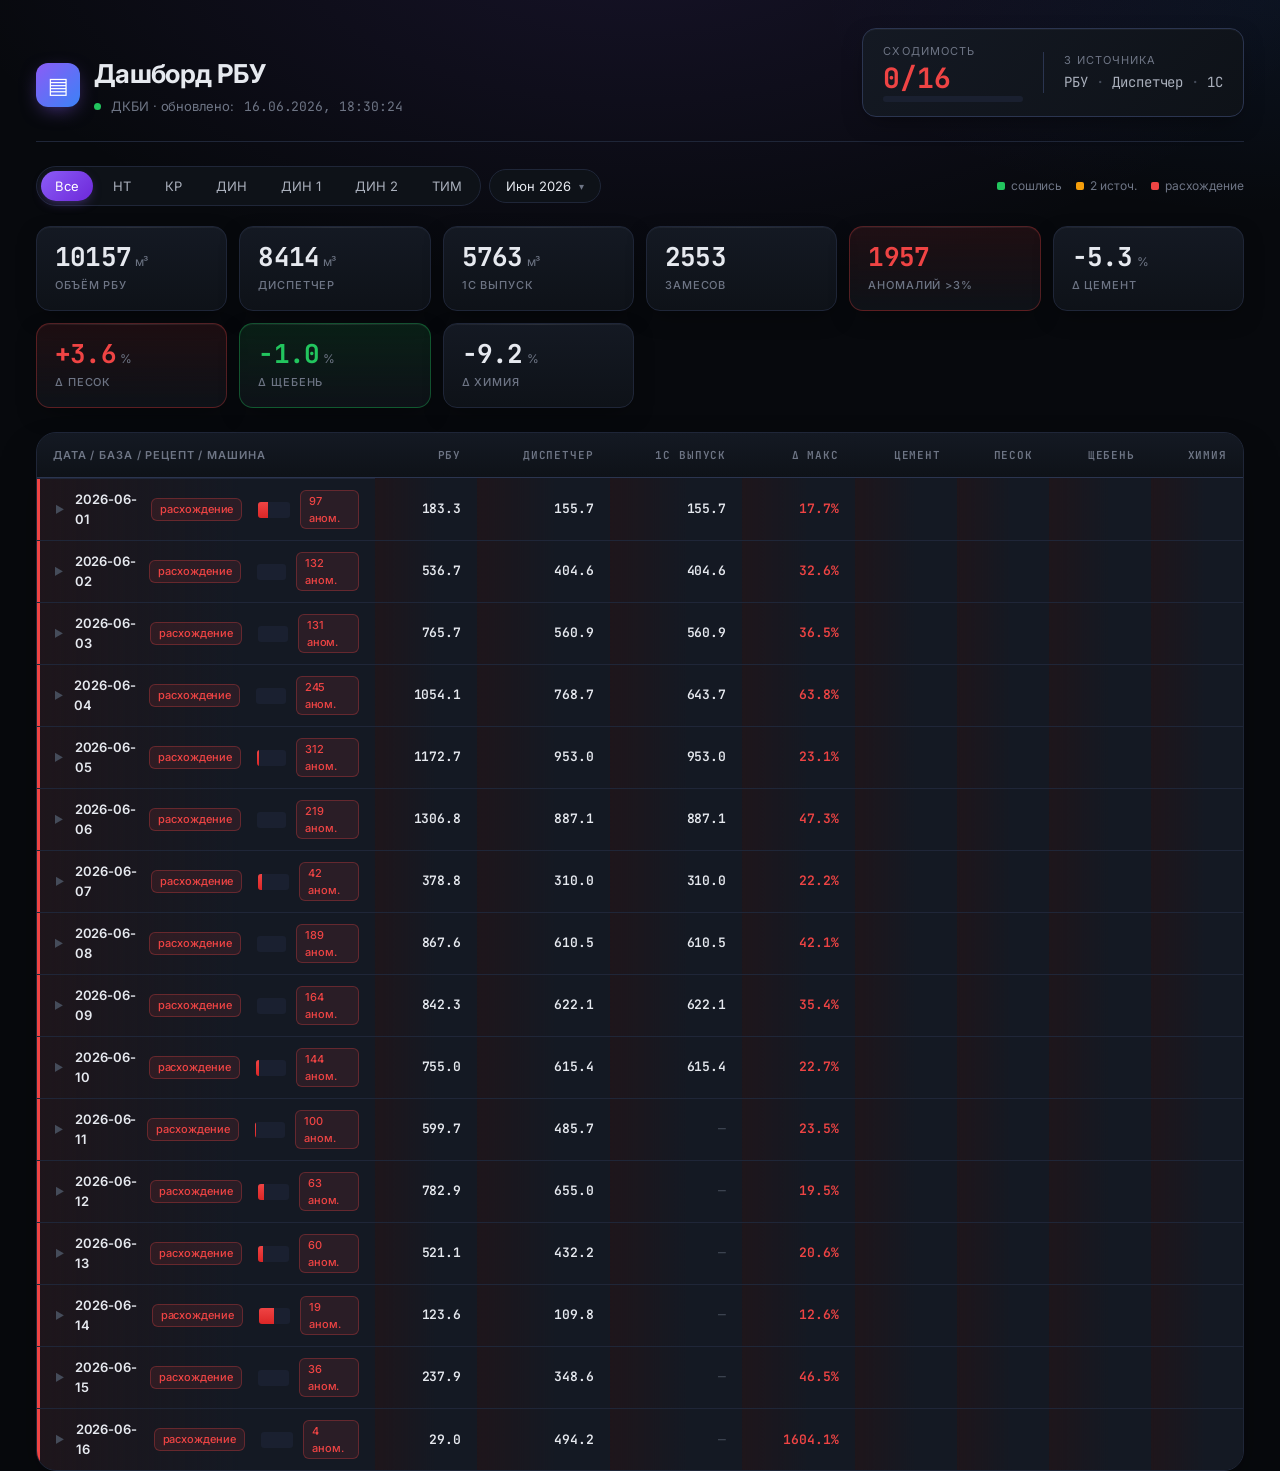
==== index.html @ bde87385 "Dashboard v3: hero KPI, mini conv bars, premium typography" ====
<!DOCTYPE html>
<html lang="ru">
<head>
<meta charset="utf-8">
<meta name="viewport" content="width=device-width, initial-scale=1">
<title>Дашборд РБУ — ДКБИ</title>
<link rel="preconnect" href="https://fonts.googleapis.com">
<link rel="preconnect" href="https://fonts.gstatic.com" crossorigin>
<link href="https://fonts.googleapis.com/css2?family=Inter:wght@400;500;600;700;800&family=JetBrains+Mono:wght@400;500;600&display=swap" rel="stylesheet">
<style>
:root {
  --bg-0: #07090d;
  --bg-1: #0e1218;
  --bg-2: #141923;
  --bg-3: #1a2030;
  --bg-4: #232a3d;
  --line: #1f2638;
  --line-strong: #2b3550;
  --txt: #e6e9ef;
  --txt-2: #aab0bc;
  --txt-3: #6e7585;
  --txt-4: #454c5a;
  --accent: #8b5cf6;
  --accent-2: #3b82f6;
  --green: #22c55e;
  --green-glow: rgba(34, 197, 94, 0.12);
  --green-edge: rgba(34, 197, 94, 0.35);
  --pink: #ef4444;
  --pink-glow: rgba(239, 68, 68, 0.10);
  --pink-edge: rgba(239, 68, 68, 0.30);
  --amber: #f59e0b;
  --amber-glow: rgba(245, 158, 11, 0.10);
  --amber-edge: rgba(245, 158, 11, 0.30);
  --r-sm: 6px;
  --r-md: 10px;
  --r-lg: 14px;
  --r-xl: 20px;
  --shadow-1: 0 1px 0 rgba(255,255,255,0.04) inset, 0 8px 24px -8px rgba(0,0,0,0.5);
  --shadow-2: 0 2px 0 rgba(255,255,255,0.05) inset, 0 24px 48px -16px rgba(0,0,0,0.6);
}

* { box-sizing: border-box; margin: 0; padding: 0; }
html, body { height: 100%; }
body {
  font-family: 'Inter', -apple-system, BlinkMacSystemFont, system-ui, sans-serif;
  background:
    radial-gradient(ellipse 80% 60% at 50% -10%, rgba(139, 92, 246, 0.12) 0%, transparent 70%),
    radial-gradient(ellipse 60% 40% at 100% 0%, rgba(59, 130, 246, 0.08) 0%, transparent 60%),
    var(--bg-0);
  background-attachment: fixed;
  color: var(--txt);
  font-size: 13.5px;
  line-height: 1.5;
  -webkit-font-smoothing: antialiased;
  letter-spacing: -0.005em;
  padding: 28px 36px 80px;
}
@media (max-width: 900px) { body { padding: 16px 14px 60px; } }

.num, .mono { font-family: 'JetBrains Mono', ui-monospace, SFMono-Regular, Menlo, monospace; font-variant-numeric: tabular-nums; }

/* ─── HERO ─────────────────────────────────────── */
.hero {
  display: grid; grid-template-columns: 1fr auto; gap: 24px; align-items: end;
  padding-bottom: 24px; margin-bottom: 24px;
  border-bottom: 1px solid var(--line);
}
.hero-title { display: flex; align-items: center; gap: 14px; }
.hero-logo {
  width: 44px; height: 44px; border-radius: 12px;
  background: linear-gradient(135deg, #8b5cf6, #3b82f6);
  display: flex; align-items: center; justify-content: center;
  font-size: 22px; font-weight: 700; color: #fff;
  box-shadow: 0 6px 20px -6px rgba(139, 92, 246, 0.6);
}
h1 {
  font-family: 'Inter', sans-serif;
  font-size: 26px; font-weight: 700; letter-spacing: -0.025em;
  color: var(--txt);
}
.hero-sub { color: var(--txt-3); font-size: 13px; margin-top: 4px; display: flex; gap: 10px; align-items: center; }
.live-dot { display: inline-block; width: 7px; height: 7px; border-radius: 50%; background: var(--green); box-shadow: 0 0 0 0 rgba(34,197,94,0.6); animation: pulse 2.5s infinite; }
@keyframes pulse { 0%,100%{box-shadow: 0 0 0 0 rgba(34,197,94,0.5);} 50%{box-shadow: 0 0 0 8px rgba(34,197,94,0);} }

/* Hero convergence card (big number) */
.hero-conv {
  display: flex; gap: 20px; align-items: center;
  padding: 14px 20px; border-radius: var(--r-lg);
  background: linear-gradient(135deg, var(--bg-2) 0%, var(--bg-1) 100%);
  border: 1px solid var(--line-strong);
  box-shadow: var(--shadow-1);
}
.hero-conv-num { font-family: 'JetBrains Mono', monospace; font-size: 28px; font-weight: 700; color: var(--green); line-height: 1; }
.hero-conv-num.warn { color: var(--amber); }
.hero-conv-num.bad { color: var(--pink); }
.hero-conv-label { color: var(--txt-3); font-size: 11px; text-transform: uppercase; letter-spacing: 0.1em; margin-bottom: 4px; }
.hero-conv-bar { width: 140px; height: 6px; background: var(--bg-3); border-radius: 999px; overflow: hidden; margin-top: 4px; }
.hero-conv-bar-fill { height: 100%; border-radius: 999px; background: linear-gradient(90deg, var(--green) 0%, #16a34a 100%); transition: width 0.6s cubic-bezier(.4,0,.2,1); }

/* ─── FILTERS ─────────────────────────────────────── */
.filters {
  display: flex; gap: 8px; flex-wrap: wrap; align-items: center; margin-bottom: 20px;
}
.chip-group { display: flex; gap: 6px; padding: 4px; border: 1px solid var(--line); border-radius: 999px; background: var(--bg-1); }
.chip {
  padding: 7px 14px; border-radius: 999px; cursor: pointer; font-size: 13px; color: var(--txt-2);
  transition: all 0.15s; user-select: none; border: none; background: transparent; font-family: inherit;
}
.chip:hover { color: var(--txt); background: var(--bg-3); }
.chip.active { background: linear-gradient(135deg, #8b5cf6, #6d28d9); color: #fff; box-shadow: 0 4px 12px -4px rgba(139, 92, 246, 0.5); }

.month-picker { position: relative; }
.month-btn {
  padding: 8px 16px; border: 1px solid var(--line); background: var(--bg-1); color: var(--txt);
  border-radius: 999px; cursor: pointer; font-size: 13px; font-family: inherit;
  display: inline-flex; align-items: center; gap: 8px; transition: all 0.15s;
}
.month-btn:hover { border-color: var(--line-strong); background: var(--bg-2); }
.month-btn::after { content: '▾'; font-size: 10px; color: var(--txt-3); }
.month-dropdown {
  display: none; position: absolute; top: calc(100% + 8px); left: 0; z-index: 20;
  background: var(--bg-2); border: 1px solid var(--line-strong); border-radius: var(--r-md);
  padding: 6px; min-width: 220px; max-height: 320px; overflow-y: auto;
  box-shadow: 0 20px 40px -10px rgba(0,0,0,0.6); backdrop-filter: blur(20px);
}
.month-dropdown.open { display: block; animation: dropdownIn 0.15s ease-out; }
@keyframes dropdownIn { from { opacity: 0; transform: translateY(-4px); } to { opacity: 1; transform: translateY(0); } }
.month-item { display: flex; align-items: center; padding: 8px 12px; cursor: pointer; gap: 10px; font-size: 13.5px; border-radius: 6px; }
.month-item:hover { background: var(--bg-3); }
.month-item input { accent-color: var(--accent); cursor: pointer; width: 14px; height: 14px; }
.month-item.all { border-bottom: 1px solid var(--line); font-weight: 600; margin-bottom: 4px; padding-bottom: 10px; }

.legend { display: flex; gap: 14px; margin-left: auto; align-items: center; font-size: 12px; color: var(--txt-3); }
.legend-item { display: flex; gap: 6px; align-items: center; }
.legend-dot { width: 8px; height: 8px; border-radius: 2px; }

/* ─── STATS GRID ─────────────────────────────────────── */
.stats { display: grid; grid-template-columns: repeat(auto-fit, minmax(170px, 1fr)); gap: 12px; margin-bottom: 24px; }
.stat {
  position: relative; overflow: hidden;
  background: linear-gradient(180deg, var(--bg-2) 0%, var(--bg-1) 100%);
  border: 1px solid var(--line);
  border-radius: var(--r-lg);
  padding: 16px 18px;
  transition: all 0.2s ease;
  box-shadow: var(--shadow-1);
}
.stat:hover { transform: translateY(-2px); border-color: var(--line-strong); box-shadow: 0 8px 24px -8px rgba(0,0,0,0.5); }
.stat::before {
  content: ''; position: absolute; top: 0; left: 0; right: 0; height: 1px;
  background: linear-gradient(90deg, transparent, rgba(255,255,255,0.06), transparent);
}
.stat .n { font-family: 'JetBrains Mono', monospace; font-size: 26px; font-weight: 700; letter-spacing: -0.03em; color: var(--txt); line-height: 1.1; }
.stat .l { color: var(--txt-3); font-size: 11px; margin-top: 6px; text-transform: uppercase; letter-spacing: 0.08em; font-weight: 500; }
.stat .u { font-size: 12px; color: var(--txt-3); font-family: 'Inter', sans-serif; font-weight: 400; margin-left: 4px; }
.stat.green { border-color: var(--green-edge); background: linear-gradient(180deg, var(--green-glow) 0%, var(--bg-1) 100%); }
.stat.green .n { color: var(--green); }
.stat.red { border-color: var(--pink-edge); background: linear-gradient(180deg, var(--pink-glow) 0%, var(--bg-1) 100%); }
.stat.red .n { color: var(--pink); }
.stat.amber { border-color: var(--amber-edge); background: linear-gradient(180deg, var(--amber-glow) 0%, var(--bg-1) 100%); }
.stat.amber .n { color: var(--amber); }

.stat-trend { display: flex; align-items: baseline; gap: 8px; margin-top: 4px; }
.stat-trend .delta { font-size: 11px; font-family: 'JetBrains Mono', monospace; color: var(--txt-3); }

/* ─── TABLE ─────────────────────────────────────── */
.table-wrap {
  background: var(--bg-1); border: 1px solid var(--line); border-radius: var(--r-xl);
  overflow: hidden; box-shadow: var(--shadow-2);
}
table { width: 100%; border-collapse: collapse; font-size: 13px; }
thead th {
  background: linear-gradient(180deg, var(--bg-2) 0%, var(--bg-1) 100%);
  color: var(--txt-3); text-align: left; padding: 14px 16px;
  position: sticky; top: 0; z-index: 3; font-weight: 600; font-size: 11px;
  text-transform: uppercase; letter-spacing: 0.08em;
  border-bottom: 1px solid var(--line-strong);
}
thead th.num { text-align: right; }
td { padding: 11px 16px; border-top: 1px solid var(--line); }
td.num { text-align: right; font-family: 'JetBrains Mono', monospace; font-variant-numeric: tabular-nums; }

/* Row hierarchy */
.day-row { cursor: pointer; font-weight: 600; transition: background 0.12s; position: relative; }
.day-row td { background: var(--bg-2); }
.day-row:hover td { background: var(--bg-3); }
.day-row td:first-child { display: flex; align-items: center; gap: 10px; }

/* Convergence states */
.day-row.conv-ok td { background: linear-gradient(90deg, rgba(34,197,94,0.07) 0%, var(--bg-2) 60%); }
.day-row.conv-ok td:first-child { box-shadow: inset 3px 0 0 var(--green); }
.day-row.conv-ok:hover td { background: linear-gradient(90deg, rgba(34,197,94,0.10) 0%, var(--bg-3) 60%); }
.day-row.conv-partial td { background: linear-gradient(90deg, rgba(245,158,11,0.06) 0%, var(--bg-2) 60%); }
.day-row.conv-partial td:first-child { box-shadow: inset 3px 0 0 var(--amber); }
.day-row.conv-partial:hover td { background: linear-gradient(90deg, rgba(245,158,11,0.10) 0%, var(--bg-3) 60%); }
.day-row.conv-bad td { background: linear-gradient(90deg, rgba(239,68,68,0.07) 0%, var(--bg-2) 60%); }
.day-row.conv-bad td:first-child { box-shadow: inset 3px 0 0 var(--pink); }
.day-row.conv-bad:hover td { background: linear-gradient(90deg, rgba(239,68,68,0.10) 0%, var(--bg-3) 60%); }
.day-row.conv-empty td { opacity: 0.4; }
.day-row.conv-empty td:first-child { box-shadow: inset 3px 0 0 var(--txt-4); }

.base-row td { background: var(--bg-1); font-weight: 500; }
.base-row:hover td { background: var(--bg-2); }
.base-row.conv-ok td:first-child { box-shadow: inset 3px 0 0 rgba(34,197,94,0.7); }
.base-row.conv-partial td:first-child { box-shadow: inset 3px 0 0 rgba(245,158,11,0.7); }
.base-row.conv-bad td:first-child { box-shadow: inset 3px 0 0 rgba(239,68,68,0.7); }

.recipe-row td { background: var(--bg-0); color: var(--txt-2); }
.recipe-row:hover td { background: var(--bg-1); }
.batch-row td { background: var(--bg-0); color: var(--txt-3); font-size: 12px; }

/* Toggle, badges, helpers */
.toggle { display: inline-block; width: 14px; color: var(--txt-4); font-size: 10px; text-align: center; transition: transform 0.15s; }
.toggle.open { transform: rotate(90deg); color: var(--txt-2); }
.badge {
  display: inline-flex; align-items: center; gap: 4px;
  border-radius: 6px; padding: 2px 8px; font-size: 11px;
  font-weight: 500; font-family: 'Inter', sans-serif;
  border: 1px solid;
}
.badge.ok { background: var(--green-glow); color: var(--green); border-color: var(--green-edge); }
.badge.info { background: rgba(59,130,246,0.10); color: var(--accent-2); border-color: rgba(59,130,246,0.3); }
.badge.warn { background: var(--pink-glow); color: var(--pink); border-color: var(--pink-edge); }
.badge.amber { background: var(--amber-glow); color: var(--amber); border-color: var(--amber-edge); }
.badge.empty { background: var(--bg-3); color: var(--txt-3); border-color: var(--line); }

.red { color: var(--pink); font-weight: 600; }
.blue { color: var(--accent-2); }
.green { color: var(--green); font-weight: 500; }
.dim { color: var(--txt-4); font-weight: 400; }
.hidden { display: none; }
.indent1 { padding-left: 36px !important; }
.indent2 { padding-left: 62px !important; }
.indent3 { padding-left: 90px !important; }

/* Convergence mini-bar */
.conv-bar {
  display: inline-block; width: 36px; height: 16px; vertical-align: middle;
  margin-left: 6px; border-radius: 3px; overflow: hidden;
  background: var(--bg-3); position: relative;
}
.conv-bar-fill {
  position: absolute; bottom: 0; left: 0; right: 0; height: 100%;
  background: linear-gradient(180deg, var(--green) 0%, #16a34a 100%);
  transition: width 0.3s;
}
.conv-bar.partial .conv-bar-fill { background: linear-gradient(180deg, var(--amber) 0%, #d97706 100%); }
.conv-bar.bad .conv-bar-fill { background: linear-gradient(180deg, var(--pink) 0%, #dc2626 100%); }

/* Sparkline */
.spark { display: inline-block; vertical-align: middle; margin-right: 8px; }

/* Smooth row entry */
tbody tr { animation: fadeIn 0.2s ease-out backwards; }
@keyframes fadeIn { from { opacity: 0; transform: translateY(-2px); } to { opacity: 1; transform: translateY(0); } }

/* Scrollbar */
::-webkit-scrollbar { width: 10px; height: 10px; }
::-webkit-scrollbar-track { background: var(--bg-1); }
::-webkit-scrollbar-thumb { background: var(--bg-4); border-radius: 5px; border: 2px solid var(--bg-1); }
::-webkit-scrollbar-thumb:hover { background: var(--line-strong); }
</style>
</head>
<body>

<div class="hero">
  <div>
    <div class="hero-title">
      <div class="hero-logo">▤</div>
      <div>
        <h1>Дашборд РБУ</h1>
        <div class="hero-sub"><span class="live-dot"></span>ДКБИ · обновлено: <span id="updated" class="mono">—</span></div>
      </div>
    </div>
  </div>
  <div class="hero-conv">
    <div>
      <div class="hero-conv-label">Сходимость</div>
      <div class="hero-conv-num" id="hero-conv-num">—</div>
      <div class="hero-conv-bar"><div class="hero-conv-bar-fill" id="hero-conv-bar" style="width:0"></div></div>
    </div>
    <div style="border-left:1px solid var(--line-strong); padding-left:20px;">
      <div class="hero-conv-label">3 источника</div>
      <div class="mono" style="font-size:14px; color:var(--txt-2)">РБУ <span style="color:var(--txt-4)">·</span> Диспетчер <span style="color:var(--txt-4)">·</span> 1С</div>
    </div>
  </div>
</div>

<div class="filters">
  <div class="chip-group" id="baseChips"></div>
  <div class="month-picker">
    <button class="month-btn" id="monthBtn" onclick="toggleMonthDropdown()">Месяц</button>
    <div class="month-dropdown" id="monthDropdown"></div>
  </div>
  <div class="legend">
    <span class="legend-item"><span class="legend-dot" style="background:var(--green)"></span>сошлись</span>
    <span class="legend-item"><span class="legend-dot" style="background:var(--amber)"></span>2 источ.</span>
    <span class="legend-item"><span class="legend-dot" style="background:var(--pink)"></span>расхождение</span>
  </div>
</div>

<div class="stats" id="stats"></div>

<div class="table-wrap">
<table>
  <thead>
    <tr>
      <th style="width:28%">Дата / База / Рецепт / Машина</th>
      <th class="num">РБУ</th>
      <th class="num">Диспетчер</th>
      <th class="num">1С Выпуск</th>
      <th class="num">Δ макс</th>
      <th class="num">Цемент</th>
      <th class="num">Песок</th>
      <th class="num">Щебень</th>
      <th class="num">Химия</th>
    </tr>
  </thead>
  <tbody id="tbody"></tbody>
</table>
</div>

<script>
let DATA = null;
let SELECTED_BASE = 'all';
const CONV_PCT = 5, CONV_ABS = 3;

async function init() {
  const res = await fetch('data.json?v=' + Date.now());
  DATA = await res.json();
  document.getElementById('updated').textContent = new Date(DATA.updated).toLocaleString('ru-RU');

  // Base chips
  const chips = document.getElementById('baseChips');
  ['all', ...DATA.bases].forEach(b => {
    const btn = document.createElement('button');
    btn.className = 'chip' + (b === 'all' ? ' active' : '');
    btn.textContent = b === 'all' ? 'Все' : b;
    btn.onclick = () => {
      SELECTED_BASE = b;
      document.querySelectorAll('.chip').forEach(c => c.classList.remove('active'));
      btn.classList.add('active');
      render();
    };
    chips.appendChild(btn);
  });

  // Months
  const md = document.getElementById('monthDropdown');
  const names = ['','Январь','Февраль','Март','Апрель','Май','Июнь','Июль','Август','Сентябрь','Октябрь','Ноябрь','Декабрь'];
  const allItem = document.createElement('label');
  allItem.className = 'month-item all';
  allItem.innerHTML = '<input type="checkbox" id="monthAll" onchange="toggleAllMonths(this)"> Все месяцы';
  md.appendChild(allItem);
  DATA.months.slice().reverse().forEach(m => {
    const [y, mo] = m.split('-');
    const item = document.createElement('label');
    item.className = 'month-item';
    item.innerHTML = '<input type="checkbox" class="monthCb" value="' + m + '" onchange="onMonthChange()"> ' + names[parseInt(mo)] + ' ' + y;
    md.appendChild(item);
  });
  const cbs = document.querySelectorAll('.monthCb');
  if (cbs.length > 0) cbs[0].checked = true;
  updateMonthBtnText();
  document.addEventListener('click', e => {
    if (!e.target.closest('.month-picker')) document.getElementById('monthDropdown').classList.remove('open');
  });
  render();
}

function convergence(rbu, disp, onec) {
  const present = [rbu, disp, onec].filter(v => v != null && v > 0);
  if (present.length === 0) return 'empty';
  if (present.length === 1) return 'bad';
  const mn = Math.min(...present), mx = Math.max(...present);
  const tol = Math.max(CONV_ABS, mn * CONV_PCT / 100);
  if (mx - mn <= tol) return present.length === 3 ? 'ok' : 'partial';
  return 'bad';
}
function maxSpreadPct(rbu, disp, onec) {
  const v = [rbu, disp, onec].filter(x => x != null && x > 0);
  if (v.length < 2) return null;
  const mn = Math.min(...v), mx = Math.max(...v);
  return ((mx - mn) / mn * 100);
}
function devClass(pct) { if (Math.abs(pct) > 3) return pct > 0 ? 'red' : 'blue'; return 'green'; }
function devStr(pct) {
  if (pct === null || pct === undefined || isNaN(pct)) return '<span class="dim">—</span>';
  const s = pct > 0 ? '+' + pct.toFixed(1) + '%' : pct.toFixed(1) + '%';
  return '<span class="' + devClass(pct) + '">' + s + '</span>';
}
function fmt(v) { return v > 0 ? '<span>' + v.toFixed(1) + '</span>' : '<span class="dim">—</span>'; }

function getSelectedMonths() {
  const allCb = document.getElementById('monthAll');
  if (allCb && allCb.checked) return DATA.months;
  const checked = [...document.querySelectorAll('.monthCb:checked')].map(c => c.value);
  return checked.length > 0 ? checked : DATA.months;
}
function toggleMonthDropdown() { document.getElementById('monthDropdown').classList.toggle('open'); }
function toggleAllMonths(cb) { document.querySelectorAll('.monthCb').forEach(c => c.checked = cb.checked); updateMonthBtnText(); render(); }
function onMonthChange() {
  const allCb = document.getElementById('monthAll');
  const cbs = document.querySelectorAll('.monthCb');
  allCb.checked = [...cbs].every(c => c.checked);
  updateMonthBtnText(); render();
}
function updateMonthBtnText() {
  const names = ['','Янв','Фев','Мар','Апр','Май','Июн','Июл','Авг','Сен','Окт','Ноя','Дек'];
  const selected = getSelectedMonths();
  const btn = document.getElementById('monthBtn');
  let label = '';
  if (selected.length === DATA.months.length) label = 'Все месяцы';
  else if (selected.length <= 2) label = selected.map(m => { const [y,mo] = m.split('-'); return names[parseInt(mo)] + ' ' + y; }).join(', ');
  else label = selected.length + ' мес.';
  btn.firstChild.textContent = label;
}

// Sparkline for daily convergence trend
function sparkline(values, w=44, h=14) {
  if (!values.length) return '';
  const max = Math.max(...values, 1);
  const step = w / Math.max(values.length - 1, 1);
  const pts = values.map((v, i) => `${(i*step).toFixed(1)},${(h - (v/max)*h).toFixed(1)}`).join(' ');
  return `<svg class="spark" width="${w}" height="${h}" viewBox="0 0 ${w} ${h}">
    <polyline points="${pts}" fill="none" stroke="rgba(139,92,246,0.7)" stroke-width="1.3"/>
  </svg>`;
}

// Mini convergence bar (visualize spread%)
function convBar(spreadPct, conv) {
  if (spreadPct === null) return '';
  const cls = conv;  // 'ok' | 'partial' | 'bad'
  const fillPct = Math.max(0, Math.min(100, 100 - spreadPct * 4));  // 0% spread = full bar
  return `<span class="conv-bar ${cls}"><span class="conv-bar-fill" style="width:${fillPct}%"></span></span>`;
}

function render() {
  const selectedMonths = getSelectedMonths();
  const tbody = document.getElementById('tbody');
  tbody.innerHTML = '';

  let totalVol = 0, totalDispVol = 0, totalOnecVol = 0, totalBatches = 0, totalAnomalies = 0;
  let totalFactCem = 0, totalNormCem = 0, totalFactSand = 0, totalNormSand = 0;
  let totalFactGrav = 0, totalNormGrav = 0, totalFactChem = 0, totalNormChem = 0;
  let daysOk = 0, daysPartial = 0, daysBad = 0, daysEmpty = 0;

  const days = Object.entries(DATA.days)
    .filter(([d]) => selectedMonths.some(m => d.startsWith(m)))
    .sort((a, b) => a[0].localeCompare(b[0]));

  days.forEach(([date, bases]) => {
    const basesToShow = SELECTED_BASE === 'all' ? DATA.bases : [SELECTED_BASE];
    let dayVol = 0, dayDispVol = 0, dayOnecVol = 0, dayBatches = 0, dayAnomalies = 0;
    const dayId = 'day-' + date;
    const dayBases = [];

    basesToShow.forEach(b => {
      const bd = bases[b];
      if (!bd) return;
      const bVol = bd.totalVolume || 0;
      const bDispVol = bd.dispatcherVolume || 0;
      const bOnecVol = bd.shipmentVolume || 0;
      let bBatches = 0, bAnomalies = 0;
      const recs = [];
      Object.entries(bd.recipes || {}).forEach(([rName, rd]) => {
        const batches = rd.batches || [];
        bBatches += batches.length;
        batches.forEach(bt => {
          if (Math.abs(bt.devCement||0) > 3 || Math.abs(bt.devSand||0) > 3 ||
              Math.abs(bt.devGravel||0) > 3 || Math.abs(bt.devChem||0) > 3) bAnomalies++;
        });
        recs.push({ name: rName, data: rd, batches });
      });
      dayVol += bVol; dayDispVol += bDispVol; dayOnecVol += bOnecVol;
      dayBatches += bBatches; dayAnomalies += bAnomalies;
      if (recs.length > 0 || bVol > 0 || bDispVol > 0 || bOnecVol > 0) {
        dayBases.push({ base: b, vol: bVol, dispVol: bDispVol, onecVol: bOnecVol,
                        batches: bBatches, anomalies: bAnomalies, recipes: recs });
      }
    });

    totalVol += dayVol; totalDispVol += dayDispVol; totalOnecVol += dayOnecVol;
    totalBatches += dayBatches; totalAnomalies += dayAnomalies;

    const conv = convergence(dayVol, dayDispVol, dayOnecVol);
    if (conv === 'ok') daysOk++;
    else if (conv === 'partial') daysPartial++;
    else if (conv === 'bad') daysBad++;
    else daysEmpty++;

    if (dayBases.length === 0 && conv === 'empty') return;

    const spread = maxSpreadPct(dayVol, dayDispVol, dayOnecVol);
    const badge = conv === 'ok' ? '<span class="badge ok">✓ сошлось</span>' :
                  conv === 'partial' ? '<span class="badge amber">~ 2 источ.</span>' :
                  conv === 'bad' ? '<span class="badge warn">расхождение</span>' :
                  '<span class="badge empty">нет данных</span>';
    const cBar = convBar(spread, conv);

    const dayRow = document.createElement('tr');
    dayRow.className = 'day-row conv-' + conv;
    dayRow.innerHTML =
      '<td><span class="toggle" id="t-'+dayId+'">▶</span>' +
        '<span>' + date + '</span>' +
        badge + cBar +
        (dayAnomalies > 0 ? '<span class="badge warn">' + dayAnomalies + ' аном.</span>' : '') +
      '</td>' +
      '<td class="num">' + fmt(dayVol) + '</td>' +
      '<td class="num">' + fmt(dayDispVol) + '</td>' +
      '<td class="num">' + fmt(dayOnecVol) + '</td>' +
      '<td class="num ' + (spread != null && spread > CONV_PCT ? 'red' : 'green') + '">' +
        (spread != null ? spread.toFixed(1) + '%' : '<span class="dim">—</span>') + '</td>' +
      '<td></td><td></td><td></td><td></td>';
    dayRow.onclick = () => toggle(dayId);
    tbody.appendChild(dayRow);

    dayBases.forEach((db, bi) => {
      const bid = dayId + '-b' + bi;
      const bConv = convergence(db.vol, db.dispVol, db.onecVol);
      const bSpread = maxSpreadPct(db.vol, db.dispVol, db.onecVol);

      const baseRow = document.createElement('tr');
      baseRow.className = 'base-row conv-' + bConv + ' hidden';
      baseRow.dataset.parent = dayId;
      baseRow.innerHTML =
        '<td class="indent1"><span class="toggle" id="t-'+bid+'">▶</span><b>' + db.base + '</b>' +
        ' <span class="dim">· ' + db.batches + ' зам.</span>' +
        (db.anomalies > 0 ? '<span class="badge warn">' + db.anomalies + '</span>' : '') +
        '</td>' +
        '<td class="num">' + fmt(db.vol) + '</td>' +
        '<td class="num">' + fmt(db.dispVol) + '</td>' +
        '<td class="num">' + fmt(db.onecVol) + '</td>' +
        '<td class="num ' + (bSpread != null && bSpread > CONV_PCT ? 'red' : 'green') + '">' +
          (bSpread != null ? bSpread.toFixed(1) + '%' : '<span class="dim">—</span>') + '</td>' +
        '<td></td><td></td><td></td><td></td>';
      baseRow.onclick = e => { e.stopPropagation(); toggle(bid); };
      tbody.appendChild(baseRow);

      db.recipes.forEach((rec, ri) => {
        const rid = bid + '-r' + ri;
        const rd = rec.data;
        const rVol = rd.totalVolume || 0;
        const rDispVol = rd.dispatcherVolume || 0;
        const rOnecVol = rd.shipmentVolume || 0;
        const norm = DATA.recipes[rec.name];

        let rDevCem = '', rDevSand = '', rDevGrav = '', rDevChem = '';
        if (norm && rVol > 0) {
          const nc = norm.cement * rVol, ns = norm.sand * rVol, ng = norm.gravel * rVol, nch = norm.chem * rVol;
          if (nc > 0) { rDevCem = devStr((rd.factCement - nc) / nc * 100); totalFactCem += rd.factCement; totalNormCem += nc; }
          if (ns > 0) { rDevSand = devStr((rd.factSand - ns) / ns * 100); totalFactSand += rd.factSand; totalNormSand += ns; }
          if (ng > 0) { rDevGrav = devStr((rd.factGravel - ng) / ng * 100); totalFactGrav += rd.factGravel; totalNormGrav += ng; }
          if (nch > 0) { rDevChem = devStr((rd.factChem - nch) / nch * 100); totalFactChem += rd.factChem; totalNormChem += nch; }
        }
        const rSpread = maxSpreadPct(rVol, rDispVol, rOnecVol);

        const recRow = document.createElement('tr');
        recRow.className = 'recipe-row hidden';
        recRow.dataset.parent = bid;
        recRow.innerHTML =
          '<td class="indent2"><span class="toggle" id="t-'+rid+'">▶</span>' + rec.name +
          ' <span class="dim">· ' + rec.batches.length + '</span></td>' +
          '<td class="num">' + fmt(rVol) + '</td>' +
          '<td class="num">' + fmt(rDispVol) + '</td>' +
          '<td class="num">' + fmt(rOnecVol) + '</td>' +
          '<td class="num ' + (rSpread != null && rSpread > CONV_PCT ? 'red' : '') + '">' +
            (rSpread != null ? rSpread.toFixed(1) + '%' : '') + '</td>' +
          '<td class="num">' + (rDevCem || '<span class="dim">—</span>') + '</td>' +
          '<td class="num">' + (rDevSand || '<span class="dim">—</span>') + '</td>' +
          '<td class="num">' + (rDevGrav || '<span class="dim">—</span>') + '</td>' +
          '<td class="num">' + (rDevChem || '<span class="dim">—</span>') + '</td>';
        recRow.onclick = e => { e.stopPropagation(); toggle(rid); };
        tbody.appendChild(recRow);

        rec.batches.forEach(bt => {
          const bRow = document.createElement('tr');
          bRow.className = 'batch-row hidden';
          bRow.dataset.parent = rid;
          bRow.innerHTML =
            '<td class="indent3"><span style="opacity:0.6">🚛</span> ' + bt.truck + '</td>' +
            '<td class="num">' + bt.volume + '</td>' +
            '<td class="num"><span class="dim">—</span></td>' +
            '<td class="num"><span class="dim">—</span></td>' +
            '<td></td>' +
            '<td class="num">' + devStr(bt.devCement) + '</td>' +
            '<td class="num">' + devStr(bt.devSand) + '</td>' +
            '<td class="num">' + devStr(bt.devGravel) + '</td>' +
            '<td class="num">' + devStr(bt.devChem) + '</td>';
          tbody.appendChild(bRow);
        });
      });
    });
  });

  // Hero convergence
  const totalActive = daysOk + daysPartial + daysBad;
  const convPctValue = totalActive > 0 ? (daysOk / totalActive * 100) : 0;
  const hcn = document.getElementById('hero-conv-num');
  const hcb = document.getElementById('hero-conv-bar');
  hcn.textContent = daysOk + '/' + totalActive;
  hcn.className = 'hero-conv-num ' + (convPctValue >= 80 ? '' : convPctValue >= 50 ? 'warn' : 'bad');
  hcb.style.width = convPctValue + '%';
  if (convPctValue < 80) hcb.style.background = convPctValue >= 50
    ? 'linear-gradient(90deg, var(--amber), #d97706)'
    : 'linear-gradient(90deg, var(--pink), #dc2626)';
  else hcb.style.background = 'linear-gradient(90deg, var(--green), #16a34a)';

  // Stats
  const devCemTotal  = totalNormCem  > 0 ? ((totalFactCem  - totalNormCem)  / totalNormCem  * 100) : null;
  const devSandTotal = totalNormSand > 0 ? ((totalFactSand - totalNormSand) / totalNormSand * 100) : null;
  const devGravTotal = totalNormGrav > 0 ? ((totalFactGrav - totalNormGrav) / totalNormGrav * 100) : null;
  const devChemTotal = totalNormChem > 0 ? ((totalFactChem - totalNormChem) / totalNormChem * 100) : null;

  function statClass(val) { if (val === null) return ''; return Math.abs(val) > 3 ? (val > 0 ? 'red' : '') : 'green'; }
  function statBlock(val, label) {
    if (val === null) return '<div class="stat"><div class="n">—</div><div class="l">' + label + '</div></div>';
    const sign = val > 0 ? '+' : '';
    return '<div class="stat ' + statClass(val) + '"><div class="n">' + sign + val.toFixed(1) + '<span class="u">%</span></div><div class="l">' + label + '</div></div>';
  }

  document.getElementById('stats').innerHTML =
    '<div class="stat"><div class="n">' + totalVol.toFixed(0) + '<span class="u">м³</span></div><div class="l">Объём РБУ</div></div>' +
    '<div class="stat"><div class="n">' + totalDispVol.toFixed(0) + '<span class="u">м³</span></div><div class="l">Диспетчер</div></div>' +
    '<div class="stat"><div class="n">' + totalOnecVol.toFixed(0) + '<span class="u">м³</span></div><div class="l">1С Выпуск</div></div>' +
    '<div class="stat"><div class="n">' + totalBatches + '</div><div class="l">Замесов</div></div>' +
    '<div class="stat ' + (totalAnomalies > 0 ? 'red' : 'green') + '"><div class="n">' + totalAnomalies + '</div><div class="l">Аномалий >3%</div></div>' +
    statBlock(devCemTotal,  'Δ Цемент') +
    statBlock(devSandTotal, 'Δ Песок') +
    statBlock(devGravTotal, 'Δ Щебень') +
    statBlock(devChemTotal, 'Δ Химия');
}

function toggle(id) {
  const rows = document.querySelectorAll('[data-parent="' + id + '"]');
  const tog = document.getElementById('t-' + id);
  if (!tog) return;
  const show = !tog.classList.contains('open');
  tog.classList.toggle('open', show);
  tog.textContent = show ? '▶' : '▶';
  rows.forEach(r => {
    r.classList.toggle('hidden', !show);
    if (!show) collapseChildren(r);
  });
}
function collapseChildren(row) {
  const childToggle = row.querySelector('.toggle');
  if (!childToggle) return;
  const childId = childToggle.id?.replace('t-', '');
  if (!childId) return;
  childToggle.classList.remove('open');
  document.querySelectorAll('[data-parent="' + childId + '"]').forEach(cr => {
    cr.classList.add('hidden');
    collapseChildren(cr);
  });
}

init();
</script>
</body>
</html>
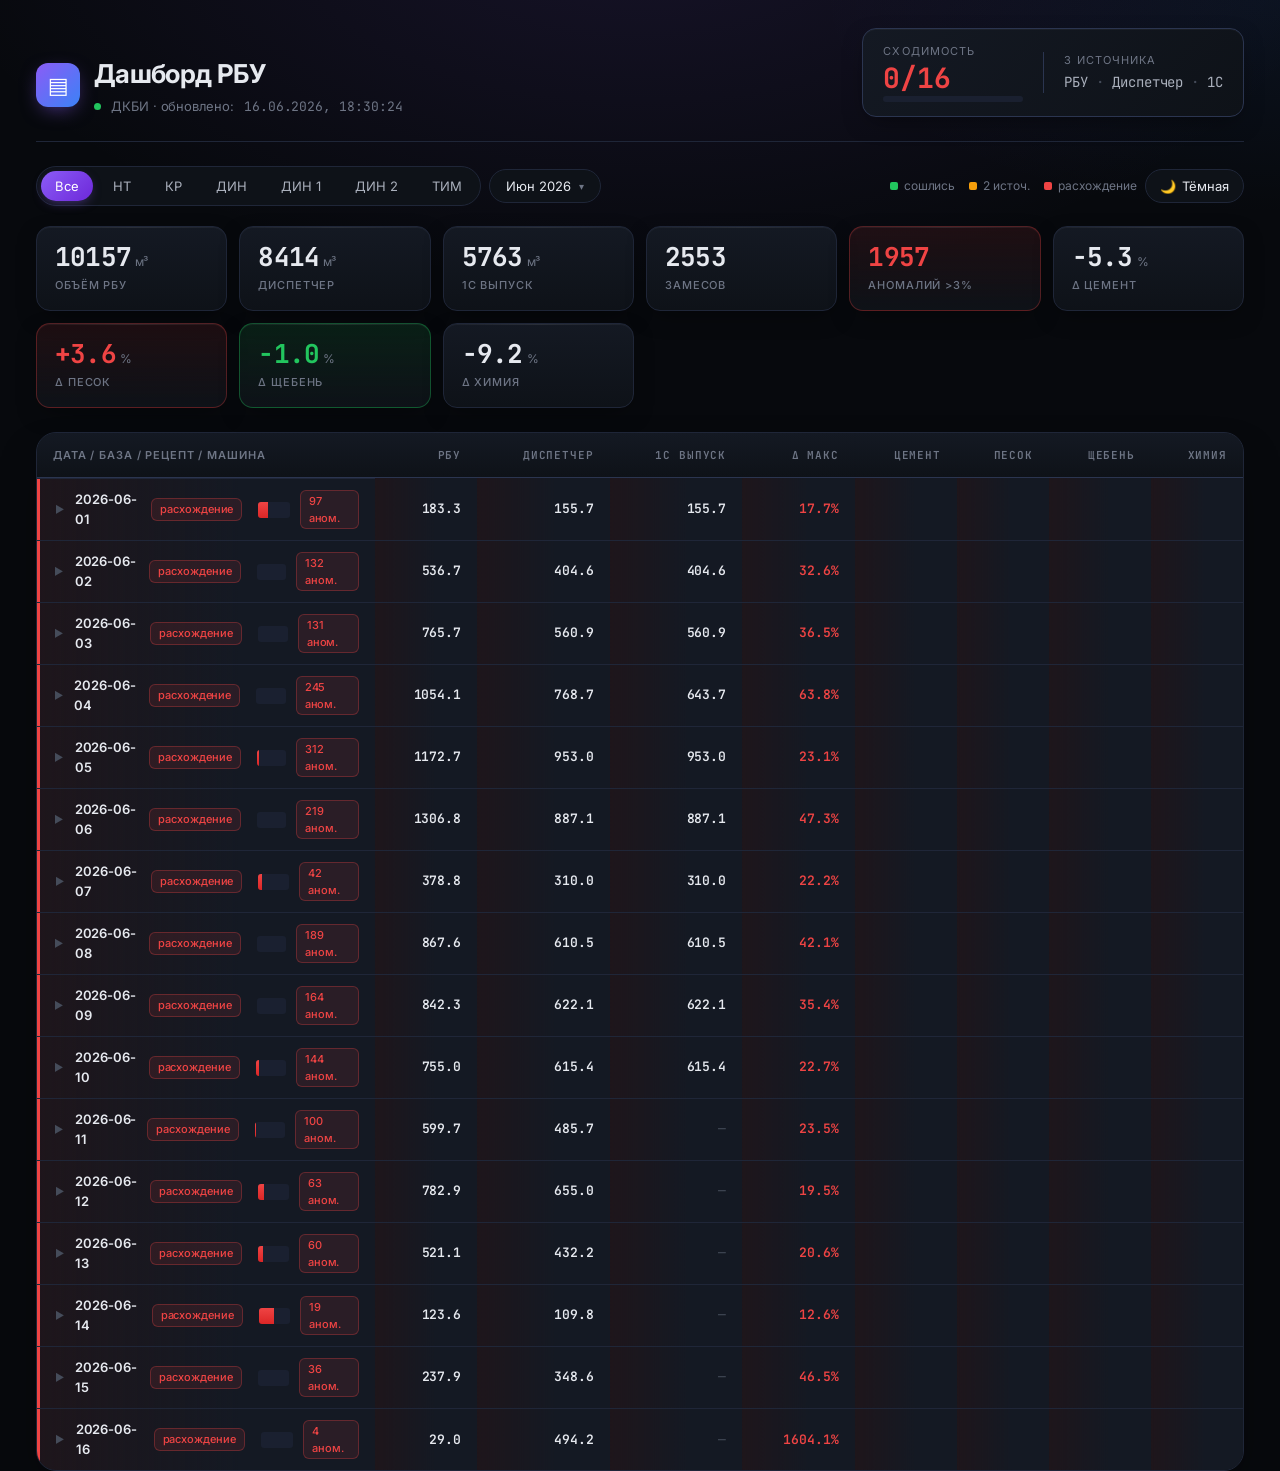
==== commit 08bb172c: "Dashboard: light theme toggle" ====
--- a/index.html
+++ b/index.html
@@ -8,7 +8,8 @@
 <link rel="preconnect" href="https://fonts.gstatic.com" crossorigin>
 <link href="https://fonts.googleapis.com/css2?family=Inter:wght@400;500;600;700;800&family=JetBrains+Mono:wght@400;500;600&display=swap" rel="stylesheet">
 <style>
-:root {
+/* DARK (default) */
+:root, [data-theme="dark"] {
   --bg-0: #07090d;
   --bg-1: #0e1218;
   --bg-2: #141923;
@@ -31,22 +32,46 @@
   --amber: #f59e0b;
   --amber-glow: rgba(245, 158, 11, 0.10);
   --amber-edge: rgba(245, 158, 11, 0.30);
-  --r-sm: 6px;
-  --r-md: 10px;
-  --r-lg: 14px;
-  --r-xl: 20px;
+  --hero-bg: radial-gradient(ellipse 80% 60% at 50% -10%, rgba(139, 92, 246, 0.12) 0%, transparent 70%), radial-gradient(ellipse 60% 40% at 100% 0%, rgba(59, 130, 246, 0.08) 0%, transparent 60%), var(--bg-0);
   --shadow-1: 0 1px 0 rgba(255,255,255,0.04) inset, 0 8px 24px -8px rgba(0,0,0,0.5);
   --shadow-2: 0 2px 0 rgba(255,255,255,0.05) inset, 0 24px 48px -16px rgba(0,0,0,0.6);
+  --r-sm: 6px; --r-md: 10px; --r-lg: 14px; --r-xl: 20px;
+}
+
+/* LIGHT */
+[data-theme="light"] {
+  --bg-0: #f5f7fa;
+  --bg-1: #ffffff;
+  --bg-2: #fafbfd;
+  --bg-3: #f0f2f6;
+  --bg-4: #e4e7ee;
+  --line: #e6e8ed;
+  --line-strong: #d3d8e1;
+  --txt: #15192a;
+  --txt-2: #4a5168;
+  --txt-3: #7d8597;
+  --txt-4: #b5bbc7;
+  --accent: #7c3aed;
+  --accent-2: #2563eb;
+  --green: #16a34a;
+  --green-glow: rgba(22, 163, 74, 0.10);
+  --green-edge: rgba(22, 163, 74, 0.35);
+  --pink: #dc2626;
+  --pink-glow: rgba(220, 38, 38, 0.08);
+  --pink-edge: rgba(220, 38, 38, 0.30);
+  --amber: #d97706;
+  --amber-glow: rgba(217, 119, 6, 0.10);
+  --amber-edge: rgba(217, 119, 6, 0.30);
+  --hero-bg: radial-gradient(ellipse 80% 60% at 50% -10%, rgba(124, 58, 237, 0.06) 0%, transparent 70%), radial-gradient(ellipse 60% 40% at 100% 0%, rgba(37, 99, 235, 0.05) 0%, transparent 60%), var(--bg-0);
+  --shadow-1: 0 1px 0 rgba(0,0,0,0.02) inset, 0 4px 16px -8px rgba(20,25,40,0.10);
+  --shadow-2: 0 2px 0 rgba(0,0,0,0.02) inset, 0 16px 40px -16px rgba(20,25,40,0.15);
 }
 
 * { box-sizing: border-box; margin: 0; padding: 0; }
 html, body { height: 100%; }
 body {
   font-family: 'Inter', -apple-system, BlinkMacSystemFont, system-ui, sans-serif;
-  background:
-    radial-gradient(ellipse 80% 60% at 50% -10%, rgba(139, 92, 246, 0.12) 0%, transparent 70%),
-    radial-gradient(ellipse 60% 40% at 100% 0%, rgba(59, 130, 246, 0.08) 0%, transparent 60%),
-    var(--bg-0);
+  background: var(--hero-bg);
   background-attachment: fixed;
   color: var(--txt);
   font-size: 13.5px;
@@ -54,7 +79,19 @@
   -webkit-font-smoothing: antialiased;
   letter-spacing: -0.005em;
   padding: 28px 36px 80px;
-}
+  transition: background-color 0.3s, color 0.3s;
+}
+
+/* Theme toggle button */
+.theme-toggle {
+  display: inline-flex; align-items: center; gap: 6px;
+  padding: 8px 14px; border-radius: 999px;
+  border: 1px solid var(--line); background: var(--bg-1); color: var(--txt);
+  cursor: pointer; font-size: 13px; font-family: inherit;
+  transition: all 0.15s;
+}
+.theme-toggle:hover { background: var(--bg-2); border-color: var(--line-strong); }
+.theme-toggle svg { width: 14px; height: 14px; }
 @media (max-width: 900px) { body { padding: 16px 14px 60px; } }
 
 .num, .mono { font-family: 'JetBrains Mono', ui-monospace, SFMono-Regular, Menlo, monospace; font-variant-numeric: tabular-nums; }
@@ -297,6 +334,9 @@
     <span class="legend-item"><span class="legend-dot" style="background:var(--amber)"></span>2 источ.</span>
     <span class="legend-item"><span class="legend-dot" style="background:var(--pink)"></span>расхождение</span>
   </div>
+  <button class="theme-toggle" id="themeToggle" onclick="toggleTheme()" title="Переключить тему">
+    <span id="themeIcon">🌙</span><span id="themeLabel">Тёмная</span>
+  </button>
 </div>
 
 <div class="stats" id="stats"></div>
@@ -321,11 +361,30 @@
 </div>
 
 <script>
+// Theme: load from localStorage before anything renders
+(function initTheme() {
+  const saved = localStorage.getItem('rbu-theme') || 'dark';
+  document.documentElement.setAttribute('data-theme', saved);
+})();
+function toggleTheme() {
+  const cur = document.documentElement.getAttribute('data-theme') || 'dark';
+  const next = cur === 'dark' ? 'light' : 'dark';
+  document.documentElement.setAttribute('data-theme', next);
+  localStorage.setItem('rbu-theme', next);
+  updateThemeUI();
+}
+function updateThemeUI() {
+  const cur = document.documentElement.getAttribute('data-theme') || 'dark';
+  document.getElementById('themeIcon').textContent  = cur === 'dark' ? '🌙' : '☀️';
+  document.getElementById('themeLabel').textContent = cur === 'dark' ? 'Тёмная' : 'Светлая';
+}
+
 let DATA = null;
 let SELECTED_BASE = 'all';
 const CONV_PCT = 5, CONV_ABS = 3;
 
 async function init() {
+  updateThemeUI();
   const res = await fetch('data.json?v=' + Date.now());
   DATA = await res.json();
   document.getElementById('updated').textContent = new Date(DATA.updated).toLocaleString('ru-RU');
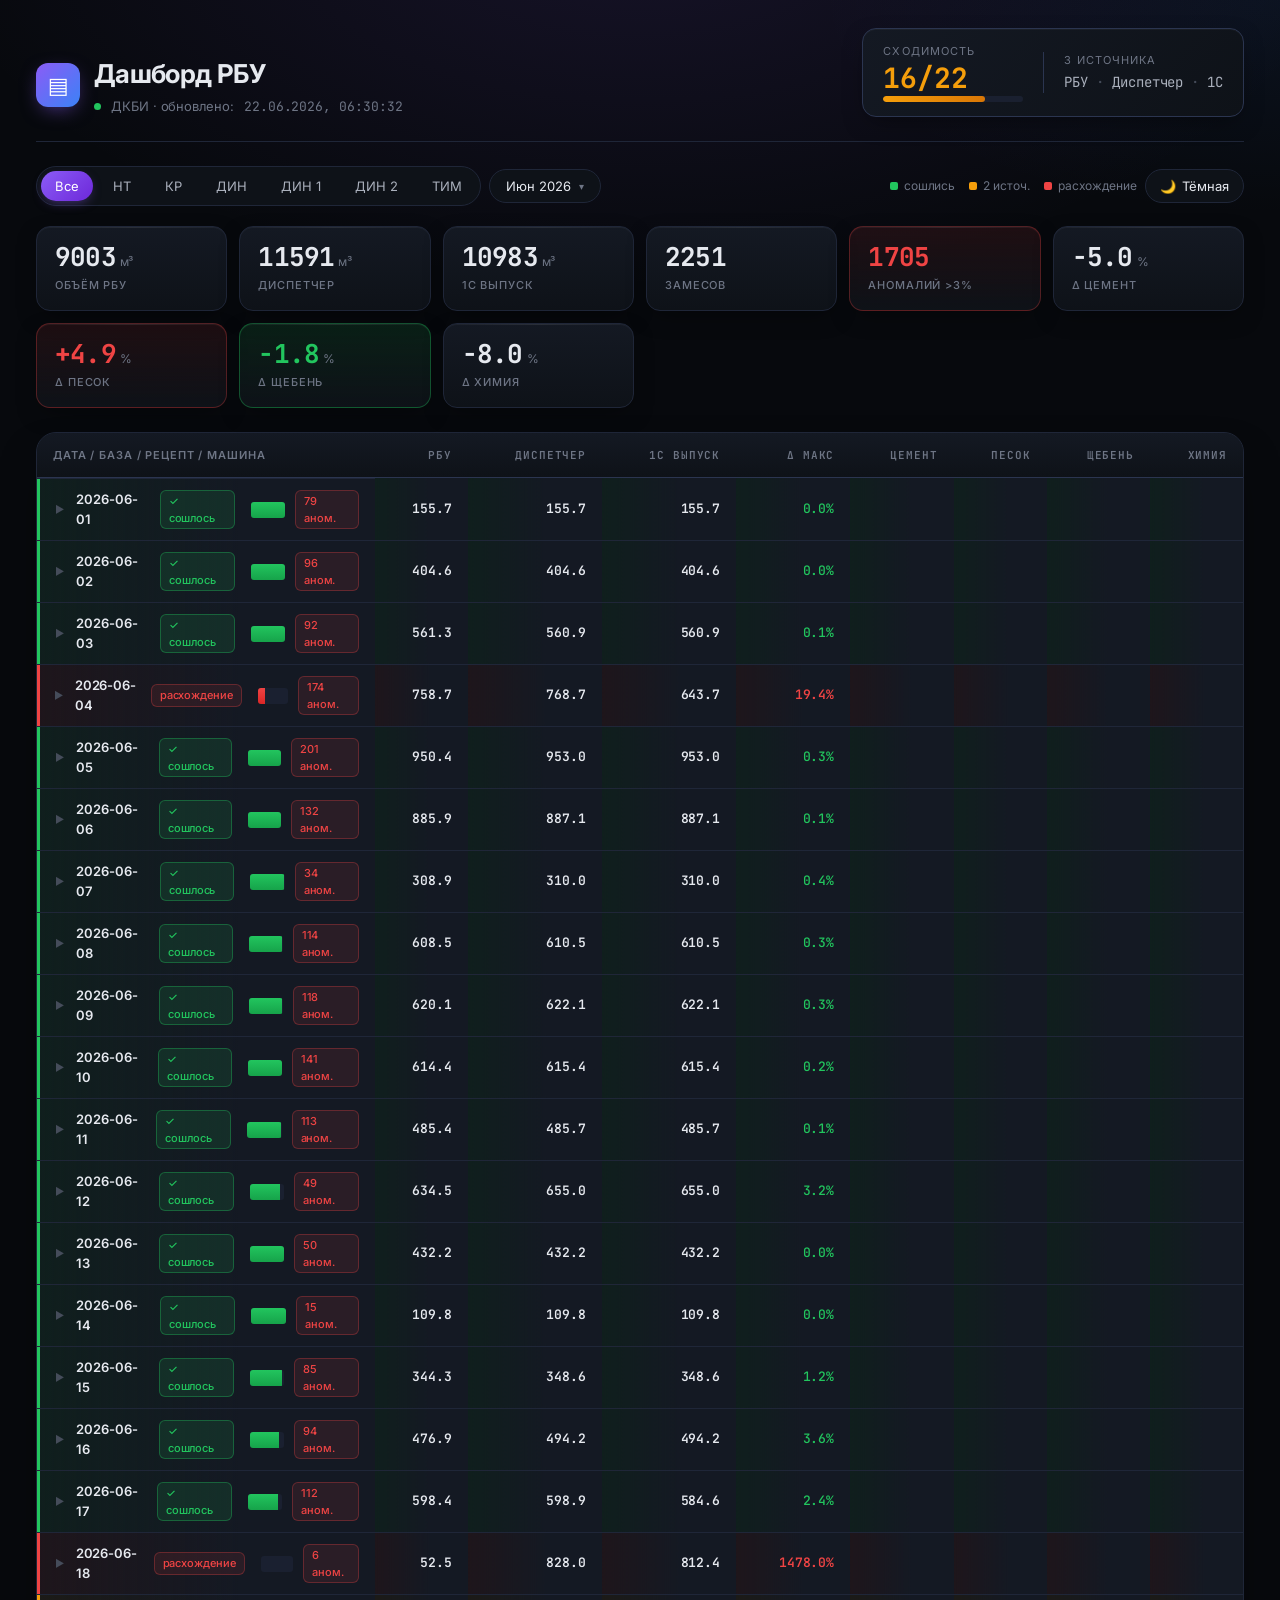
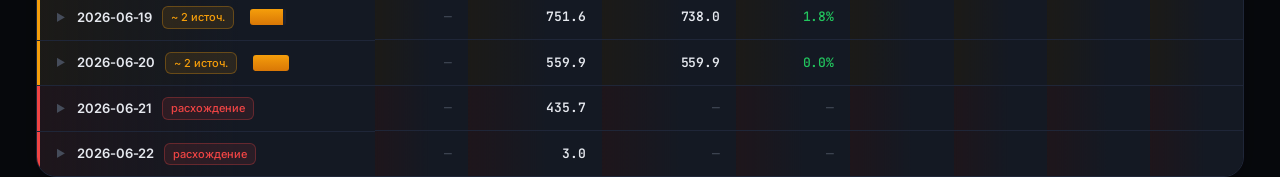
==== commit 410356dd: "Dashboard: no double-count ДИН 1/2 — only aggregate in totals" ====
--- a/index.html
+++ b/index.html
@@ -382,6 +382,8 @@
 let DATA = null;
 let SELECTED_BASE = 'all';
 const CONV_PCT = 5, CONV_ABS = 3;
+// ДИН — агрегат (ДИН 1 + ДИН 2). В режиме "Все" суммируем только агрегаты, не дублируя отдельные ДИН 1 / ДИН 2.
+const AGGREGATE_ONLY = new Set(['НТ', 'КР', 'ДИН', 'ТИМ']);
 
 async function init() {
   updateThemeUI();
@@ -509,7 +511,10 @@
     .sort((a, b) => a[0].localeCompare(b[0]));
 
   days.forEach(([date, bases]) => {
-    const basesToShow = SELECTED_BASE === 'all' ? DATA.bases : [SELECTED_BASE];
+    // В "Все" — берём только агрегаты (ДИН вместо ДИН 1/ДИН 2). При явном выборе показываем ровно эту базу.
+    const basesToShow = SELECTED_BASE === 'all'
+      ? DATA.bases.filter(b => AGGREGATE_ONLY.has(b))
+      : [SELECTED_BASE];
     let dayVol = 0, dayDispVol = 0, dayOnecVol = 0, dayBatches = 0, dayAnomalies = 0;
     const dayId = 'day-' + date;
     const dayBases = [];
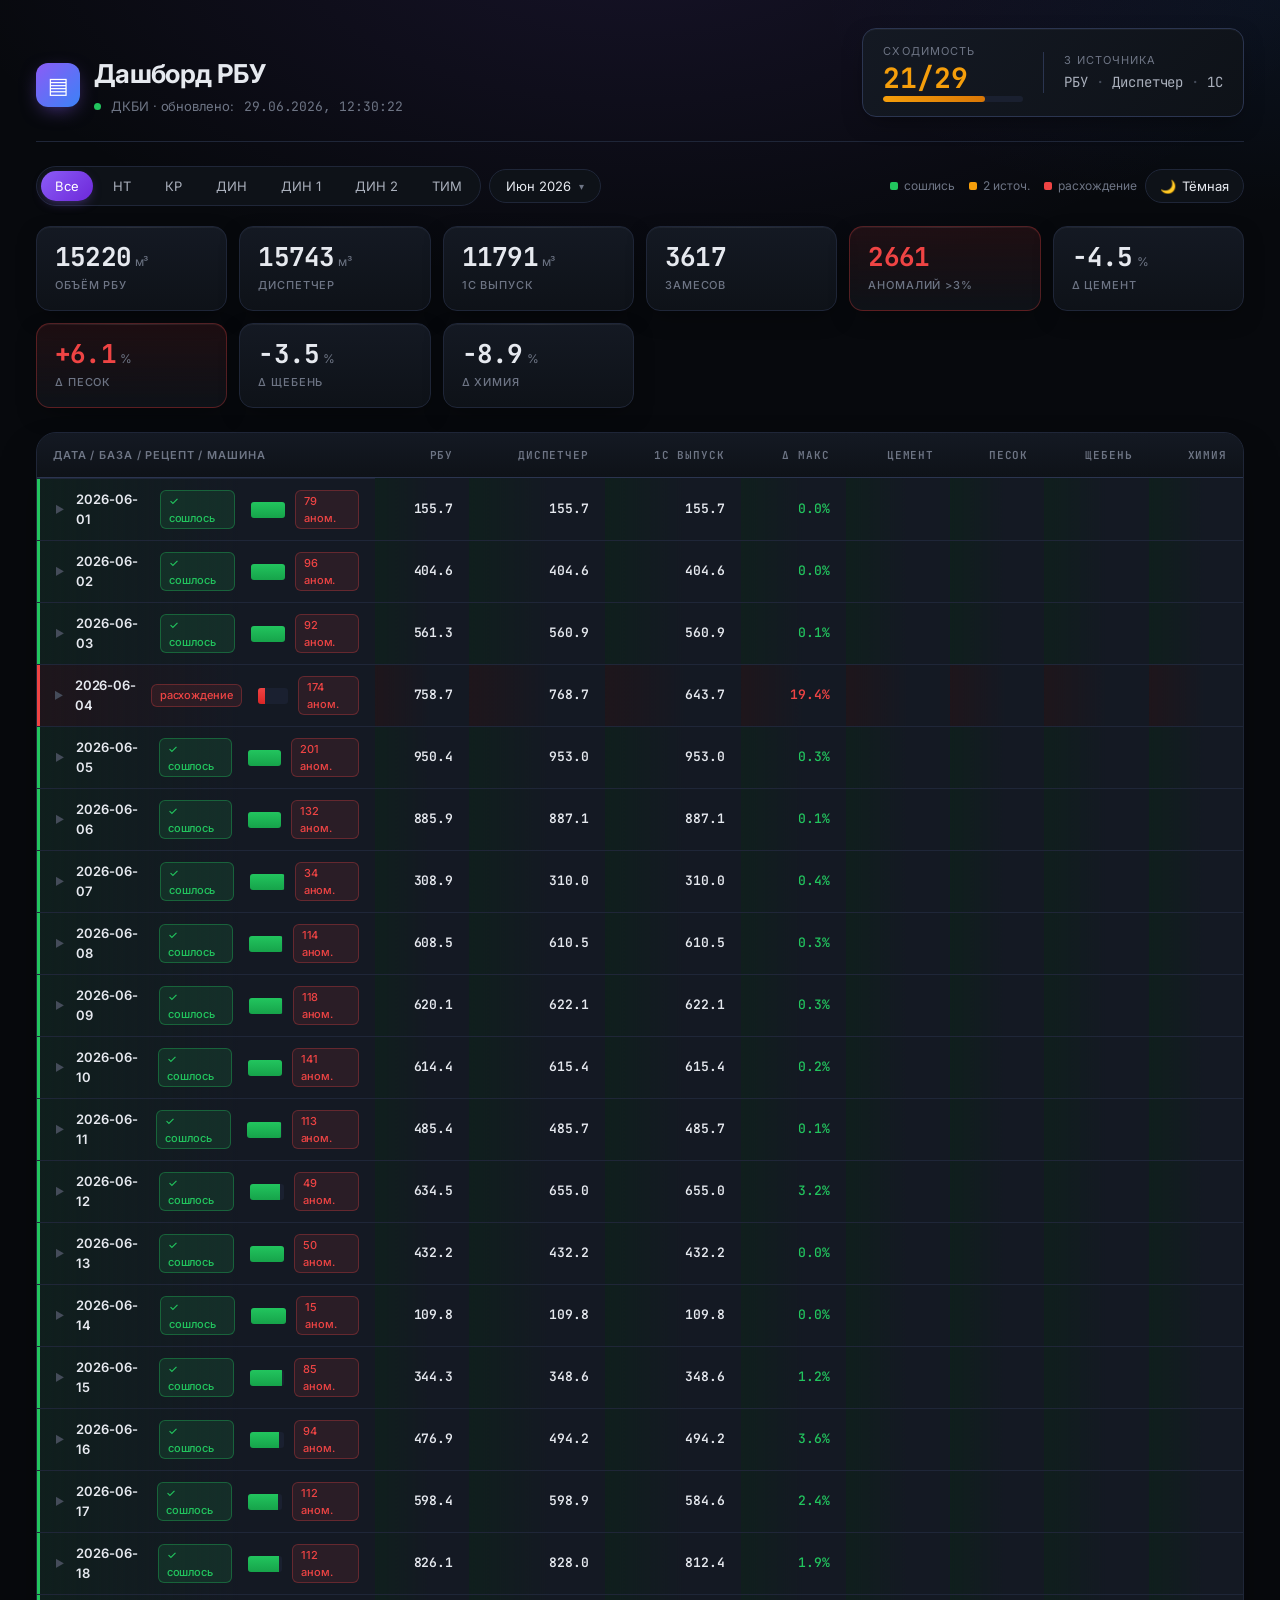
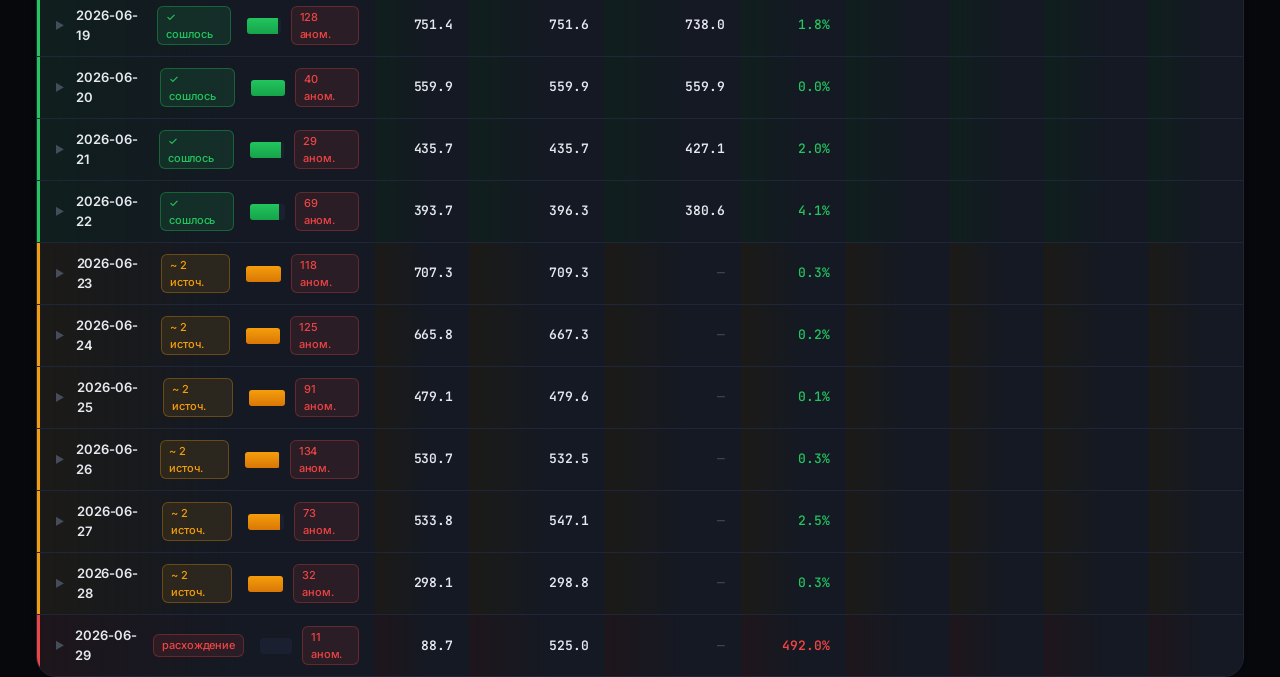
==== commit 3e2d45b0: "Dashboard: show recipe date + freshness badge" ====
--- a/index.html
+++ b/index.html
@@ -622,8 +622,22 @@
         const recRow = document.createElement('tr');
         recRow.className = 'recipe-row hidden';
         recRow.dataset.parent = bid;
+        // Recipe freshness badge: green "новый" if ≤7 days, dim date otherwise
+        let recipeMeta = '';
+        if (norm && norm.updated) {
+          const d = new Date(norm.updated + 'T00:00:00Z');
+          const now = new Date();
+          const ageDays = Math.floor((now - d) / 86400000);
+          const dateStr = norm.updated.slice(8,10) + '.' + norm.updated.slice(5,7) + '.' + norm.updated.slice(0,4);
+          if (ageDays <= 7) recipeMeta = ' <span class="badge ok" title="Рецепт обновлён '+dateStr+'">🔄 нов. ' + dateStr + '</span>';
+          else if (ageDays <= 30) recipeMeta = ' <span class="badge amber" title="Рецепт обновлён '+dateStr+'">' + dateStr + '</span>';
+          else recipeMeta = ' <span class="dim" title="Рецепт от '+dateStr+'">· от ' + dateStr + '</span>';
+        } else if (norm) {
+          recipeMeta = ' <span class="badge warn" title="Нет даты в справочнике">без даты</span>';
+        }
+
         recRow.innerHTML =
-          '<td class="indent2"><span class="toggle" id="t-'+rid+'">▶</span>' + rec.name +
+          '<td class="indent2"><span class="toggle" id="t-'+rid+'">▶</span>' + rec.name + recipeMeta +
           ' <span class="dim">· ' + rec.batches.length + '</span></td>' +
           '<td class="num">' + fmt(rVol) + '</td>' +
           '<td class="num">' + fmt(rDispVol) + '</td>' +
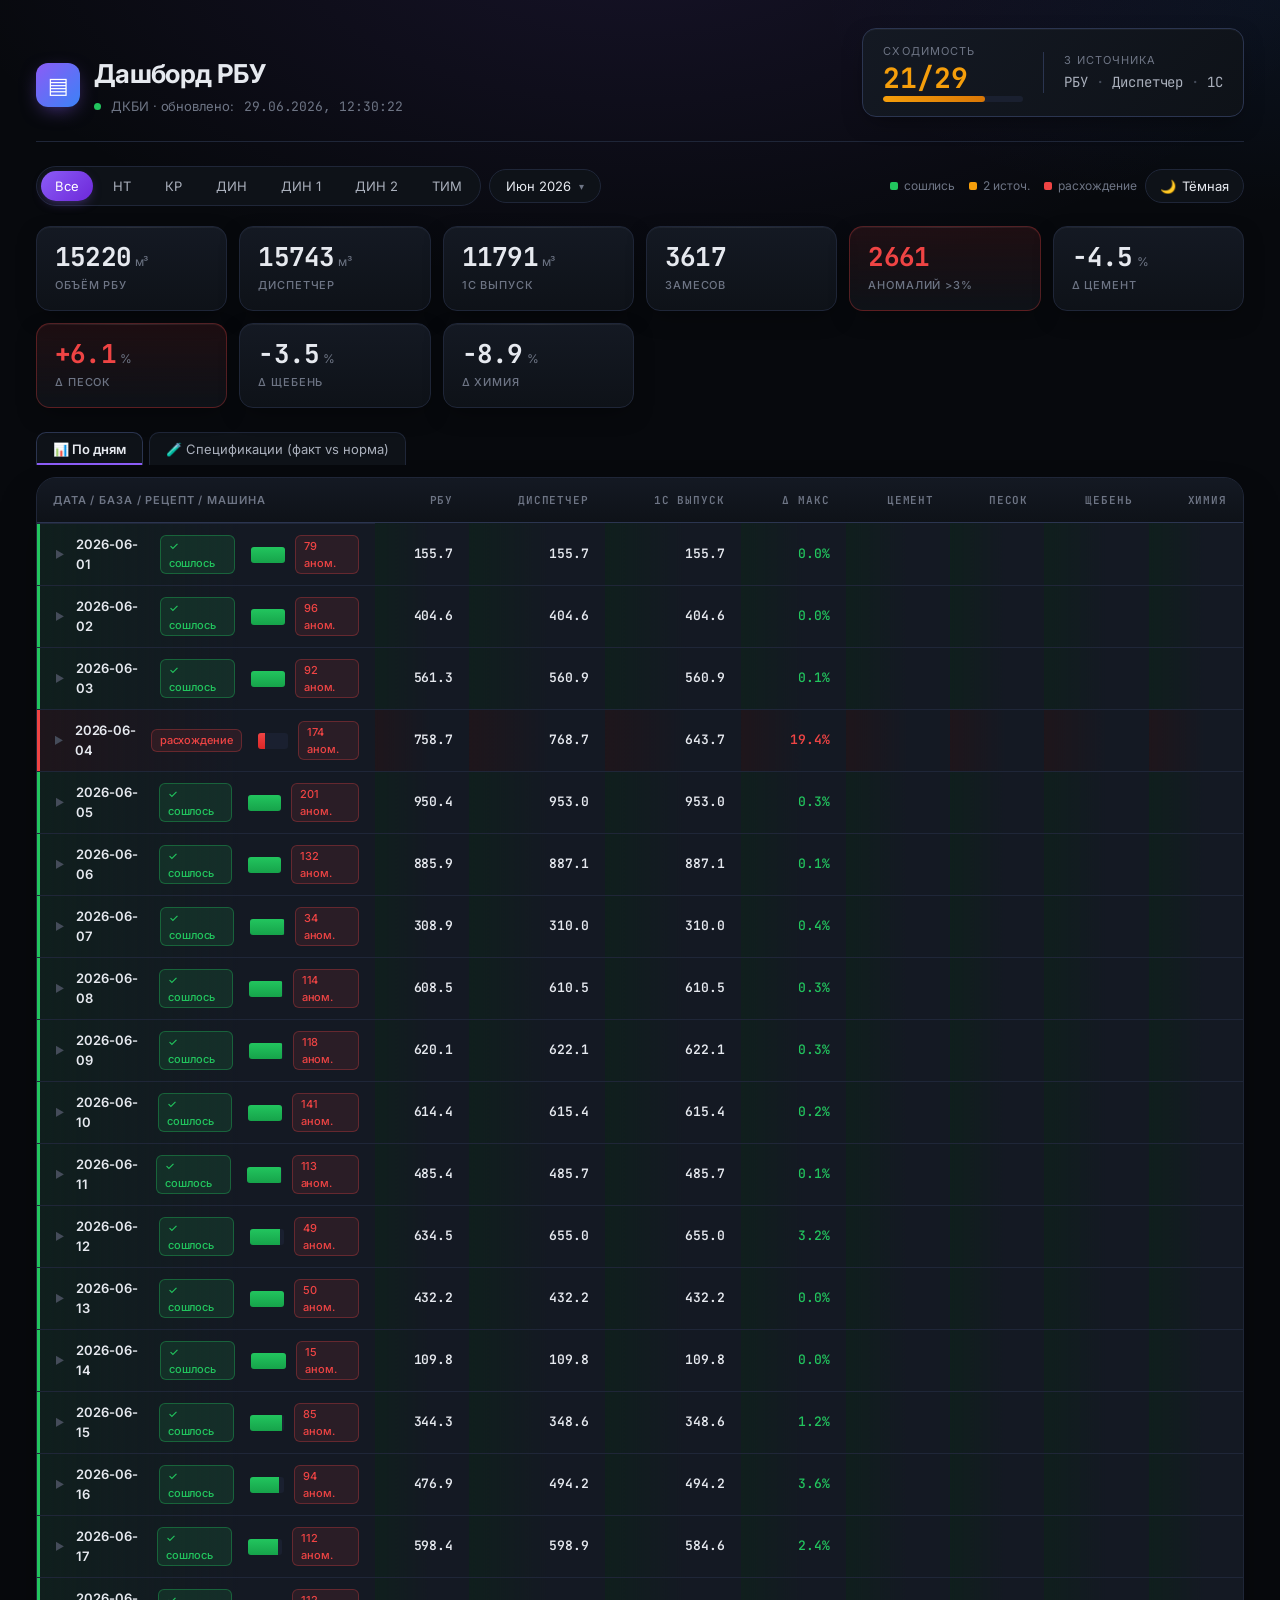
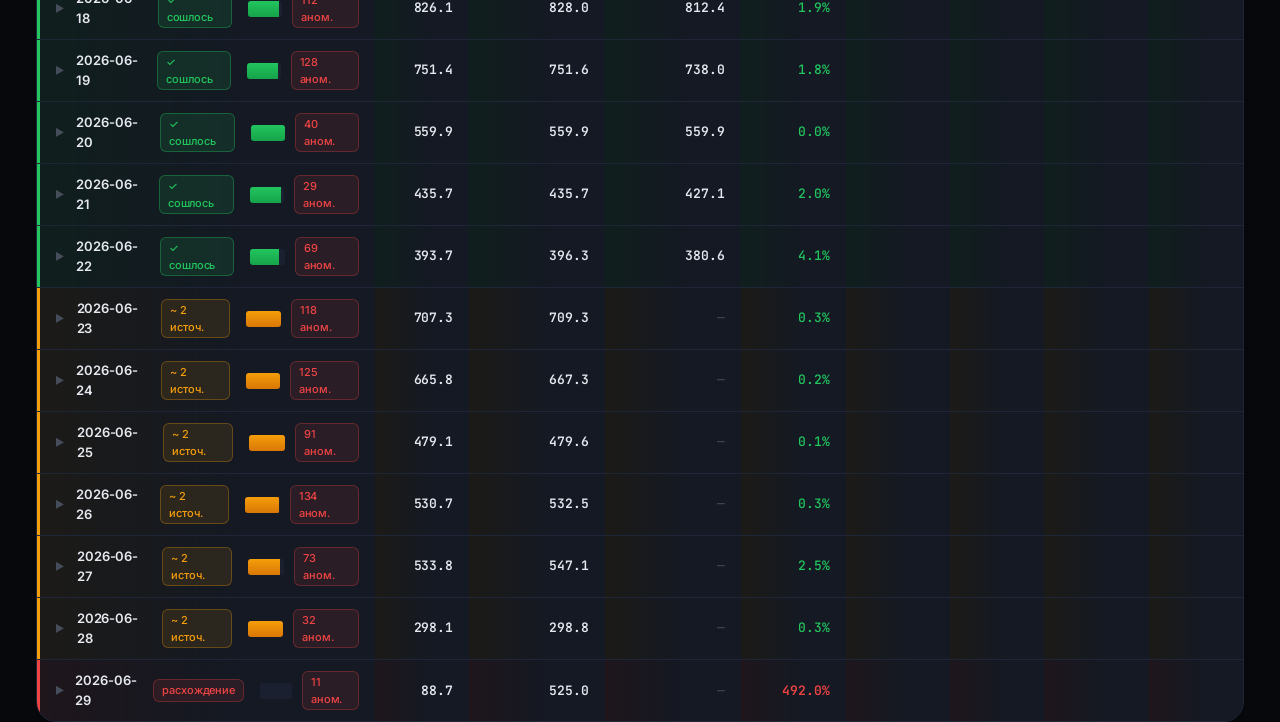
==== commit dbacf644: "Dashboard: specs view (fact vs norm per m3) + CSV export" ====
--- a/index.html
+++ b/index.html
@@ -270,6 +270,38 @@
 .indent2 { padding-left: 62px !important; }
 .indent3 { padding-left: 90px !important; }
 
+/* View tabs */
+.view-tabs { display: flex; gap: 6px; margin-bottom: 12px; align-items: center; }
+.view-tab {
+  padding: 8px 16px; border-radius: 10px 10px 0 0;
+  border: 1px solid var(--line); border-bottom: none;
+  background: var(--bg-1); color: var(--txt-2);
+  cursor: pointer; font-size: 13px; font-family: inherit;
+  transition: all 0.15s;
+}
+.view-tab:hover { background: var(--bg-2); color: var(--txt); }
+.view-tab.active {
+  background: var(--bg-1); color: var(--txt); font-weight: 600;
+  border-color: var(--line-strong);
+  box-shadow: 0 -2px 0 0 var(--accent) inset;
+}
+.view-tab-export {
+  margin-left: auto; padding: 8px 14px; border-radius: 8px;
+  border: 1px solid var(--line-strong); background: var(--bg-2); color: var(--txt);
+  cursor: pointer; font-size: 12px; font-family: inherit;
+}
+.view-tab-export:hover { background: var(--bg-3); border-color: var(--accent); }
+
+.spec-subhead th { font-size: 10.5px; font-weight: 500; padding: 6px 14px; opacity: 0.7; text-transform: none; letter-spacing: 0; }
+tr.spec-row td { background: var(--bg-1); }
+tr.spec-row:hover td { background: var(--bg-2); }
+tr.spec-row td.grade { font-weight: 600; color: var(--txt); }
+td.norm { color: var(--txt-3); }
+td.fact { color: var(--txt); font-weight: 500; }
+td.delta-good { color: var(--green); }
+td.delta-bad { color: var(--pink); font-weight: 600; }
+td.delta-warn { color: var(--amber); }
+
 /* Convergence mini-bar */
 .conv-bar {
   display: inline-block; width: 36px; height: 16px; vertical-align: middle;
@@ -341,7 +373,14 @@
 
 <div class="stats" id="stats"></div>
 
-<div class="table-wrap">
+<!-- View switcher -->
+<div class="view-tabs">
+  <button class="view-tab active" data-view="daily" onclick="switchView('daily')">📊 По дням</button>
+  <button class="view-tab" data-view="specs" onclick="switchView('specs')">🧪 Спецификации (факт vs норма)</button>
+  <button class="view-tab-export" id="exportCsv" onclick="exportSpecsCsv()" style="display:none">⬇ CSV</button>
+</div>
+
+<div class="table-wrap" id="view-daily">
 <table>
   <thead>
     <tr>
@@ -357,6 +396,30 @@
     </tr>
   </thead>
   <tbody id="tbody"></tbody>
+</table>
+</div>
+
+<div class="table-wrap hidden" id="view-specs">
+<table>
+  <thead>
+    <tr>
+      <th style="width:14%">Марка</th>
+      <th class="num">Замесов</th>
+      <th class="num">Объём, м³</th>
+      <th class="num" colspan="3">Цемент (кг/м³)</th>
+      <th class="num" colspan="3">Песок (кг/м³)</th>
+      <th class="num" colspan="3">Щебень (кг/м³)</th>
+      <th class="num" colspan="3">Химия (кг/м³)</th>
+    </tr>
+    <tr class="spec-subhead">
+      <th></th><th></th><th></th>
+      <th class="num">норма</th><th class="num">факт</th><th class="num">Δ</th>
+      <th class="num">норма</th><th class="num">факт</th><th class="num">Δ</th>
+      <th class="num">норма</th><th class="num">факт</th><th class="num">Δ</th>
+      <th class="num">норма</th><th class="num">факт</th><th class="num">Δ</th>
+    </tr>
+  </thead>
+  <tbody id="tbody-specs"></tbody>
 </table>
 </div>
 
@@ -733,6 +796,169 @@
   });
 }
 
+// ─────── СПЕЦИФИКАЦИИ ───────
+// Считает среднее фактическое потребление материалов на м³ по всем замесам
+// в выбранном периоде (месяцы фильтра). Сравнивает с нормой из справочника.
+
+let CURRENT_VIEW = 'daily';
+let LAST_SPEC_ROWS = [];   // для CSV-экспорта
+
+function switchView(v) {
+  CURRENT_VIEW = v;
+  document.querySelectorAll('.view-tab').forEach(t => t.classList.toggle('active', t.dataset.view === v));
+  document.getElementById('view-daily').classList.toggle('hidden', v !== 'daily');
+  document.getElementById('view-specs').classList.toggle('hidden', v !== 'specs');
+  document.getElementById('exportCsv').style.display = v === 'specs' ? 'inline-flex' : 'none';
+  if (v === 'specs') renderSpecs();
+}
+
+function computeSpecs(selectedMonths, selectedBase) {
+  // Обходим все batches в выбранный период. За каждую марку:
+  //   sumVol = Σ batch.volume    (м³)
+  //   sumCem = Σ batch.cement    (кг всего)
+  //   → факт кг/м³ = sumCem / sumVol
+  const agg = {};   // marka → { batches, vol, cem, sand, grav, chem }
+  const bases = selectedBase === 'all'
+    ? DATA.bases.filter(b => AGGREGATE_ONLY.has(b))
+    : [selectedBase];
+
+  for (const [date, dayBases] of Object.entries(DATA.days)) {
+    if (!selectedMonths.some(m => date.startsWith(m))) continue;
+    for (const bn of bases) {
+      const bd = dayBases[bn];
+      if (!bd || !bd.recipes) continue;
+      for (const [marka, rd] of Object.entries(bd.recipes)) {
+        for (const bt of (rd.batches || [])) {
+          if (!(bt.volume > 0)) continue;
+          const a = agg[marka] = agg[marka] || { batches: 0, vol: 0, cem: 0, sand: 0, grav: 0, chem: 0 };
+          a.batches++;
+          a.vol  += bt.volume;
+          a.cem  += (bt.cement || 0);
+          a.sand += (bt.sand   || 0);
+          a.grav += (bt.gravel || 0);
+          a.chem += (bt.chem   || 0);
+        }
+      }
+    }
+  }
+
+  const rows = [];
+  for (const [marka, a] of Object.entries(agg)) {
+    if (a.vol <= 0) continue;
+    const norm = DATA.recipes[marka] || {};
+    const fact = {
+      cem:  a.cem  / a.vol,
+      sand: a.sand / a.vol,
+      grav: a.grav / a.vol,
+      chem: a.chem / a.vol,
+    };
+    rows.push({
+      marka,
+      batches: a.batches,
+      vol: a.vol,
+      norm: { cem: norm.cement || 0, sand: norm.sand || 0, grav: norm.gravel || 0, chem: norm.chem || 0 },
+      fact,
+      updated: norm.updated || null,
+    });
+  }
+  // Сортируем по убыванию объёма
+  rows.sort((a, b) => b.vol - a.vol);
+  return rows;
+}
+
+function deltaCls(fact, norm) {
+  if (!(norm > 0)) return '';
+  const pct = (fact - norm) / norm * 100;
+  const abs = Math.abs(pct);
+  if (abs <= 3) return 'delta-good';
+  if (abs <= 7) return 'delta-warn';
+  return 'delta-bad';
+}
+function deltaTxt(fact, norm) {
+  if (!(norm > 0)) return '<span class="dim">—</span>';
+  const pct = (fact - norm) / norm * 100;
+  const sign = pct > 0 ? '+' : '';
+  return sign + pct.toFixed(1) + '%';
+}
+function n3(v) { return v > 0 ? v.toFixed(3) : '<span class="dim">—</span>'; }
+
+function renderSpecs() {
+  const selectedMonths = getSelectedMonths();
+  const rows = computeSpecs(selectedMonths, SELECTED_BASE);
+  LAST_SPEC_ROWS = rows;
+  const tb = document.getElementById('tbody-specs');
+  tb.innerHTML = '';
+
+  if (rows.length === 0) {
+    tb.innerHTML = '<tr><td colspan="15" style="text-align:center;padding:24px;color:var(--txt-3)">Нет данных за выбранный период</td></tr>';
+    return;
+  }
+
+  for (const r of rows) {
+    const dateStr = r.updated ? r.updated.slice(8,10)+'.'+r.updated.slice(5,7)+'.'+r.updated.slice(0,4) : '—';
+    const tr = document.createElement('tr');
+    tr.className = 'spec-row';
+    tr.innerHTML =
+      '<td class="grade">' + r.marka + '<div class="dim" style="font-size:11px">рецепт: ' + dateStr + '</div></td>' +
+      '<td class="num">' + r.batches + '</td>' +
+      '<td class="num">' + r.vol.toFixed(1) + '</td>' +
+      // Cement
+      '<td class="num norm">' + n3(r.norm.cem) + '</td>' +
+      '<td class="num fact">' + n3(r.fact.cem) + '</td>' +
+      '<td class="num ' + deltaCls(r.fact.cem, r.norm.cem) + '">' + deltaTxt(r.fact.cem, r.norm.cem) + '</td>' +
+      // Sand
+      '<td class="num norm">' + n3(r.norm.sand) + '</td>' +
+      '<td class="num fact">' + n3(r.fact.sand) + '</td>' +
+      '<td class="num ' + deltaCls(r.fact.sand, r.norm.sand) + '">' + deltaTxt(r.fact.sand, r.norm.sand) + '</td>' +
+      // Gravel
+      '<td class="num norm">' + n3(r.norm.grav) + '</td>' +
+      '<td class="num fact">' + n3(r.fact.grav) + '</td>' +
+      '<td class="num ' + deltaCls(r.fact.grav, r.norm.grav) + '">' + deltaTxt(r.fact.grav, r.norm.grav) + '</td>' +
+      // Chem
+      '<td class="num norm">' + n3(r.norm.chem) + '</td>' +
+      '<td class="num fact">' + n3(r.fact.chem) + '</td>' +
+      '<td class="num ' + deltaCls(r.fact.chem, r.norm.chem) + '">' + deltaTxt(r.fact.chem, r.norm.chem) + '</td>';
+    tb.appendChild(tr);
+  }
+}
+
+function exportSpecsCsv() {
+  if (!LAST_SPEC_ROWS.length) { alert('Сначала переключись на вкладку Спецификации'); return; }
+  const header = [
+    'Марка','Замесов','Объём м³','Дата рецепта',
+    'Норма Цемент','Факт Цемент','Δ Цемент %',
+    'Норма Песок','Факт Песок','Δ Песок %',
+    'Норма Щебень','Факт Щебень','Δ Щебень %',
+    'Норма Химия','Факт Химия','Δ Химия %'
+  ];
+  const pct = (f,n) => n > 0 ? ((f-n)/n*100).toFixed(1) : '';
+  const lines = [header.join(';')];
+  for (const r of LAST_SPEC_ROWS) {
+    lines.push([
+      r.marka, r.batches, r.vol.toFixed(1), r.updated || '',
+      r.norm.cem.toFixed(3),  r.fact.cem.toFixed(3),  pct(r.fact.cem, r.norm.cem),
+      r.norm.sand.toFixed(3), r.fact.sand.toFixed(3), pct(r.fact.sand, r.norm.sand),
+      r.norm.grav.toFixed(3), r.fact.grav.toFixed(3), pct(r.fact.grav, r.norm.grav),
+      r.norm.chem.toFixed(4), r.fact.chem.toFixed(4), pct(r.fact.chem, r.norm.chem),
+    ].map(v => String(v).replace(/;/g, ',')).join(';'));
+  }
+  const bom = '﻿';   // чтобы Excel понял UTF-8
+  const csv = bom + lines.join('\n');
+  const blob = new Blob([csv], { type: 'text/csv;charset=utf-8' });
+  const url = URL.createObjectURL(blob);
+  const a = document.createElement('a');
+  a.href = url; a.download = 'rbu-specs-' + new Date().toISOString().slice(0,10) + '.csv';
+  a.click();
+  URL.revokeObjectURL(url);
+}
+
+// При смене фильтров — перерисовать активную вкладку
+const _origRender = render;
+render = function() {
+  _origRender();
+  if (CURRENT_VIEW === 'specs') renderSpecs();
+};
+
 init();
 </script>
 </body>
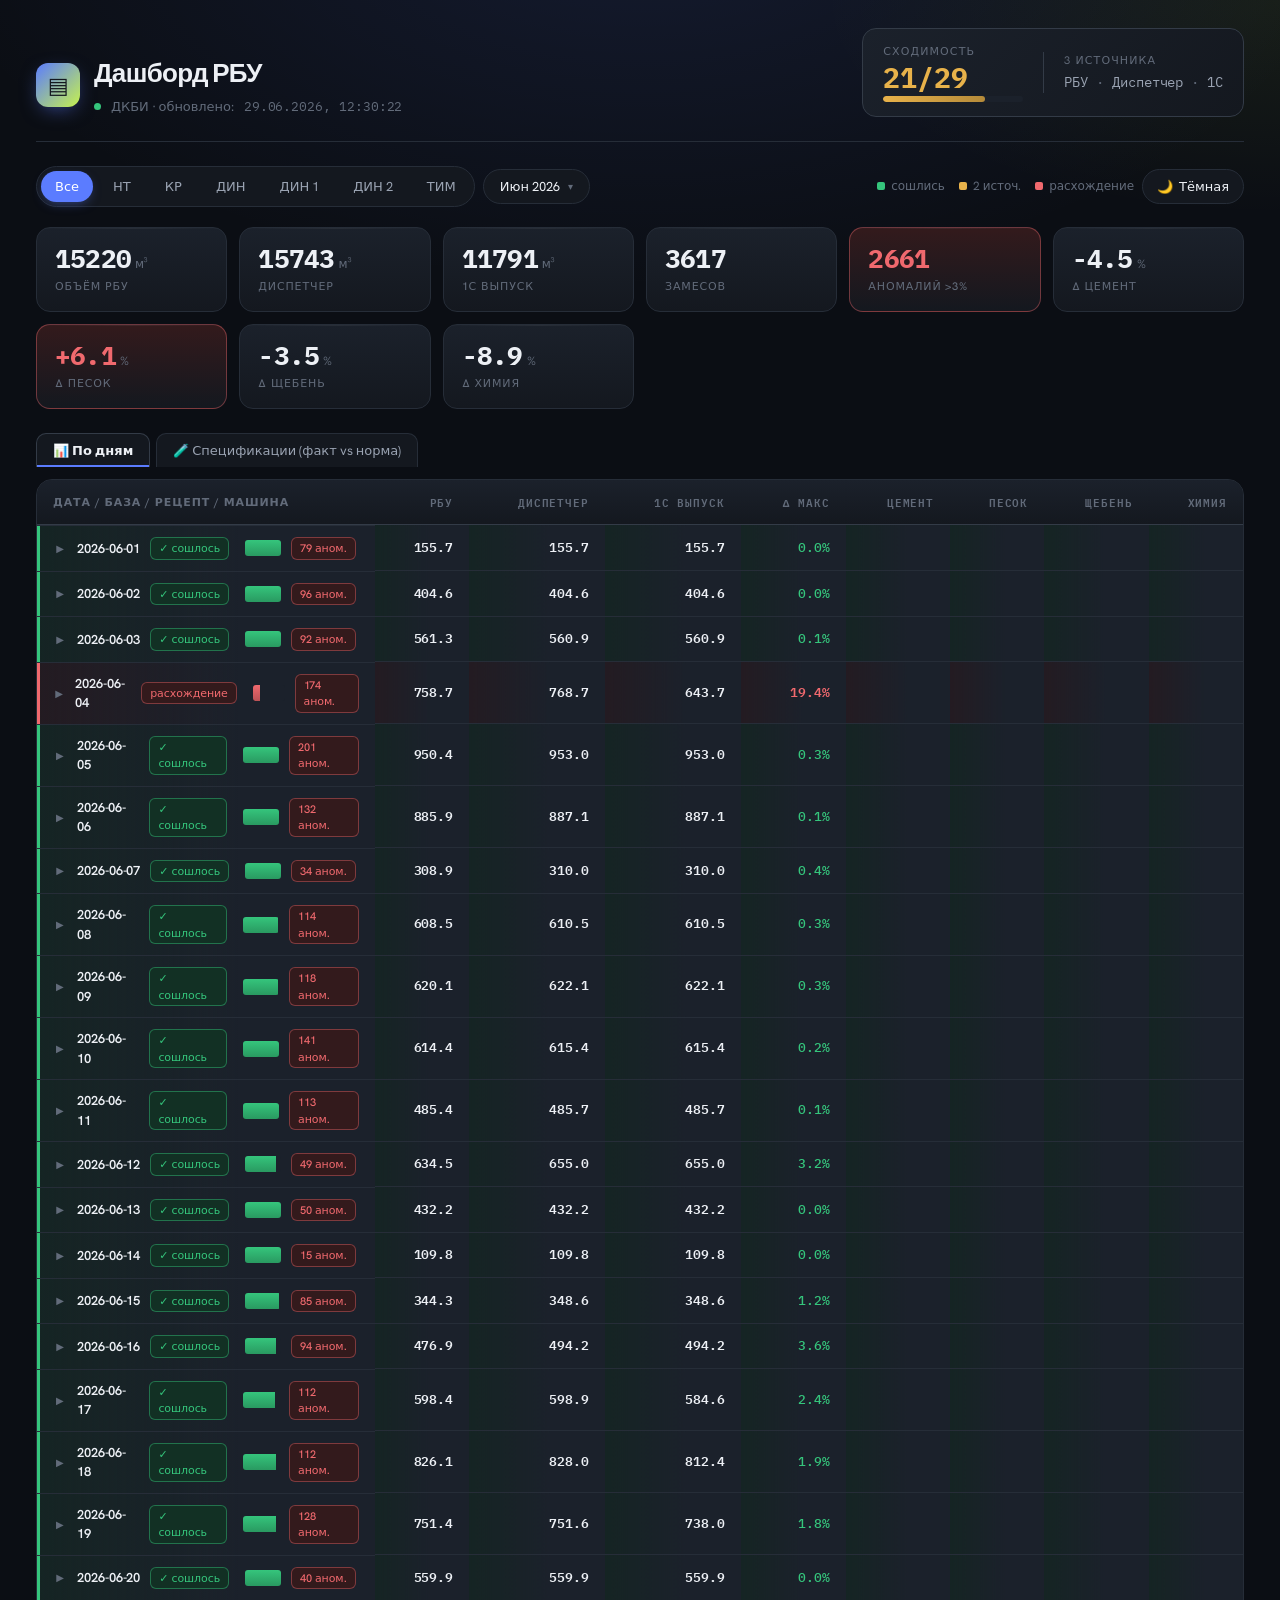
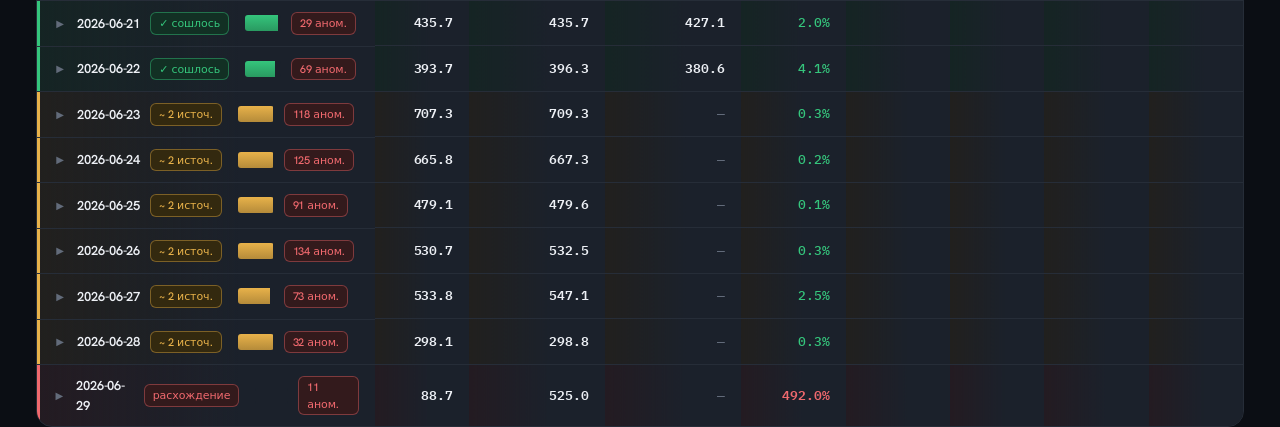
==== commit 1a74334d: "RBU dashboard: пересадка на dkbi-design.css (Engineered v2)" ====
--- a/index.html
+++ b/index.html
@@ -1,965 +1,938 @@
-<!DOCTYPE html>
-<html lang="ru">
-<head>
-<meta charset="utf-8">
-<meta name="viewport" content="width=device-width, initial-scale=1">
-<title>Дашборд РБУ — ДКБИ</title>
-<link rel="preconnect" href="https://fonts.googleapis.com">
-<link rel="preconnect" href="https://fonts.gstatic.com" crossorigin>
-<link href="https://fonts.googleapis.com/css2?family=Inter:wght@400;500;600;700;800&family=JetBrains+Mono:wght@400;500;600&display=swap" rel="stylesheet">
-<style>
-/* DARK (default) */
-:root, [data-theme="dark"] {
-  --bg-0: #07090d;
-  --bg-1: #0e1218;
-  --bg-2: #141923;
-  --bg-3: #1a2030;
-  --bg-4: #232a3d;
-  --line: #1f2638;
-  --line-strong: #2b3550;
-  --txt: #e6e9ef;
-  --txt-2: #aab0bc;
-  --txt-3: #6e7585;
-  --txt-4: #454c5a;
-  --accent: #8b5cf6;
-  --accent-2: #3b82f6;
-  --green: #22c55e;
-  --green-glow: rgba(34, 197, 94, 0.12);
-  --green-edge: rgba(34, 197, 94, 0.35);
-  --pink: #ef4444;
-  --pink-glow: rgba(239, 68, 68, 0.10);
-  --pink-edge: rgba(239, 68, 68, 0.30);
-  --amber: #f59e0b;
-  --amber-glow: rgba(245, 158, 11, 0.10);
-  --amber-edge: rgba(245, 158, 11, 0.30);
-  --hero-bg: radial-gradient(ellipse 80% 60% at 50% -10%, rgba(139, 92, 246, 0.12) 0%, transparent 70%), radial-gradient(ellipse 60% 40% at 100% 0%, rgba(59, 130, 246, 0.08) 0%, transparent 60%), var(--bg-0);
-  --shadow-1: 0 1px 0 rgba(255,255,255,0.04) inset, 0 8px 24px -8px rgba(0,0,0,0.5);
-  --shadow-2: 0 2px 0 rgba(255,255,255,0.05) inset, 0 24px 48px -16px rgba(0,0,0,0.6);
-  --r-sm: 6px; --r-md: 10px; --r-lg: 14px; --r-xl: 20px;
-}
-
-/* LIGHT */
-[data-theme="light"] {
-  --bg-0: #f5f7fa;
-  --bg-1: #ffffff;
-  --bg-2: #fafbfd;
-  --bg-3: #f0f2f6;
-  --bg-4: #e4e7ee;
-  --line: #e6e8ed;
-  --line-strong: #d3d8e1;
-  --txt: #15192a;
-  --txt-2: #4a5168;
-  --txt-3: #7d8597;
-  --txt-4: #b5bbc7;
-  --accent: #7c3aed;
-  --accent-2: #2563eb;
-  --green: #16a34a;
-  --green-glow: rgba(22, 163, 74, 0.10);
-  --green-edge: rgba(22, 163, 74, 0.35);
-  --pink: #dc2626;
-  --pink-glow: rgba(220, 38, 38, 0.08);
-  --pink-edge: rgba(220, 38, 38, 0.30);
-  --amber: #d97706;
-  --amber-glow: rgba(217, 119, 6, 0.10);
-  --amber-edge: rgba(217, 119, 6, 0.30);
-  --hero-bg: radial-gradient(ellipse 80% 60% at 50% -10%, rgba(124, 58, 237, 0.06) 0%, transparent 70%), radial-gradient(ellipse 60% 40% at 100% 0%, rgba(37, 99, 235, 0.05) 0%, transparent 60%), var(--bg-0);
-  --shadow-1: 0 1px 0 rgba(0,0,0,0.02) inset, 0 4px 16px -8px rgba(20,25,40,0.10);
-  --shadow-2: 0 2px 0 rgba(0,0,0,0.02) inset, 0 16px 40px -16px rgba(20,25,40,0.15);
-}
-
-* { box-sizing: border-box; margin: 0; padding: 0; }
-html, body { height: 100%; }
-body {
-  font-family: 'Inter', -apple-system, BlinkMacSystemFont, system-ui, sans-serif;
-  background: var(--hero-bg);
-  background-attachment: fixed;
-  color: var(--txt);
-  font-size: 13.5px;
-  line-height: 1.5;
-  -webkit-font-smoothing: antialiased;
-  letter-spacing: -0.005em;
-  padding: 28px 36px 80px;
-  transition: background-color 0.3s, color 0.3s;
-}
-
-/* Theme toggle button */
-.theme-toggle {
-  display: inline-flex; align-items: center; gap: 6px;
-  padding: 8px 14px; border-radius: 999px;
-  border: 1px solid var(--line); background: var(--bg-1); color: var(--txt);
-  cursor: pointer; font-size: 13px; font-family: inherit;
-  transition: all 0.15s;
-}
-.theme-toggle:hover { background: var(--bg-2); border-color: var(--line-strong); }
-.theme-toggle svg { width: 14px; height: 14px; }
-@media (max-width: 900px) { body { padding: 16px 14px 60px; } }
-
-.num, .mono { font-family: 'JetBrains Mono', ui-monospace, SFMono-Regular, Menlo, monospace; font-variant-numeric: tabular-nums; }
-
-/* ─── HERO ─────────────────────────────────────── */
-.hero {
-  display: grid; grid-template-columns: 1fr auto; gap: 24px; align-items: end;
-  padding-bottom: 24px; margin-bottom: 24px;
-  border-bottom: 1px solid var(--line);
-}
-.hero-title { display: flex; align-items: center; gap: 14px; }
-.hero-logo {
-  width: 44px; height: 44px; border-radius: 12px;
-  background: linear-gradient(135deg, #8b5cf6, #3b82f6);
-  display: flex; align-items: center; justify-content: center;
-  font-size: 22px; font-weight: 700; color: #fff;
-  box-shadow: 0 6px 20px -6px rgba(139, 92, 246, 0.6);
-}
-h1 {
-  font-family: 'Inter', sans-serif;
-  font-size: 26px; font-weight: 700; letter-spacing: -0.025em;
-  color: var(--txt);
-}
-.hero-sub { color: var(--txt-3); font-size: 13px; margin-top: 4px; display: flex; gap: 10px; align-items: center; }
-.live-dot { display: inline-block; width: 7px; height: 7px; border-radius: 50%; background: var(--green); box-shadow: 0 0 0 0 rgba(34,197,94,0.6); animation: pulse 2.5s infinite; }
-@keyframes pulse { 0%,100%{box-shadow: 0 0 0 0 rgba(34,197,94,0.5);} 50%{box-shadow: 0 0 0 8px rgba(34,197,94,0);} }
-
-/* Hero convergence card (big number) */
-.hero-conv {
-  display: flex; gap: 20px; align-items: center;
-  padding: 14px 20px; border-radius: var(--r-lg);
-  background: linear-gradient(135deg, var(--bg-2) 0%, var(--bg-1) 100%);
-  border: 1px solid var(--line-strong);
-  box-shadow: var(--shadow-1);
-}
-.hero-conv-num { font-family: 'JetBrains Mono', monospace; font-size: 28px; font-weight: 700; color: var(--green); line-height: 1; }
-.hero-conv-num.warn { color: var(--amber); }
-.hero-conv-num.bad { color: var(--pink); }
-.hero-conv-label { color: var(--txt-3); font-size: 11px; text-transform: uppercase; letter-spacing: 0.1em; margin-bottom: 4px; }
-.hero-conv-bar { width: 140px; height: 6px; background: var(--bg-3); border-radius: 999px; overflow: hidden; margin-top: 4px; }
-.hero-conv-bar-fill { height: 100%; border-radius: 999px; background: linear-gradient(90deg, var(--green) 0%, #16a34a 100%); transition: width 0.6s cubic-bezier(.4,0,.2,1); }
-
-/* ─── FILTERS ─────────────────────────────────────── */
-.filters {
-  display: flex; gap: 8px; flex-wrap: wrap; align-items: center; margin-bottom: 20px;
-}
-.chip-group { display: flex; gap: 6px; padding: 4px; border: 1px solid var(--line); border-radius: 999px; background: var(--bg-1); }
-.chip {
-  padding: 7px 14px; border-radius: 999px; cursor: pointer; font-size: 13px; color: var(--txt-2);
-  transition: all 0.15s; user-select: none; border: none; background: transparent; font-family: inherit;
-}
-.chip:hover { color: var(--txt); background: var(--bg-3); }
-.chip.active { background: linear-gradient(135deg, #8b5cf6, #6d28d9); color: #fff; box-shadow: 0 4px 12px -4px rgba(139, 92, 246, 0.5); }
-
-.month-picker { position: relative; }
-.month-btn {
-  padding: 8px 16px; border: 1px solid var(--line); background: var(--bg-1); color: var(--txt);
-  border-radius: 999px; cursor: pointer; font-size: 13px; font-family: inherit;
-  display: inline-flex; align-items: center; gap: 8px; transition: all 0.15s;
-}
-.month-btn:hover { border-color: var(--line-strong); background: var(--bg-2); }
-.month-btn::after { content: '▾'; font-size: 10px; color: var(--txt-3); }
-.month-dropdown {
-  display: none; position: absolute; top: calc(100% + 8px); left: 0; z-index: 20;
-  background: var(--bg-2); border: 1px solid var(--line-strong); border-radius: var(--r-md);
-  padding: 6px; min-width: 220px; max-height: 320px; overflow-y: auto;
-  box-shadow: 0 20px 40px -10px rgba(0,0,0,0.6); backdrop-filter: blur(20px);
-}
-.month-dropdown.open { display: block; animation: dropdownIn 0.15s ease-out; }
-@keyframes dropdownIn { from { opacity: 0; transform: translateY(-4px); } to { opacity: 1; transform: translateY(0); } }
-.month-item { display: flex; align-items: center; padding: 8px 12px; cursor: pointer; gap: 10px; font-size: 13.5px; border-radius: 6px; }
-.month-item:hover { background: var(--bg-3); }
-.month-item input { accent-color: var(--accent); cursor: pointer; width: 14px; height: 14px; }
-.month-item.all { border-bottom: 1px solid var(--line); font-weight: 600; margin-bottom: 4px; padding-bottom: 10px; }
-
-.legend { display: flex; gap: 14px; margin-left: auto; align-items: center; font-size: 12px; color: var(--txt-3); }
-.legend-item { display: flex; gap: 6px; align-items: center; }
-.legend-dot { width: 8px; height: 8px; border-radius: 2px; }
-
-/* ─── STATS GRID ─────────────────────────────────────── */
-.stats { display: grid; grid-template-columns: repeat(auto-fit, minmax(170px, 1fr)); gap: 12px; margin-bottom: 24px; }
-.stat {
-  position: relative; overflow: hidden;
-  background: linear-gradient(180deg, var(--bg-2) 0%, var(--bg-1) 100%);
-  border: 1px solid var(--line);
-  border-radius: var(--r-lg);
-  padding: 16px 18px;
-  transition: all 0.2s ease;
-  box-shadow: var(--shadow-1);
-}
-.stat:hover { transform: translateY(-2px); border-color: var(--line-strong); box-shadow: 0 8px 24px -8px rgba(0,0,0,0.5); }
-.stat::before {
-  content: ''; position: absolute; top: 0; left: 0; right: 0; height: 1px;
-  background: linear-gradient(90deg, transparent, rgba(255,255,255,0.06), transparent);
-}
-.stat .n { font-family: 'JetBrains Mono', monospace; font-size: 26px; font-weight: 700; letter-spacing: -0.03em; color: var(--txt); line-height: 1.1; }
-.stat .l { color: var(--txt-3); font-size: 11px; margin-top: 6px; text-transform: uppercase; letter-spacing: 0.08em; font-weight: 500; }
-.stat .u { font-size: 12px; color: var(--txt-3); font-family: 'Inter', sans-serif; font-weight: 400; margin-left: 4px; }
-.stat.green { border-color: var(--green-edge); background: linear-gradient(180deg, var(--green-glow) 0%, var(--bg-1) 100%); }
-.stat.green .n { color: var(--green); }
-.stat.red { border-color: var(--pink-edge); background: linear-gradient(180deg, var(--pink-glow) 0%, var(--bg-1) 100%); }
-.stat.red .n { color: var(--pink); }
-.stat.amber { border-color: var(--amber-edge); background: linear-gradient(180deg, var(--amber-glow) 0%, var(--bg-1) 100%); }
-.stat.amber .n { color: var(--amber); }
-
-.stat-trend { display: flex; align-items: baseline; gap: 8px; margin-top: 4px; }
-.stat-trend .delta { font-size: 11px; font-family: 'JetBrains Mono', monospace; color: var(--txt-3); }
-
-/* ─── TABLE ─────────────────────────────────────── */
-.table-wrap {
-  background: var(--bg-1); border: 1px solid var(--line); border-radius: var(--r-xl);
-  overflow: hidden; box-shadow: var(--shadow-2);
-}
-table { width: 100%; border-collapse: collapse; font-size: 13px; }
-thead th {
-  background: linear-gradient(180deg, var(--bg-2) 0%, var(--bg-1) 100%);
-  color: var(--txt-3); text-align: left; padding: 14px 16px;
-  position: sticky; top: 0; z-index: 3; font-weight: 600; font-size: 11px;
-  text-transform: uppercase; letter-spacing: 0.08em;
-  border-bottom: 1px solid var(--line-strong);
-}
-thead th.num { text-align: right; }
-td { padding: 11px 16px; border-top: 1px solid var(--line); }
-td.num { text-align: right; font-family: 'JetBrains Mono', monospace; font-variant-numeric: tabular-nums; }
-
-/* Row hierarchy */
-.day-row { cursor: pointer; font-weight: 600; transition: background 0.12s; position: relative; }
-.day-row td { background: var(--bg-2); }
-.day-row:hover td { background: var(--bg-3); }
-.day-row td:first-child { display: flex; align-items: center; gap: 10px; }
-
-/* Convergence states */
-.day-row.conv-ok td { background: linear-gradient(90deg, rgba(34,197,94,0.07) 0%, var(--bg-2) 60%); }
-.day-row.conv-ok td:first-child { box-shadow: inset 3px 0 0 var(--green); }
-.day-row.conv-ok:hover td { background: linear-gradient(90deg, rgba(34,197,94,0.10) 0%, var(--bg-3) 60%); }
-.day-row.conv-partial td { background: linear-gradient(90deg, rgba(245,158,11,0.06) 0%, var(--bg-2) 60%); }
-.day-row.conv-partial td:first-child { box-shadow: inset 3px 0 0 var(--amber); }
-.day-row.conv-partial:hover td { background: linear-gradient(90deg, rgba(245,158,11,0.10) 0%, var(--bg-3) 60%); }
-.day-row.conv-bad td { background: linear-gradient(90deg, rgba(239,68,68,0.07) 0%, var(--bg-2) 60%); }
-.day-row.conv-bad td:first-child { box-shadow: inset 3px 0 0 var(--pink); }
-.day-row.conv-bad:hover td { background: linear-gradient(90deg, rgba(239,68,68,0.10) 0%, var(--bg-3) 60%); }
-.day-row.conv-empty td { opacity: 0.4; }
-.day-row.conv-empty td:first-child { box-shadow: inset 3px 0 0 var(--txt-4); }
-
-.base-row td { background: var(--bg-1); font-weight: 500; }
-.base-row:hover td { background: var(--bg-2); }
-.base-row.conv-ok td:first-child { box-shadow: inset 3px 0 0 rgba(34,197,94,0.7); }
-.base-row.conv-partial td:first-child { box-shadow: inset 3px 0 0 rgba(245,158,11,0.7); }
-.base-row.conv-bad td:first-child { box-shadow: inset 3px 0 0 rgba(239,68,68,0.7); }
-
-.recipe-row td { background: var(--bg-0); color: var(--txt-2); }
-.recipe-row:hover td { background: var(--bg-1); }
-.batch-row td { background: var(--bg-0); color: var(--txt-3); font-size: 12px; }
-
-/* Toggle, badges, helpers */
-.toggle { display: inline-block; width: 14px; color: var(--txt-4); font-size: 10px; text-align: center; transition: transform 0.15s; }
-.toggle.open { transform: rotate(90deg); color: var(--txt-2); }
-.badge {
-  display: inline-flex; align-items: center; gap: 4px;
-  border-radius: 6px; padding: 2px 8px; font-size: 11px;
-  font-weight: 500; font-family: 'Inter', sans-serif;
-  border: 1px solid;
-}
-.badge.ok { background: var(--green-glow); color: var(--green); border-color: var(--green-edge); }
-.badge.info { background: rgba(59,130,246,0.10); color: var(--accent-2); border-color: rgba(59,130,246,0.3); }
-.badge.warn { background: var(--pink-glow); color: var(--pink); border-color: var(--pink-edge); }
-.badge.amber { background: var(--amber-glow); color: var(--amber); border-color: var(--amber-edge); }
-.badge.empty { background: var(--bg-3); color: var(--txt-3); border-color: var(--line); }
-
-.red { color: var(--pink); font-weight: 600; }
-.blue { color: var(--accent-2); }
-.green { color: var(--green); font-weight: 500; }
-.dim { color: var(--txt-4); font-weight: 400; }
-.hidden { display: none; }
-.indent1 { padding-left: 36px !important; }
-.indent2 { padding-left: 62px !important; }
-.indent3 { padding-left: 90px !important; }
-
-/* View tabs */
-.view-tabs { display: flex; gap: 6px; margin-bottom: 12px; align-items: center; }
-.view-tab {
-  padding: 8px 16px; border-radius: 10px 10px 0 0;
-  border: 1px solid var(--line); border-bottom: none;
-  background: var(--bg-1); color: var(--txt-2);
-  cursor: pointer; font-size: 13px; font-family: inherit;
-  transition: all 0.15s;
-}
-.view-tab:hover { background: var(--bg-2); color: var(--txt); }
-.view-tab.active {
-  background: var(--bg-1); color: var(--txt); font-weight: 600;
-  border-color: var(--line-strong);
-  box-shadow: 0 -2px 0 0 var(--accent) inset;
-}
-.view-tab-export {
-  margin-left: auto; padding: 8px 14px; border-radius: 8px;
-  border: 1px solid var(--line-strong); background: var(--bg-2); color: var(--txt);
-  cursor: pointer; font-size: 12px; font-family: inherit;
-}
-.view-tab-export:hover { background: var(--bg-3); border-color: var(--accent); }
-
-.spec-subhead th { font-size: 10.5px; font-weight: 500; padding: 6px 14px; opacity: 0.7; text-transform: none; letter-spacing: 0; }
-tr.spec-row td { background: var(--bg-1); }
-tr.spec-row:hover td { background: var(--bg-2); }
-tr.spec-row td.grade { font-weight: 600; color: var(--txt); }
-td.norm { color: var(--txt-3); }
-td.fact { color: var(--txt); font-weight: 500; }
-td.delta-good { color: var(--green); }
-td.delta-bad { color: var(--pink); font-weight: 600; }
-td.delta-warn { color: var(--amber); }
-
-/* Convergence mini-bar */
-.conv-bar {
-  display: inline-block; width: 36px; height: 16px; vertical-align: middle;
-  margin-left: 6px; border-radius: 3px; overflow: hidden;
-  background: var(--bg-3); position: relative;
-}
-.conv-bar-fill {
-  position: absolute; bottom: 0; left: 0; right: 0; height: 100%;
-  background: linear-gradient(180deg, var(--green) 0%, #16a34a 100%);
-  transition: width 0.3s;
-}
-.conv-bar.partial .conv-bar-fill { background: linear-gradient(180deg, var(--amber) 0%, #d97706 100%); }
-.conv-bar.bad .conv-bar-fill { background: linear-gradient(180deg, var(--pink) 0%, #dc2626 100%); }
-
-/* Sparkline */
-.spark { display: inline-block; vertical-align: middle; margin-right: 8px; }
-
-/* Smooth row entry */
-tbody tr { animation: fadeIn 0.2s ease-out backwards; }
-@keyframes fadeIn { from { opacity: 0; transform: translateY(-2px); } to { opacity: 1; transform: translateY(0); } }
-
-/* Scrollbar */
-::-webkit-scrollbar { width: 10px; height: 10px; }
-::-webkit-scrollbar-track { background: var(--bg-1); }
-::-webkit-scrollbar-thumb { background: var(--bg-4); border-radius: 5px; border: 2px solid var(--bg-1); }
-::-webkit-scrollbar-thumb:hover { background: var(--line-strong); }
-</style>
-</head>
-<body>
-
-<div class="hero">
-  <div>
-    <div class="hero-title">
-      <div class="hero-logo">▤</div>
-      <div>
-        <h1>Дашборд РБУ</h1>
-        <div class="hero-sub"><span class="live-dot"></span>ДКБИ · обновлено: <span id="updated" class="mono">—</span></div>
-      </div>
-    </div>
-  </div>
-  <div class="hero-conv">
-    <div>
-      <div class="hero-conv-label">Сходимость</div>
-      <div class="hero-conv-num" id="hero-conv-num">—</div>
-      <div class="hero-conv-bar"><div class="hero-conv-bar-fill" id="hero-conv-bar" style="width:0"></div></div>
-    </div>
-    <div style="border-left:1px solid var(--line-strong); padding-left:20px;">
-      <div class="hero-conv-label">3 источника</div>
-      <div class="mono" style="font-size:14px; color:var(--txt-2)">РБУ <span style="color:var(--txt-4)">·</span> Диспетчер <span style="color:var(--txt-4)">·</span> 1С</div>
-    </div>
-  </div>
-</div>
-
-<div class="filters">
-  <div class="chip-group" id="baseChips"></div>
-  <div class="month-picker">
-    <button class="month-btn" id="monthBtn" onclick="toggleMonthDropdown()">Месяц</button>
-    <div class="month-dropdown" id="monthDropdown"></div>
-  </div>
-  <div class="legend">
-    <span class="legend-item"><span class="legend-dot" style="background:var(--green)"></span>сошлись</span>
-    <span class="legend-item"><span class="legend-dot" style="background:var(--amber)"></span>2 источ.</span>
-    <span class="legend-item"><span class="legend-dot" style="background:var(--pink)"></span>расхождение</span>
-  </div>
-  <button class="theme-toggle" id="themeToggle" onclick="toggleTheme()" title="Переключить тему">
-    <span id="themeIcon">🌙</span><span id="themeLabel">Тёмная</span>
-  </button>
-</div>
-
-<div class="stats" id="stats"></div>
-
-<!-- View switcher -->
-<div class="view-tabs">
-  <button class="view-tab active" data-view="daily" onclick="switchView('daily')">📊 По дням</button>
-  <button class="view-tab" data-view="specs" onclick="switchView('specs')">🧪 Спецификации (факт vs норма)</button>
-  <button class="view-tab-export" id="exportCsv" onclick="exportSpecsCsv()" style="display:none">⬇ CSV</button>
-</div>
-
-<div class="table-wrap" id="view-daily">
-<table>
-  <thead>
-    <tr>
-      <th style="width:28%">Дата / База / Рецепт / Машина</th>
-      <th class="num">РБУ</th>
-      <th class="num">Диспетчер</th>
-      <th class="num">1С Выпуск</th>
-      <th class="num">Δ макс</th>
-      <th class="num">Цемент</th>
-      <th class="num">Песок</th>
-      <th class="num">Щебень</th>
-      <th class="num">Химия</th>
-    </tr>
-  </thead>
-  <tbody id="tbody"></tbody>
-</table>
-</div>
-
-<div class="table-wrap hidden" id="view-specs">
-<table>
-  <thead>
-    <tr>
-      <th style="width:14%">Марка</th>
-      <th class="num">Замесов</th>
-      <th class="num">Объём, м³</th>
-      <th class="num" colspan="3">Цемент (кг/м³)</th>
-      <th class="num" colspan="3">Песок (кг/м³)</th>
-      <th class="num" colspan="3">Щебень (кг/м³)</th>
-      <th class="num" colspan="3">Химия (кг/м³)</th>
-    </tr>
-    <tr class="spec-subhead">
-      <th></th><th></th><th></th>
-      <th class="num">норма</th><th class="num">факт</th><th class="num">Δ</th>
-      <th class="num">норма</th><th class="num">факт</th><th class="num">Δ</th>
-      <th class="num">норма</th><th class="num">факт</th><th class="num">Δ</th>
-      <th class="num">норма</th><th class="num">факт</th><th class="num">Δ</th>
-    </tr>
-  </thead>
-  <tbody id="tbody-specs"></tbody>
-</table>
-</div>
-
-<script>
-// Theme: load from localStorage before anything renders
-(function initTheme() {
-  const saved = localStorage.getItem('rbu-theme') || 'dark';
-  document.documentElement.setAttribute('data-theme', saved);
-})();
-function toggleTheme() {
-  const cur = document.documentElement.getAttribute('data-theme') || 'dark';
-  const next = cur === 'dark' ? 'light' : 'dark';
-  document.documentElement.setAttribute('data-theme', next);
-  localStorage.setItem('rbu-theme', next);
-  updateThemeUI();
-}
-function updateThemeUI() {
-  const cur = document.documentElement.getAttribute('data-theme') || 'dark';
-  document.getElementById('themeIcon').textContent  = cur === 'dark' ? '🌙' : '☀️';
-  document.getElementById('themeLabel').textContent = cur === 'dark' ? 'Тёмная' : 'Светлая';
-}
-
-let DATA = null;
-let SELECTED_BASE = 'all';
-const CONV_PCT = 5, CONV_ABS = 3;
-// ДИН — агрегат (ДИН 1 + ДИН 2). В режиме "Все" суммируем только агрегаты, не дублируя отдельные ДИН 1 / ДИН 2.
-const AGGREGATE_ONLY = new Set(['НТ', 'КР', 'ДИН', 'ТИМ']);
-
-async function init() {
-  updateThemeUI();
-  const res = await fetch('data.json?v=' + Date.now());
-  DATA = await res.json();
-  document.getElementById('updated').textContent = new Date(DATA.updated).toLocaleString('ru-RU');
-
-  // Base chips
-  const chips = document.getElementById('baseChips');
-  ['all', ...DATA.bases].forEach(b => {
-    const btn = document.createElement('button');
-    btn.className = 'chip' + (b === 'all' ? ' active' : '');
-    btn.textContent = b === 'all' ? 'Все' : b;
-    btn.onclick = () => {
-      SELECTED_BASE = b;
-      document.querySelectorAll('.chip').forEach(c => c.classList.remove('active'));
-      btn.classList.add('active');
-      render();
-    };
-    chips.appendChild(btn);
-  });
-
-  // Months
-  const md = document.getElementById('monthDropdown');
-  const names = ['','Январь','Февраль','Март','Апрель','Май','Июнь','Июль','Август','Сентябрь','Октябрь','Ноябрь','Декабрь'];
-  const allItem = document.createElement('label');
-  allItem.className = 'month-item all';
-  allItem.innerHTML = '<input type="checkbox" id="monthAll" onchange="toggleAllMonths(this)"> Все месяцы';
-  md.appendChild(allItem);
-  DATA.months.slice().reverse().forEach(m => {
-    const [y, mo] = m.split('-');
-    const item = document.createElement('label');
-    item.className = 'month-item';
-    item.innerHTML = '<input type="checkbox" class="monthCb" value="' + m + '" onchange="onMonthChange()"> ' + names[parseInt(mo)] + ' ' + y;
-    md.appendChild(item);
-  });
-  const cbs = document.querySelectorAll('.monthCb');
-  if (cbs.length > 0) cbs[0].checked = true;
-  updateMonthBtnText();
-  document.addEventListener('click', e => {
-    if (!e.target.closest('.month-picker')) document.getElementById('monthDropdown').classList.remove('open');
-  });
-  render();
-}
-
-function convergence(rbu, disp, onec) {
-  const present = [rbu, disp, onec].filter(v => v != null && v > 0);
-  if (present.length === 0) return 'empty';
-  if (present.length === 1) return 'bad';
-  const mn = Math.min(...present), mx = Math.max(...present);
-  const tol = Math.max(CONV_ABS, mn * CONV_PCT / 100);
-  if (mx - mn <= tol) return present.length === 3 ? 'ok' : 'partial';
-  return 'bad';
-}
-function maxSpreadPct(rbu, disp, onec) {
-  const v = [rbu, disp, onec].filter(x => x != null && x > 0);
-  if (v.length < 2) return null;
-  const mn = Math.min(...v), mx = Math.max(...v);
-  return ((mx - mn) / mn * 100);
-}
-function devClass(pct) { if (Math.abs(pct) > 3) return pct > 0 ? 'red' : 'blue'; return 'green'; }
-function devStr(pct) {
-  if (pct === null || pct === undefined || isNaN(pct)) return '<span class="dim">—</span>';
-  const s = pct > 0 ? '+' + pct.toFixed(1) + '%' : pct.toFixed(1) + '%';
-  return '<span class="' + devClass(pct) + '">' + s + '</span>';
-}
-function fmt(v) { return v > 0 ? '<span>' + v.toFixed(1) + '</span>' : '<span class="dim">—</span>'; }
-
-function getSelectedMonths() {
-  const allCb = document.getElementById('monthAll');
-  if (allCb && allCb.checked) return DATA.months;
-  const checked = [...document.querySelectorAll('.monthCb:checked')].map(c => c.value);
-  return checked.length > 0 ? checked : DATA.months;
-}
-function toggleMonthDropdown() { document.getElementById('monthDropdown').classList.toggle('open'); }
-function toggleAllMonths(cb) { document.querySelectorAll('.monthCb').forEach(c => c.checked = cb.checked); updateMonthBtnText(); render(); }
-function onMonthChange() {
-  const allCb = document.getElementById('monthAll');
-  const cbs = document.querySelectorAll('.monthCb');
-  allCb.checked = [...cbs].every(c => c.checked);
-  updateMonthBtnText(); render();
-}
-function updateMonthBtnText() {
-  const names = ['','Янв','Фев','Мар','Апр','Май','Июн','Июл','Авг','Сен','Окт','Ноя','Дек'];
-  const selected = getSelectedMonths();
-  const btn = document.getElementById('monthBtn');
-  let label = '';
-  if (selected.length === DATA.months.length) label = 'Все месяцы';
-  else if (selected.length <= 2) label = selected.map(m => { const [y,mo] = m.split('-'); return names[parseInt(mo)] + ' ' + y; }).join(', ');
-  else label = selected.length + ' мес.';
-  btn.firstChild.textContent = label;
-}
-
-// Sparkline for daily convergence trend
-function sparkline(values, w=44, h=14) {
-  if (!values.length) return '';
-  const max = Math.max(...values, 1);
-  const step = w / Math.max(values.length - 1, 1);
-  const pts = values.map((v, i) => `${(i*step).toFixed(1)},${(h - (v/max)*h).toFixed(1)}`).join(' ');
-  return `<svg class="spark" width="${w}" height="${h}" viewBox="0 0 ${w} ${h}">
-    <polyline points="${pts}" fill="none" stroke="rgba(139,92,246,0.7)" stroke-width="1.3"/>
-  </svg>`;
-}
-
-// Mini convergence bar (visualize spread%)
-function convBar(spreadPct, conv) {
-  if (spreadPct === null) return '';
-  const cls = conv;  // 'ok' | 'partial' | 'bad'
-  const fillPct = Math.max(0, Math.min(100, 100 - spreadPct * 4));  // 0% spread = full bar
-  return `<span class="conv-bar ${cls}"><span class="conv-bar-fill" style="width:${fillPct}%"></span></span>`;
-}
-
-function render() {
-  const selectedMonths = getSelectedMonths();
-  const tbody = document.getElementById('tbody');
-  tbody.innerHTML = '';
-
-  let totalVol = 0, totalDispVol = 0, totalOnecVol = 0, totalBatches = 0, totalAnomalies = 0;
-  let totalFactCem = 0, totalNormCem = 0, totalFactSand = 0, totalNormSand = 0;
-  let totalFactGrav = 0, totalNormGrav = 0, totalFactChem = 0, totalNormChem = 0;
-  let daysOk = 0, daysPartial = 0, daysBad = 0, daysEmpty = 0;
-
-  const days = Object.entries(DATA.days)
-    .filter(([d]) => selectedMonths.some(m => d.startsWith(m)))
-    .sort((a, b) => a[0].localeCompare(b[0]));
-
-  days.forEach(([date, bases]) => {
-    // В "Все" — берём только агрегаты (ДИН вместо ДИН 1/ДИН 2). При явном выборе показываем ровно эту базу.
-    const basesToShow = SELECTED_BASE === 'all'
-      ? DATA.bases.filter(b => AGGREGATE_ONLY.has(b))
-      : [SELECTED_BASE];
-    let dayVol = 0, dayDispVol = 0, dayOnecVol = 0, dayBatches = 0, dayAnomalies = 0;
-    const dayId = 'day-' + date;
-    const dayBases = [];
-
-    basesToShow.forEach(b => {
-      const bd = bases[b];
-      if (!bd) return;
-      const bVol = bd.totalVolume || 0;
-      const bDispVol = bd.dispatcherVolume || 0;
-      const bOnecVol = bd.shipmentVolume || 0;
-      let bBatches = 0, bAnomalies = 0;
-      const recs = [];
-      Object.entries(bd.recipes || {}).forEach(([rName, rd]) => {
-        const batches = rd.batches || [];
-        bBatches += batches.length;
-        batches.forEach(bt => {
-          if (Math.abs(bt.devCement||0) > 3 || Math.abs(bt.devSand||0) > 3 ||
-              Math.abs(bt.devGravel||0) > 3 || Math.abs(bt.devChem||0) > 3) bAnomalies++;
-        });
-        recs.push({ name: rName, data: rd, batches });
-      });
-      dayVol += bVol; dayDispVol += bDispVol; dayOnecVol += bOnecVol;
-      dayBatches += bBatches; dayAnomalies += bAnomalies;
-      if (recs.length > 0 || bVol > 0 || bDispVol > 0 || bOnecVol > 0) {
-        dayBases.push({ base: b, vol: bVol, dispVol: bDispVol, onecVol: bOnecVol,
-                        batches: bBatches, anomalies: bAnomalies, recipes: recs });
-      }
-    });
-
-    totalVol += dayVol; totalDispVol += dayDispVol; totalOnecVol += dayOnecVol;
-    totalBatches += dayBatches; totalAnomalies += dayAnomalies;
-
-    const conv = convergence(dayVol, dayDispVol, dayOnecVol);
-    if (conv === 'ok') daysOk++;
-    else if (conv === 'partial') daysPartial++;
-    else if (conv === 'bad') daysBad++;
-    else daysEmpty++;
-
-    if (dayBases.length === 0 && conv === 'empty') return;
-
-    const spread = maxSpreadPct(dayVol, dayDispVol, dayOnecVol);
-    const badge = conv === 'ok' ? '<span class="badge ok">✓ сошлось</span>' :
-                  conv === 'partial' ? '<span class="badge amber">~ 2 источ.</span>' :
-                  conv === 'bad' ? '<span class="badge warn">расхождение</span>' :
-                  '<span class="badge empty">нет данных</span>';
-    const cBar = convBar(spread, conv);
-
-    const dayRow = document.createElement('tr');
-    dayRow.className = 'day-row conv-' + conv;
-    dayRow.innerHTML =
-      '<td><span class="toggle" id="t-'+dayId+'">▶</span>' +
-        '<span>' + date + '</span>' +
-        badge + cBar +
-        (dayAnomalies > 0 ? '<span class="badge warn">' + dayAnomalies + ' аном.</span>' : '') +
-      '</td>' +
-      '<td class="num">' + fmt(dayVol) + '</td>' +
-      '<td class="num">' + fmt(dayDispVol) + '</td>' +
-      '<td class="num">' + fmt(dayOnecVol) + '</td>' +
-      '<td class="num ' + (spread != null && spread > CONV_PCT ? 'red' : 'green') + '">' +
-        (spread != null ? spread.toFixed(1) + '%' : '<span class="dim">—</span>') + '</td>' +
-      '<td></td><td></td><td></td><td></td>';
-    dayRow.onclick = () => toggle(dayId);
-    tbody.appendChild(dayRow);
-
-    dayBases.forEach((db, bi) => {
-      const bid = dayId + '-b' + bi;
-      const bConv = convergence(db.vol, db.dispVol, db.onecVol);
-      const bSpread = maxSpreadPct(db.vol, db.dispVol, db.onecVol);
-
-      const baseRow = document.createElement('tr');
-      baseRow.className = 'base-row conv-' + bConv + ' hidden';
-      baseRow.dataset.parent = dayId;
-      baseRow.innerHTML =
-        '<td class="indent1"><span class="toggle" id="t-'+bid+'">▶</span><b>' + db.base + '</b>' +
-        ' <span class="dim">· ' + db.batches + ' зам.</span>' +
-        (db.anomalies > 0 ? '<span class="badge warn">' + db.anomalies + '</span>' : '') +
-        '</td>' +
-        '<td class="num">' + fmt(db.vol) + '</td>' +
-        '<td class="num">' + fmt(db.dispVol) + '</td>' +
-        '<td class="num">' + fmt(db.onecVol) + '</td>' +
-        '<td class="num ' + (bSpread != null && bSpread > CONV_PCT ? 'red' : 'green') + '">' +
-          (bSpread != null ? bSpread.toFixed(1) + '%' : '<span class="dim">—</span>') + '</td>' +
-        '<td></td><td></td><td></td><td></td>';
-      baseRow.onclick = e => { e.stopPropagation(); toggle(bid); };
-      tbody.appendChild(baseRow);
-
-      db.recipes.forEach((rec, ri) => {
-        const rid = bid + '-r' + ri;
-        const rd = rec.data;
-        const rVol = rd.totalVolume || 0;
-        const rDispVol = rd.dispatcherVolume || 0;
-        const rOnecVol = rd.shipmentVolume || 0;
-        const norm = DATA.recipes[rec.name];
-
-        let rDevCem = '', rDevSand = '', rDevGrav = '', rDevChem = '';
-        if (norm && rVol > 0) {
-          const nc = norm.cement * rVol, ns = norm.sand * rVol, ng = norm.gravel * rVol, nch = norm.chem * rVol;
-          if (nc > 0) { rDevCem = devStr((rd.factCement - nc) / nc * 100); totalFactCem += rd.factCement; totalNormCem += nc; }
-          if (ns > 0) { rDevSand = devStr((rd.factSand - ns) / ns * 100); totalFactSand += rd.factSand; totalNormSand += ns; }
-          if (ng > 0) { rDevGrav = devStr((rd.factGravel - ng) / ng * 100); totalFactGrav += rd.factGravel; totalNormGrav += ng; }
-          if (nch > 0) { rDevChem = devStr((rd.factChem - nch) / nch * 100); totalFactChem += rd.factChem; totalNormChem += nch; }
-        }
-        const rSpread = maxSpreadPct(rVol, rDispVol, rOnecVol);
-
-        const recRow = document.createElement('tr');
-        recRow.className = 'recipe-row hidden';
-        recRow.dataset.parent = bid;
-        // Recipe freshness badge: green "новый" if ≤7 days, dim date otherwise
-        let recipeMeta = '';
-        if (norm && norm.updated) {
-          const d = new Date(norm.updated + 'T00:00:00Z');
-          const now = new Date();
-          const ageDays = Math.floor((now - d) / 86400000);
-          const dateStr = norm.updated.slice(8,10) + '.' + norm.updated.slice(5,7) + '.' + norm.updated.slice(0,4);
-          if (ageDays <= 7) recipeMeta = ' <span class="badge ok" title="Рецепт обновлён '+dateStr+'">🔄 нов. ' + dateStr + '</span>';
-          else if (ageDays <= 30) recipeMeta = ' <span class="badge amber" title="Рецепт обновлён '+dateStr+'">' + dateStr + '</span>';
-          else recipeMeta = ' <span class="dim" title="Рецепт от '+dateStr+'">· от ' + dateStr + '</span>';
-        } else if (norm) {
-          recipeMeta = ' <span class="badge warn" title="Нет даты в справочнике">без даты</span>';
-        }
-
-        recRow.innerHTML =
-          '<td class="indent2"><span class="toggle" id="t-'+rid+'">▶</span>' + rec.name + recipeMeta +
-          ' <span class="dim">· ' + rec.batches.length + '</span></td>' +
-          '<td class="num">' + fmt(rVol) + '</td>' +
-          '<td class="num">' + fmt(rDispVol) + '</td>' +
-          '<td class="num">' + fmt(rOnecVol) + '</td>' +
-          '<td class="num ' + (rSpread != null && rSpread > CONV_PCT ? 'red' : '') + '">' +
-            (rSpread != null ? rSpread.toFixed(1) + '%' : '') + '</td>' +
-          '<td class="num">' + (rDevCem || '<span class="dim">—</span>') + '</td>' +
-          '<td class="num">' + (rDevSand || '<span class="dim">—</span>') + '</td>' +
-          '<td class="num">' + (rDevGrav || '<span class="dim">—</span>') + '</td>' +
-          '<td class="num">' + (rDevChem || '<span class="dim">—</span>') + '</td>';
-        recRow.onclick = e => { e.stopPropagation(); toggle(rid); };
-        tbody.appendChild(recRow);
-
-        rec.batches.forEach(bt => {
-          const bRow = document.createElement('tr');
-          bRow.className = 'batch-row hidden';
-          bRow.dataset.parent = rid;
-          bRow.innerHTML =
-            '<td class="indent3"><span style="opacity:0.6">🚛</span> ' + bt.truck + '</td>' +
-            '<td class="num">' + bt.volume + '</td>' +
-            '<td class="num"><span class="dim">—</span></td>' +
-            '<td class="num"><span class="dim">—</span></td>' +
-            '<td></td>' +
-            '<td class="num">' + devStr(bt.devCement) + '</td>' +
-            '<td class="num">' + devStr(bt.devSand) + '</td>' +
-            '<td class="num">' + devStr(bt.devGravel) + '</td>' +
-            '<td class="num">' + devStr(bt.devChem) + '</td>';
-          tbody.appendChild(bRow);
-        });
-      });
-    });
-  });
-
-  // Hero convergence
-  const totalActive = daysOk + daysPartial + daysBad;
-  const convPctValue = totalActive > 0 ? (daysOk / totalActive * 100) : 0;
-  const hcn = document.getElementById('hero-conv-num');
-  const hcb = document.getElementById('hero-conv-bar');
-  hcn.textContent = daysOk + '/' + totalActive;
-  hcn.className = 'hero-conv-num ' + (convPctValue >= 80 ? '' : convPctValue >= 50 ? 'warn' : 'bad');
-  hcb.style.width = convPctValue + '%';
-  if (convPctValue < 80) hcb.style.background = convPctValue >= 50
-    ? 'linear-gradient(90deg, var(--amber), #d97706)'
-    : 'linear-gradient(90deg, var(--pink), #dc2626)';
-  else hcb.style.background = 'linear-gradient(90deg, var(--green), #16a34a)';
-
-  // Stats
-  const devCemTotal  = totalNormCem  > 0 ? ((totalFactCem  - totalNormCem)  / totalNormCem  * 100) : null;
-  const devSandTotal = totalNormSand > 0 ? ((totalFactSand - totalNormSand) / totalNormSand * 100) : null;
-  const devGravTotal = totalNormGrav > 0 ? ((totalFactGrav - totalNormGrav) / totalNormGrav * 100) : null;
-  const devChemTotal = totalNormChem > 0 ? ((totalFactChem - totalNormChem) / totalNormChem * 100) : null;
-
-  function statClass(val) { if (val === null) return ''; return Math.abs(val) > 3 ? (val > 0 ? 'red' : '') : 'green'; }
-  function statBlock(val, label) {
-    if (val === null) return '<div class="stat"><div class="n">—</div><div class="l">' + label + '</div></div>';
-    const sign = val > 0 ? '+' : '';
-    return '<div class="stat ' + statClass(val) + '"><div class="n">' + sign + val.toFixed(1) + '<span class="u">%</span></div><div class="l">' + label + '</div></div>';
-  }
-
-  document.getElementById('stats').innerHTML =
-    '<div class="stat"><div class="n">' + totalVol.toFixed(0) + '<span class="u">м³</span></div><div class="l">Объём РБУ</div></div>' +
-    '<div class="stat"><div class="n">' + totalDispVol.toFixed(0) + '<span class="u">м³</span></div><div class="l">Диспетчер</div></div>' +
-    '<div class="stat"><div class="n">' + totalOnecVol.toFixed(0) + '<span class="u">м³</span></div><div class="l">1С Выпуск</div></div>' +
-    '<div class="stat"><div class="n">' + totalBatches + '</div><div class="l">Замесов</div></div>' +
-    '<div class="stat ' + (totalAnomalies > 0 ? 'red' : 'green') + '"><div class="n">' + totalAnomalies + '</div><div class="l">Аномалий >3%</div></div>' +
-    statBlock(devCemTotal,  'Δ Цемент') +
-    statBlock(devSandTotal, 'Δ Песок') +
-    statBlock(devGravTotal, 'Δ Щебень') +
-    statBlock(devChemTotal, 'Δ Химия');
-}
-
-function toggle(id) {
-  const rows = document.querySelectorAll('[data-parent="' + id + '"]');
-  const tog = document.getElementById('t-' + id);
-  if (!tog) return;
-  const show = !tog.classList.contains('open');
-  tog.classList.toggle('open', show);
-  tog.textContent = show ? '▶' : '▶';
-  rows.forEach(r => {
-    r.classList.toggle('hidden', !show);
-    if (!show) collapseChildren(r);
-  });
-}
-function collapseChildren(row) {
-  const childToggle = row.querySelector('.toggle');
-  if (!childToggle) return;
-  const childId = childToggle.id?.replace('t-', '');
-  if (!childId) return;
-  childToggle.classList.remove('open');
-  document.querySelectorAll('[data-parent="' + childId + '"]').forEach(cr => {
-    cr.classList.add('hidden');
-    collapseChildren(cr);
-  });
-}
-
-// ─────── СПЕЦИФИКАЦИИ ───────
-// Считает среднее фактическое потребление материалов на м³ по всем замесам
-// в выбранном периоде (месяцы фильтра). Сравнивает с нормой из справочника.
-
-let CURRENT_VIEW = 'daily';
-let LAST_SPEC_ROWS = [];   // для CSV-экспорта
-
-function switchView(v) {
-  CURRENT_VIEW = v;
-  document.querySelectorAll('.view-tab').forEach(t => t.classList.toggle('active', t.dataset.view === v));
-  document.getElementById('view-daily').classList.toggle('hidden', v !== 'daily');
-  document.getElementById('view-specs').classList.toggle('hidden', v !== 'specs');
-  document.getElementById('exportCsv').style.display = v === 'specs' ? 'inline-flex' : 'none';
-  if (v === 'specs') renderSpecs();
-}
-
-function computeSpecs(selectedMonths, selectedBase) {
-  // Обходим все batches в выбранный период. За каждую марку:
-  //   sumVol = Σ batch.volume    (м³)
-  //   sumCem = Σ batch.cement    (кг всего)
-  //   → факт кг/м³ = sumCem / sumVol
-  const agg = {};   // marka → { batches, vol, cem, sand, grav, chem }
-  const bases = selectedBase === 'all'
-    ? DATA.bases.filter(b => AGGREGATE_ONLY.has(b))
-    : [selectedBase];
-
-  for (const [date, dayBases] of Object.entries(DATA.days)) {
-    if (!selectedMonths.some(m => date.startsWith(m))) continue;
-    for (const bn of bases) {
-      const bd = dayBases[bn];
-      if (!bd || !bd.recipes) continue;
-      for (const [marka, rd] of Object.entries(bd.recipes)) {
-        for (const bt of (rd.batches || [])) {
-          if (!(bt.volume > 0)) continue;
-          const a = agg[marka] = agg[marka] || { batches: 0, vol: 0, cem: 0, sand: 0, grav: 0, chem: 0 };
-          a.batches++;
-          a.vol  += bt.volume;
-          a.cem  += (bt.cement || 0);
-          a.sand += (bt.sand   || 0);
-          a.grav += (bt.gravel || 0);
-          a.chem += (bt.chem   || 0);
-        }
-      }
-    }
-  }
-
-  const rows = [];
-  for (const [marka, a] of Object.entries(agg)) {
-    if (a.vol <= 0) continue;
-    const norm = DATA.recipes[marka] || {};
-    const fact = {
-      cem:  a.cem  / a.vol,
-      sand: a.sand / a.vol,
-      grav: a.grav / a.vol,
-      chem: a.chem / a.vol,
-    };
-    rows.push({
-      marka,
-      batches: a.batches,
-      vol: a.vol,
-      norm: { cem: norm.cement || 0, sand: norm.sand || 0, grav: norm.gravel || 0, chem: norm.chem || 0 },
-      fact,
-      updated: norm.updated || null,
-    });
-  }
-  // Сортируем по убыванию объёма
-  rows.sort((a, b) => b.vol - a.vol);
-  return rows;
-}
-
-function deltaCls(fact, norm) {
-  if (!(norm > 0)) return '';
-  const pct = (fact - norm) / norm * 100;
-  const abs = Math.abs(pct);
-  if (abs <= 3) return 'delta-good';
-  if (abs <= 7) return 'delta-warn';
-  return 'delta-bad';
-}
-function deltaTxt(fact, norm) {
-  if (!(norm > 0)) return '<span class="dim">—</span>';
-  const pct = (fact - norm) / norm * 100;
-  const sign = pct > 0 ? '+' : '';
-  return sign + pct.toFixed(1) + '%';
-}
-function n3(v) { return v > 0 ? v.toFixed(3) : '<span class="dim">—</span>'; }
-
-function renderSpecs() {
-  const selectedMonths = getSelectedMonths();
-  const rows = computeSpecs(selectedMonths, SELECTED_BASE);
-  LAST_SPEC_ROWS = rows;
-  const tb = document.getElementById('tbody-specs');
-  tb.innerHTML = '';
-
-  if (rows.length === 0) {
-    tb.innerHTML = '<tr><td colspan="15" style="text-align:center;padding:24px;color:var(--txt-3)">Нет данных за выбранный период</td></tr>';
-    return;
-  }
-
-  for (const r of rows) {
-    const dateStr = r.updated ? r.updated.slice(8,10)+'.'+r.updated.slice(5,7)+'.'+r.updated.slice(0,4) : '—';
-    const tr = document.createElement('tr');
-    tr.className = 'spec-row';
-    tr.innerHTML =
-      '<td class="grade">' + r.marka + '<div class="dim" style="font-size:11px">рецепт: ' + dateStr + '</div></td>' +
-      '<td class="num">' + r.batches + '</td>' +
-      '<td class="num">' + r.vol.toFixed(1) + '</td>' +
-      // Cement
-      '<td class="num norm">' + n3(r.norm.cem) + '</td>' +
-      '<td class="num fact">' + n3(r.fact.cem) + '</td>' +
-      '<td class="num ' + deltaCls(r.fact.cem, r.norm.cem) + '">' + deltaTxt(r.fact.cem, r.norm.cem) + '</td>' +
-      // Sand
-      '<td class="num norm">' + n3(r.norm.sand) + '</td>' +
-      '<td class="num fact">' + n3(r.fact.sand) + '</td>' +
-      '<td class="num ' + deltaCls(r.fact.sand, r.norm.sand) + '">' + deltaTxt(r.fact.sand, r.norm.sand) + '</td>' +
-      // Gravel
-      '<td class="num norm">' + n3(r.norm.grav) + '</td>' +
-      '<td class="num fact">' + n3(r.fact.grav) + '</td>' +
-      '<td class="num ' + deltaCls(r.fact.grav, r.norm.grav) + '">' + deltaTxt(r.fact.grav, r.norm.grav) + '</td>' +
-      // Chem
-      '<td class="num norm">' + n3(r.norm.chem) + '</td>' +
-      '<td class="num fact">' + n3(r.fact.chem) + '</td>' +
-      '<td class="num ' + deltaCls(r.fact.chem, r.norm.chem) + '">' + deltaTxt(r.fact.chem, r.norm.chem) + '</td>';
-    tb.appendChild(tr);
-  }
-}
-
-function exportSpecsCsv() {
-  if (!LAST_SPEC_ROWS.length) { alert('Сначала переключись на вкладку Спецификации'); return; }
-  const header = [
-    'Марка','Замесов','Объём м³','Дата рецепта',
-    'Норма Цемент','Факт Цемент','Δ Цемент %',
-    'Норма Песок','Факт Песок','Δ Песок %',
-    'Норма Щебень','Факт Щебень','Δ Щебень %',
-    'Норма Химия','Факт Химия','Δ Химия %'
-  ];
-  const pct = (f,n) => n > 0 ? ((f-n)/n*100).toFixed(1) : '';
-  const lines = [header.join(';')];
-  for (const r of LAST_SPEC_ROWS) {
-    lines.push([
-      r.marka, r.batches, r.vol.toFixed(1), r.updated || '',
-      r.norm.cem.toFixed(3),  r.fact.cem.toFixed(3),  pct(r.fact.cem, r.norm.cem),
-      r.norm.sand.toFixed(3), r.fact.sand.toFixed(3), pct(r.fact.sand, r.norm.sand),
-      r.norm.grav.toFixed(3), r.fact.grav.toFixed(3), pct(r.fact.grav, r.norm.grav),
-      r.norm.chem.toFixed(4), r.fact.chem.toFixed(4), pct(r.fact.chem, r.norm.chem),
-    ].map(v => String(v).replace(/;/g, ',')).join(';'));
-  }
-  const bom = '﻿';   // чтобы Excel понял UTF-8
-  const csv = bom + lines.join('\n');
-  const blob = new Blob([csv], { type: 'text/csv;charset=utf-8' });
-  const url = URL.createObjectURL(blob);
-  const a = document.createElement('a');
-  a.href = url; a.download = 'rbu-specs-' + new Date().toISOString().slice(0,10) + '.csv';
-  a.click();
-  URL.revokeObjectURL(url);
-}
-
-// При смене фильтров — перерисовать активную вкладку
-const _origRender = render;
-render = function() {
-  _origRender();
-  if (CURRENT_VIEW === 'specs') renderSpecs();
-};
-
-init();
-</script>
-</body>
-</html>
+<!DOCTYPE html>
+<html lang="ru" data-theme="dark">
+<head>
+<meta charset="utf-8">
+<meta name="viewport" content="width=device-width, initial-scale=1">
+<title>Дашборд РБУ — ДКБИ</title>
+<link rel="stylesheet" href="dkbi-design.css">
+<style>
+/* Локальные переменные → корп-токены dkbi-design.css.
+   Темы (dark/light) переключаются самой дизайн-системой через data-theme. */
+:root {
+  --bg-0: var(--dk-page);
+  --bg-1: var(--dk-surface);
+  --bg-2: var(--dk-surface-2);
+  --bg-3: var(--dk-surface-2);
+  --bg-4: var(--dk-line-2);
+  --line: var(--dk-line);
+  --line-strong: var(--dk-line-2);
+  --txt: var(--dk-ink);
+  --txt-2: var(--dk-ink-2);
+  --txt-3: var(--dk-ink-3);
+  --txt-4: var(--dk-ink-3);
+  --accent: var(--dk-primary);
+  --accent-2: var(--dk-primary);
+  --green: var(--dk-success);
+  --green-glow: var(--dk-success-tint);
+  --green-edge: color-mix(in srgb, var(--dk-success) 45%, transparent);
+  --pink: var(--dk-danger);
+  --pink-glow: var(--dk-danger-tint);
+  --pink-edge: color-mix(in srgb, var(--dk-danger) 40%, transparent);
+  --amber: var(--dk-warning);
+  --amber-glow: var(--dk-warning-tint);
+  --amber-edge: color-mix(in srgb, var(--dk-warning) 40%, transparent);
+  --hero-bg:
+    radial-gradient(ellipse 80% 60% at 50% -10%, color-mix(in srgb, var(--dk-primary) 12%, transparent) 0%, transparent 70%),
+    radial-gradient(ellipse 60% 40% at 100% 0%, color-mix(in srgb, var(--dk-accent) 7%, transparent) 0%, transparent 60%),
+    var(--dk-page);
+  --shadow-1: var(--dk-shadow);
+  --shadow-2: var(--dk-shadow);
+  --r-sm: 6px; --r-md: var(--dk-r); --r-lg: 14px; --r-xl: var(--dk-r-lg);
+}
+
+* { box-sizing: border-box; margin: 0; padding: 0; }
+html, body { height: 100%; }
+body {
+  font-family: var(--dk-font);
+  background: var(--hero-bg);
+  background-attachment: fixed;
+  color: var(--txt);
+  font-size: 13.5px;
+  line-height: 1.5;
+  -webkit-font-smoothing: antialiased;
+  letter-spacing: -0.005em;
+  padding: 28px 36px 80px;
+  transition: background-color 0.3s, color 0.3s;
+}
+
+/* Theme toggle button */
+.theme-toggle {
+  display: inline-flex; align-items: center; gap: 6px;
+  padding: 8px 14px; border-radius: 999px;
+  border: 1px solid var(--line); background: var(--bg-1); color: var(--txt);
+  cursor: pointer; font-size: 13px; font-family: inherit;
+  transition: all 0.15s;
+}
+.theme-toggle:hover { background: var(--bg-2); border-color: var(--line-strong); }
+.theme-toggle svg { width: 14px; height: 14px; }
+@media (max-width: 900px) { body { padding: 16px 14px 60px; } }
+
+.num, .mono { font-family: var(--dk-font-num); font-variant-numeric: tabular-nums; }
+
+/* ─── HERO ─────────────────────────────────────── */
+.hero {
+  display: grid; grid-template-columns: 1fr auto; gap: 24px; align-items: end;
+  padding-bottom: 24px; margin-bottom: 24px;
+  border-bottom: 1px solid var(--line);
+}
+.hero-title { display: flex; align-items: center; gap: 14px; }
+.hero-logo {
+  width: 44px; height: 44px; border-radius: 12px;
+  background: linear-gradient(135deg, var(--dk-primary), var(--dk-accent));
+  display: flex; align-items: center; justify-content: center;
+  font-size: 22px; font-weight: 700; color: var(--dk-on-accent);
+  box-shadow: 0 6px 20px -6px color-mix(in srgb, var(--dk-primary) 60%, transparent);
+}
+h1 {
+  font-family: var(--dk-font-dsp);
+  font-size: 26px; font-weight: 700; letter-spacing: -0.025em;
+  color: var(--txt);
+}
+.hero-sub { color: var(--txt-3); font-size: 13px; margin-top: 4px; display: flex; gap: 10px; align-items: center; }
+.live-dot { display: inline-block; width: 7px; height: 7px; border-radius: 50%; background: var(--green); box-shadow: 0 0 0 0 color-mix(in srgb, var(--green) 60%, transparent); animation: pulse 2.5s infinite; }
+@keyframes pulse { 0%,100%{box-shadow: 0 0 0 0 color-mix(in srgb, var(--green) 50%, transparent);} 50%{box-shadow: 0 0 0 8px transparent;} }
+
+/* Hero convergence card (big number) */
+.hero-conv {
+  display: flex; gap: 20px; align-items: center;
+  padding: 14px 20px; border-radius: var(--r-lg);
+  background: linear-gradient(135deg, var(--bg-2) 0%, var(--bg-1) 100%);
+  border: 1px solid var(--line-strong);
+  box-shadow: var(--shadow-1);
+}
+.hero-conv-num { font-family: var(--dk-font-num); font-size: 28px; font-weight: 700; color: var(--green); line-height: 1; }
+.hero-conv-num.warn { color: var(--amber); }
+.hero-conv-num.bad { color: var(--pink); }
+.hero-conv-label { color: var(--txt-3); font-size: 11px; text-transform: uppercase; letter-spacing: 0.1em; margin-bottom: 4px; }
+.hero-conv-bar { width: 140px; height: 6px; background: var(--bg-3); border-radius: 999px; overflow: hidden; margin-top: 4px; }
+.hero-conv-bar-fill { height: 100%; border-radius: 999px; background: linear-gradient(90deg, var(--green) 0%, color-mix(in srgb, var(--green) 78%, #000) 100%); transition: width 0.6s cubic-bezier(.4,0,.2,1); }
+
+/* ─── FILTERS ─────────────────────────────────────── */
+.filters {
+  display: flex; gap: 8px; flex-wrap: wrap; align-items: center; margin-bottom: 20px;
+}
+.chip-group { display: flex; gap: 6px; padding: 4px; border: 1px solid var(--line); border-radius: 999px; background: var(--bg-1); }
+.chip {
+  padding: 7px 14px; border-radius: 999px; cursor: pointer; font-size: 13px; color: var(--txt-2);
+  transition: all 0.15s; user-select: none; border: none; background: transparent; font-family: inherit;
+}
+.chip:hover { color: var(--txt); background: var(--bg-3); }
+.chip.active { background: var(--dk-primary); color: var(--dk-on-primary); box-shadow: 0 4px 12px -4px color-mix(in srgb, var(--dk-primary) 50%, transparent); }
+
+.month-picker { position: relative; }
+.month-btn {
+  padding: 8px 16px; border: 1px solid var(--line); background: var(--bg-1); color: var(--txt);
+  border-radius: 999px; cursor: pointer; font-size: 13px; font-family: inherit;
+  display: inline-flex; align-items: center; gap: 8px; transition: all 0.15s;
+}
+.month-btn:hover { border-color: var(--line-strong); background: var(--bg-2); }
+.month-btn::after { content: '▾'; font-size: 10px; color: var(--txt-3); }
+.month-dropdown {
+  display: none; position: absolute; top: calc(100% + 8px); left: 0; z-index: 20;
+  background: var(--bg-2); border: 1px solid var(--line-strong); border-radius: var(--r-md);
+  padding: 6px; min-width: 220px; max-height: 320px; overflow-y: auto;
+  box-shadow: 0 20px 40px -10px rgba(0,0,0,0.6); backdrop-filter: blur(20px);
+}
+.month-dropdown.open { display: block; animation: dropdownIn 0.15s ease-out; }
+@keyframes dropdownIn { from { opacity: 0; transform: translateY(-4px); } to { opacity: 1; transform: translateY(0); } }
+.month-item { display: flex; align-items: center; padding: 8px 12px; cursor: pointer; gap: 10px; font-size: 13.5px; border-radius: 6px; }
+.month-item:hover { background: var(--bg-3); }
+.month-item input { accent-color: var(--accent); cursor: pointer; width: 14px; height: 14px; }
+.month-item.all { border-bottom: 1px solid var(--line); font-weight: 600; margin-bottom: 4px; padding-bottom: 10px; }
+
+.legend { display: flex; gap: 14px; margin-left: auto; align-items: center; font-size: 12px; color: var(--txt-3); }
+.legend-item { display: flex; gap: 6px; align-items: center; }
+.legend-dot { width: 8px; height: 8px; border-radius: 2px; }
+
+/* ─── STATS GRID ─────────────────────────────────────── */
+.stats { display: grid; grid-template-columns: repeat(auto-fit, minmax(170px, 1fr)); gap: 12px; margin-bottom: 24px; }
+.stat {
+  position: relative; overflow: hidden;
+  background: linear-gradient(180deg, var(--bg-2) 0%, var(--bg-1) 100%);
+  border: 1px solid var(--line);
+  border-radius: var(--r-lg);
+  padding: 16px 18px;
+  transition: all 0.2s ease;
+  box-shadow: var(--shadow-1);
+}
+.stat:hover { transform: translateY(-2px); border-color: var(--line-strong); box-shadow: 0 8px 24px -8px rgba(0,0,0,0.5); }
+.stat::before {
+  content: ''; position: absolute; top: 0; left: 0; right: 0; height: 1px;
+  background: linear-gradient(90deg, transparent, rgba(255,255,255,0.06), transparent);
+}
+.stat .n { font-family: var(--dk-font-num); font-size: 26px; font-weight: 700; letter-spacing: -0.03em; color: var(--txt); line-height: 1.1; }
+.stat .l { color: var(--txt-3); font-size: 11px; margin-top: 6px; text-transform: uppercase; letter-spacing: 0.08em; font-weight: 500; }
+.stat .u { font-size: 12px; color: var(--txt-3); font-family: var(--dk-font); font-weight: 400; margin-left: 4px; }
+.stat.green { border-color: var(--green-edge); background: linear-gradient(180deg, var(--green-glow) 0%, var(--bg-1) 100%); }
+.stat.green .n { color: var(--green); }
+.stat.red { border-color: var(--pink-edge); background: linear-gradient(180deg, var(--pink-glow) 0%, var(--bg-1) 100%); }
+.stat.red .n { color: var(--pink); }
+.stat.amber { border-color: var(--amber-edge); background: linear-gradient(180deg, var(--amber-glow) 0%, var(--bg-1) 100%); }
+.stat.amber .n { color: var(--amber); }
+
+.stat-trend { display: flex; align-items: baseline; gap: 8px; margin-top: 4px; }
+.stat-trend .delta { font-size: 11px; font-family: var(--dk-font-num); color: var(--txt-3); }
+
+/* ─── TABLE ─────────────────────────────────────── */
+.table-wrap {
+  background: var(--bg-1); border: 1px solid var(--line); border-radius: var(--r-xl);
+  overflow: hidden; box-shadow: var(--shadow-2);
+}
+table { width: 100%; border-collapse: collapse; font-size: 13px; }
+thead th {
+  background: linear-gradient(180deg, var(--bg-2) 0%, var(--bg-1) 100%);
+  color: var(--txt-3); text-align: left; padding: 14px 16px;
+  position: sticky; top: 0; z-index: 3; font-weight: 600; font-size: 11px;
+  text-transform: uppercase; letter-spacing: 0.08em;
+  border-bottom: 1px solid var(--line-strong);
+}
+thead th.num { text-align: right; }
+td { padding: 11px 16px; border-top: 1px solid var(--line); }
+td.num { text-align: right; font-family: var(--dk-font-num); font-variant-numeric: tabular-nums; }
+
+/* Row hierarchy */
+.day-row { cursor: pointer; font-weight: 600; transition: background 0.12s; position: relative; }
+.day-row td { background: var(--bg-2); }
+.day-row:hover td { background: var(--bg-3); }
+.day-row td:first-child { display: flex; align-items: center; gap: 10px; }
+
+/* Convergence states */
+.day-row.conv-ok td { background: linear-gradient(90deg, rgba(34,197,94,0.07) 0%, var(--bg-2) 60%); }
+.day-row.conv-ok td:first-child { box-shadow: inset 3px 0 0 var(--green); }
+.day-row.conv-ok:hover td { background: linear-gradient(90deg, rgba(34,197,94,0.10) 0%, var(--bg-3) 60%); }
+.day-row.conv-partial td { background: linear-gradient(90deg, rgba(245,158,11,0.06) 0%, var(--bg-2) 60%); }
+.day-row.conv-partial td:first-child { box-shadow: inset 3px 0 0 var(--amber); }
+.day-row.conv-partial:hover td { background: linear-gradient(90deg, rgba(245,158,11,0.10) 0%, var(--bg-3) 60%); }
+.day-row.conv-bad td { background: linear-gradient(90deg, rgba(239,68,68,0.07) 0%, var(--bg-2) 60%); }
+.day-row.conv-bad td:first-child { box-shadow: inset 3px 0 0 var(--pink); }
+.day-row.conv-bad:hover td { background: linear-gradient(90deg, rgba(239,68,68,0.10) 0%, var(--bg-3) 60%); }
+.day-row.conv-empty td { opacity: 0.4; }
+.day-row.conv-empty td:first-child { box-shadow: inset 3px 0 0 var(--txt-4); }
+
+.base-row td { background: var(--bg-1); font-weight: 500; }
+.base-row:hover td { background: var(--bg-2); }
+.base-row.conv-ok td:first-child { box-shadow: inset 3px 0 0 rgba(34,197,94,0.7); }
+.base-row.conv-partial td:first-child { box-shadow: inset 3px 0 0 rgba(245,158,11,0.7); }
+.base-row.conv-bad td:first-child { box-shadow: inset 3px 0 0 rgba(239,68,68,0.7); }
+
+.recipe-row td { background: var(--bg-0); color: var(--txt-2); }
+.recipe-row:hover td { background: var(--bg-1); }
+.batch-row td { background: var(--bg-0); color: var(--txt-3); font-size: 12px; }
+
+/* Toggle, badges, helpers */
+.toggle { display: inline-block; width: 14px; color: var(--txt-4); font-size: 10px; text-align: center; transition: transform 0.15s; }
+.toggle.open { transform: rotate(90deg); color: var(--txt-2); }
+.badge {
+  display: inline-flex; align-items: center; gap: 4px;
+  border-radius: 6px; padding: 2px 8px; font-size: 11px;
+  font-weight: 500; font-family: var(--dk-font);
+  border: 1px solid;
+}
+.badge.ok { background: var(--green-glow); color: var(--green); border-color: var(--green-edge); }
+.badge.info { background: rgba(59,130,246,0.10); color: var(--accent-2); border-color: rgba(59,130,246,0.3); }
+.badge.warn { background: var(--pink-glow); color: var(--pink); border-color: var(--pink-edge); }
+.badge.amber { background: var(--amber-glow); color: var(--amber); border-color: var(--amber-edge); }
+.badge.empty { background: var(--bg-3); color: var(--txt-3); border-color: var(--line); }
+
+.red { color: var(--pink); font-weight: 600; }
+.blue { color: var(--accent-2); }
+.green { color: var(--green); font-weight: 500; }
+.dim { color: var(--txt-4); font-weight: 400; }
+.hidden { display: none; }
+.indent1 { padding-left: 36px !important; }
+.indent2 { padding-left: 62px !important; }
+.indent3 { padding-left: 90px !important; }
+
+/* View tabs */
+.view-tabs { display: flex; gap: 6px; margin-bottom: 12px; align-items: center; }
+.view-tab {
+  padding: 8px 16px; border-radius: 10px 10px 0 0;
+  border: 1px solid var(--line); border-bottom: none;
+  background: var(--bg-1); color: var(--txt-2);
+  cursor: pointer; font-size: 13px; font-family: inherit;
+  transition: all 0.15s;
+}
+.view-tab:hover { background: var(--bg-2); color: var(--txt); }
+.view-tab.active {
+  background: var(--bg-1); color: var(--txt); font-weight: 600;
+  border-color: var(--line-strong);
+  box-shadow: 0 -2px 0 0 var(--accent) inset;
+}
+.view-tab-export {
+  margin-left: auto; padding: 8px 14px; border-radius: 8px;
+  border: 1px solid var(--line-strong); background: var(--bg-2); color: var(--txt);
+  cursor: pointer; font-size: 12px; font-family: inherit;
+}
+.view-tab-export:hover { background: var(--bg-3); border-color: var(--accent); }
+
+.spec-subhead th { font-size: 10.5px; font-weight: 500; padding: 6px 14px; opacity: 0.7; text-transform: none; letter-spacing: 0; }
+tr.spec-row td { background: var(--bg-1); }
+tr.spec-row:hover td { background: var(--bg-2); }
+tr.spec-row td.grade { font-weight: 600; color: var(--txt); }
+td.norm { color: var(--txt-3); }
+td.fact { color: var(--txt); font-weight: 500; }
+td.delta-good { color: var(--green); }
+td.delta-bad { color: var(--pink); font-weight: 600; }
+td.delta-warn { color: var(--amber); }
+
+/* Convergence mini-bar */
+.conv-bar {
+  display: inline-block; width: 36px; height: 16px; vertical-align: middle;
+  margin-left: 6px; border-radius: 3px; overflow: hidden;
+  background: var(--bg-3); position: relative;
+}
+.conv-bar-fill {
+  position: absolute; bottom: 0; left: 0; right: 0; height: 100%;
+  background: linear-gradient(180deg, var(--green) 0%, color-mix(in srgb, var(--green) 78%, #000) 100%);
+  transition: width 0.3s;
+}
+.conv-bar.partial .conv-bar-fill { background: linear-gradient(180deg, var(--amber) 0%, color-mix(in srgb, var(--amber) 78%, #000) 100%); }
+.conv-bar.bad .conv-bar-fill { background: linear-gradient(180deg, var(--pink) 0%, color-mix(in srgb, var(--pink) 78%, #000) 100%); }
+
+/* Sparkline */
+.spark { display: inline-block; vertical-align: middle; margin-right: 8px; }
+
+/* Smooth row entry */
+tbody tr { animation: fadeIn 0.2s ease-out backwards; }
+@keyframes fadeIn { from { opacity: 0; transform: translateY(-2px); } to { opacity: 1; transform: translateY(0); } }
+
+/* Scrollbar */
+::-webkit-scrollbar { width: 10px; height: 10px; }
+::-webkit-scrollbar-track { background: var(--bg-1); }
+::-webkit-scrollbar-thumb { background: var(--bg-4); border-radius: 5px; border: 2px solid var(--bg-1); }
+::-webkit-scrollbar-thumb:hover { background: var(--line-strong); }
+</style>
+</head>
+<body>
+
+<div class="hero">
+  <div>
+    <div class="hero-title">
+      <div class="hero-logo">▤</div>
+      <div>
+        <h1>Дашборд РБУ</h1>
+        <div class="hero-sub"><span class="live-dot"></span>ДКБИ · обновлено: <span id="updated" class="mono">—</span></div>
+      </div>
+    </div>
+  </div>
+  <div class="hero-conv">
+    <div>
+      <div class="hero-conv-label">Сходимость</div>
+      <div class="hero-conv-num" id="hero-conv-num">—</div>
+      <div class="hero-conv-bar"><div class="hero-conv-bar-fill" id="hero-conv-bar" style="width:0"></div></div>
+    </div>
+    <div style="border-left:1px solid var(--line-strong); padding-left:20px;">
+      <div class="hero-conv-label">3 источника</div>
+      <div class="mono" style="font-size:14px; color:var(--txt-2)">РБУ <span style="color:var(--txt-4)">·</span> Диспетчер <span style="color:var(--txt-4)">·</span> 1С</div>
+    </div>
+  </div>
+</div>
+
+<div class="filters">
+  <div class="chip-group" id="baseChips"></div>
+  <div class="month-picker">
+    <button class="month-btn" id="monthBtn" onclick="toggleMonthDropdown()">Месяц</button>
+    <div class="month-dropdown" id="monthDropdown"></div>
+  </div>
+  <div class="legend">
+    <span class="legend-item"><span class="legend-dot" style="background:var(--green)"></span>сошлись</span>
+    <span class="legend-item"><span class="legend-dot" style="background:var(--amber)"></span>2 источ.</span>
+    <span class="legend-item"><span class="legend-dot" style="background:var(--pink)"></span>расхождение</span>
+  </div>
+  <button class="theme-toggle" id="themeToggle" onclick="toggleTheme()" title="Переключить тему">
+    <span id="themeIcon">🌙</span><span id="themeLabel">Тёмная</span>
+  </button>
+</div>
+
+<div class="stats" id="stats"></div>
+
+<!-- View switcher -->
+<div class="view-tabs">
+  <button class="view-tab active" data-view="daily" onclick="switchView('daily')">📊 По дням</button>
+  <button class="view-tab" data-view="specs" onclick="switchView('specs')">🧪 Спецификации (факт vs норма)</button>
+  <button class="view-tab-export" id="exportCsv" onclick="exportSpecsCsv()" style="display:none">⬇ CSV</button>
+</div>
+
+<div class="table-wrap" id="view-daily">
+<table>
+  <thead>
+    <tr>
+      <th style="width:28%">Дата / База / Рецепт / Машина</th>
+      <th class="num">РБУ</th>
+      <th class="num">Диспетчер</th>
+      <th class="num">1С Выпуск</th>
+      <th class="num">Δ макс</th>
+      <th class="num">Цемент</th>
+      <th class="num">Песок</th>
+      <th class="num">Щебень</th>
+      <th class="num">Химия</th>
+    </tr>
+  </thead>
+  <tbody id="tbody"></tbody>
+</table>
+</div>
+
+<div class="table-wrap hidden" id="view-specs">
+<table>
+  <thead>
+    <tr>
+      <th style="width:14%">Марка</th>
+      <th class="num">Замесов</th>
+      <th class="num">Объём, м³</th>
+      <th class="num" colspan="3">Цемент (кг/м³)</th>
+      <th class="num" colspan="3">Песок (кг/м³)</th>
+      <th class="num" colspan="3">Щебень (кг/м³)</th>
+      <th class="num" colspan="3">Химия (кг/м³)</th>
+    </tr>
+    <tr class="spec-subhead">
+      <th></th><th></th><th></th>
+      <th class="num">норма</th><th class="num">факт</th><th class="num">Δ</th>
+      <th class="num">норма</th><th class="num">факт</th><th class="num">Δ</th>
+      <th class="num">норма</th><th class="num">факт</th><th class="num">Δ</th>
+      <th class="num">норма</th><th class="num">факт</th><th class="num">Δ</th>
+    </tr>
+  </thead>
+  <tbody id="tbody-specs"></tbody>
+</table>
+</div>
+
+<script>
+// Theme: load from localStorage before anything renders
+(function initTheme() {
+  const saved = localStorage.getItem('rbu-theme') || 'dark';
+  document.documentElement.setAttribute('data-theme', saved);
+})();
+function toggleTheme() {
+  const cur = document.documentElement.getAttribute('data-theme') || 'dark';
+  const next = cur === 'dark' ? 'light' : 'dark';
+  document.documentElement.setAttribute('data-theme', next);
+  localStorage.setItem('rbu-theme', next);
+  updateThemeUI();
+}
+function updateThemeUI() {
+  const cur = document.documentElement.getAttribute('data-theme') || 'dark';
+  document.getElementById('themeIcon').textContent  = cur === 'dark' ? '🌙' : '☀️';
+  document.getElementById('themeLabel').textContent = cur === 'dark' ? 'Тёмная' : 'Светлая';
+}
+
+let DATA = null;
+let SELECTED_BASE = 'all';
+const CONV_PCT = 5, CONV_ABS = 3;
+// ДИН — агрегат (ДИН 1 + ДИН 2). В режиме "Все" суммируем только агрегаты, не дублируя отдельные ДИН 1 / ДИН 2.
+const AGGREGATE_ONLY = new Set(['НТ', 'КР', 'ДИН', 'ТИМ']);
+
+async function init() {
+  updateThemeUI();
+  const res = await fetch('data.json?v=' + Date.now());
+  DATA = await res.json();
+  document.getElementById('updated').textContent = new Date(DATA.updated).toLocaleString('ru-RU');
+
+  // Base chips
+  const chips = document.getElementById('baseChips');
+  ['all', ...DATA.bases].forEach(b => {
+    const btn = document.createElement('button');
+    btn.className = 'chip' + (b === 'all' ? ' active' : '');
+    btn.textContent = b === 'all' ? 'Все' : b;
+    btn.onclick = () => {
+      SELECTED_BASE = b;
+      document.querySelectorAll('.chip').forEach(c => c.classList.remove('active'));
+      btn.classList.add('active');
+      render();
+    };
+    chips.appendChild(btn);
+  });
+
+  // Months
+  const md = document.getElementById('monthDropdown');
+  const names = ['','Январь','Февраль','Март','Апрель','Май','Июнь','Июль','Август','Сентябрь','Октябрь','Ноябрь','Декабрь'];
+  const allItem = document.createElement('label');
+  allItem.className = 'month-item all';
+  allItem.innerHTML = '<input type="checkbox" id="monthAll" onchange="toggleAllMonths(this)"> Все месяцы';
+  md.appendChild(allItem);
+  DATA.months.slice().reverse().forEach(m => {
+    const [y, mo] = m.split('-');
+    const item = document.createElement('label');
+    item.className = 'month-item';
+    item.innerHTML = '<input type="checkbox" class="monthCb" value="' + m + '" onchange="onMonthChange()"> ' + names[parseInt(mo)] + ' ' + y;
+    md.appendChild(item);
+  });
+  const cbs = document.querySelectorAll('.monthCb');
+  if (cbs.length > 0) cbs[0].checked = true;
+  updateMonthBtnText();
+  document.addEventListener('click', e => {
+    if (!e.target.closest('.month-picker')) document.getElementById('monthDropdown').classList.remove('open');
+  });
+  render();
+}
+
+function convergence(rbu, disp, onec) {
+  const present = [rbu, disp, onec].filter(v => v != null && v > 0);
+  if (present.length === 0) return 'empty';
+  if (present.length === 1) return 'bad';
+  const mn = Math.min(...present), mx = Math.max(...present);
+  const tol = Math.max(CONV_ABS, mn * CONV_PCT / 100);
+  if (mx - mn <= tol) return present.length === 3 ? 'ok' : 'partial';
+  return 'bad';
+}
+function maxSpreadPct(rbu, disp, onec) {
+  const v = [rbu, disp, onec].filter(x => x != null && x > 0);
+  if (v.length < 2) return null;
+  const mn = Math.min(...v), mx = Math.max(...v);
+  return ((mx - mn) / mn * 100);
+}
+function devClass(pct) { if (Math.abs(pct) > 3) return pct > 0 ? 'red' : 'blue'; return 'green'; }
+function devStr(pct) {
+  if (pct === null || pct === undefined || isNaN(pct)) return '<span class="dim">—</span>';
+  const s = pct > 0 ? '+' + pct.toFixed(1) + '%' : pct.toFixed(1) + '%';
+  return '<span class="' + devClass(pct) + '">' + s + '</span>';
+}
+function fmt(v) { return v > 0 ? '<span>' + v.toFixed(1) + '</span>' : '<span class="dim">—</span>'; }
+
+function getSelectedMonths() {
+  const allCb = document.getElementById('monthAll');
+  if (allCb && allCb.checked) return DATA.months;
+  const checked = [...document.querySelectorAll('.monthCb:checked')].map(c => c.value);
+  return checked.length > 0 ? checked : DATA.months;
+}
+function toggleMonthDropdown() { document.getElementById('monthDropdown').classList.toggle('open'); }
+function toggleAllMonths(cb) { document.querySelectorAll('.monthCb').forEach(c => c.checked = cb.checked); updateMonthBtnText(); render(); }
+function onMonthChange() {
+  const allCb = document.getElementById('monthAll');
+  const cbs = document.querySelectorAll('.monthCb');
+  allCb.checked = [...cbs].every(c => c.checked);
+  updateMonthBtnText(); render();
+}
+function updateMonthBtnText() {
+  const names = ['','Янв','Фев','Мар','Апр','Май','Июн','Июл','Авг','Сен','Окт','Ноя','Дек'];
+  const selected = getSelectedMonths();
+  const btn = document.getElementById('monthBtn');
+  let label = '';
+  if (selected.length === DATA.months.length) label = 'Все месяцы';
+  else if (selected.length <= 2) label = selected.map(m => { const [y,mo] = m.split('-'); return names[parseInt(mo)] + ' ' + y; }).join(', ');
+  else label = selected.length + ' мес.';
+  btn.firstChild.textContent = label;
+}
+
+// Sparkline for daily convergence trend
+function sparkline(values, w=44, h=14) {
+  if (!values.length) return '';
+  const max = Math.max(...values, 1);
+  const step = w / Math.max(values.length - 1, 1);
+  const pts = values.map((v, i) => `${(i*step).toFixed(1)},${(h - (v/max)*h).toFixed(1)}`).join(' ');
+  return `<svg class="spark" width="${w}" height="${h}" viewBox="0 0 ${w} ${h}">
+    <polyline points="${pts}" fill="none" stroke="rgba(139,92,246,0.7)" stroke-width="1.3"/>
+  </svg>`;
+}
+
+// Mini convergence bar (visualize spread%)
+function convBar(spreadPct, conv) {
+  if (spreadPct === null) return '';
+  const cls = conv;  // 'ok' | 'partial' | 'bad'
+  const fillPct = Math.max(0, Math.min(100, 100 - spreadPct * 4));  // 0% spread = full bar
+  return `<span class="conv-bar ${cls}"><span class="conv-bar-fill" style="width:${fillPct}%"></span></span>`;
+}
+
+function render() {
+  const selectedMonths = getSelectedMonths();
+  const tbody = document.getElementById('tbody');
+  tbody.innerHTML = '';
+
+  let totalVol = 0, totalDispVol = 0, totalOnecVol = 0, totalBatches = 0, totalAnomalies = 0;
+  let totalFactCem = 0, totalNormCem = 0, totalFactSand = 0, totalNormSand = 0;
+  let totalFactGrav = 0, totalNormGrav = 0, totalFactChem = 0, totalNormChem = 0;
+  let daysOk = 0, daysPartial = 0, daysBad = 0, daysEmpty = 0;
+
+  const days = Object.entries(DATA.days)
+    .filter(([d]) => selectedMonths.some(m => d.startsWith(m)))
+    .sort((a, b) => a[0].localeCompare(b[0]));
+
+  days.forEach(([date, bases]) => {
+    // В "Все" — берём только агрегаты (ДИН вместо ДИН 1/ДИН 2). При явном выборе показываем ровно эту базу.
+    const basesToShow = SELECTED_BASE === 'all'
+      ? DATA.bases.filter(b => AGGREGATE_ONLY.has(b))
+      : [SELECTED_BASE];
+    let dayVol = 0, dayDispVol = 0, dayOnecVol = 0, dayBatches = 0, dayAnomalies = 0;
+    const dayId = 'day-' + date;
+    const dayBases = [];
+
+    basesToShow.forEach(b => {
+      const bd = bases[b];
+      if (!bd) return;
+      const bVol = bd.totalVolume || 0;
+      const bDispVol = bd.dispatcherVolume || 0;
+      const bOnecVol = bd.shipmentVolume || 0;
+      let bBatches = 0, bAnomalies = 0;
+      const recs = [];
+      Object.entries(bd.recipes || {}).forEach(([rName, rd]) => {
+        const batches = rd.batches || [];
+        bBatches += batches.length;
+        batches.forEach(bt => {
+          if (Math.abs(bt.devCement||0) > 3 || Math.abs(bt.devSand||0) > 3 ||
+              Math.abs(bt.devGravel||0) > 3 || Math.abs(bt.devChem||0) > 3) bAnomalies++;
+        });
+        recs.push({ name: rName, data: rd, batches });
+      });
+      dayVol += bVol; dayDispVol += bDispVol; dayOnecVol += bOnecVol;
+      dayBatches += bBatches; dayAnomalies += bAnomalies;
+      if (recs.length > 0 || bVol > 0 || bDispVol > 0 || bOnecVol > 0) {
+        dayBases.push({ base: b, vol: bVol, dispVol: bDispVol, onecVol: bOnecVol,
+                        batches: bBatches, anomalies: bAnomalies, recipes: recs });
+      }
+    });
+
+    totalVol += dayVol; totalDispVol += dayDispVol; totalOnecVol += dayOnecVol;
+    totalBatches += dayBatches; totalAnomalies += dayAnomalies;
+
+    const conv = convergence(dayVol, dayDispVol, dayOnecVol);
+    if (conv === 'ok') daysOk++;
+    else if (conv === 'partial') daysPartial++;
+    else if (conv === 'bad') daysBad++;
+    else daysEmpty++;
+
+    if (dayBases.length === 0 && conv === 'empty') return;
+
+    const spread = maxSpreadPct(dayVol, dayDispVol, dayOnecVol);
+    const badge = conv === 'ok' ? '<span class="badge ok">✓ сошлось</span>' :
+                  conv === 'partial' ? '<span class="badge amber">~ 2 источ.</span>' :
+                  conv === 'bad' ? '<span class="badge warn">расхождение</span>' :
+                  '<span class="badge empty">нет данных</span>';
+    const cBar = convBar(spread, conv);
+
+    const dayRow = document.createElement('tr');
+    dayRow.className = 'day-row conv-' + conv;
+    dayRow.innerHTML =
+      '<td><span class="toggle" id="t-'+dayId+'">▶</span>' +
+        '<span>' + date + '</span>' +
+        badge + cBar +
+        (dayAnomalies > 0 ? '<span class="badge warn">' + dayAnomalies + ' аном.</span>' : '') +
+      '</td>' +
+      '<td class="num">' + fmt(dayVol) + '</td>' +
+      '<td class="num">' + fmt(dayDispVol) + '</td>' +
+      '<td class="num">' + fmt(dayOnecVol) + '</td>' +
+      '<td class="num ' + (spread != null && spread > CONV_PCT ? 'red' : 'green') + '">' +
+        (spread != null ? spread.toFixed(1) + '%' : '<span class="dim">—</span>') + '</td>' +
+      '<td></td><td></td><td></td><td></td>';
+    dayRow.onclick = () => toggle(dayId);
+    tbody.appendChild(dayRow);
+
+    dayBases.forEach((db, bi) => {
+      const bid = dayId + '-b' + bi;
+      const bConv = convergence(db.vol, db.dispVol, db.onecVol);
+      const bSpread = maxSpreadPct(db.vol, db.dispVol, db.onecVol);
+
+      const baseRow = document.createElement('tr');
+      baseRow.className = 'base-row conv-' + bConv + ' hidden';
+      baseRow.dataset.parent = dayId;
+      baseRow.innerHTML =
+        '<td class="indent1"><span class="toggle" id="t-'+bid+'">▶</span><b>' + db.base + '</b>' +
+        ' <span class="dim">· ' + db.batches + ' зам.</span>' +
+        (db.anomalies > 0 ? '<span class="badge warn">' + db.anomalies + '</span>' : '') +
+        '</td>' +
+        '<td class="num">' + fmt(db.vol) + '</td>' +
+        '<td class="num">' + fmt(db.dispVol) + '</td>' +
+        '<td class="num">' + fmt(db.onecVol) + '</td>' +
+        '<td class="num ' + (bSpread != null && bSpread > CONV_PCT ? 'red' : 'green') + '">' +
+          (bSpread != null ? bSpread.toFixed(1) + '%' : '<span class="dim">—</span>') + '</td>' +
+        '<td></td><td></td><td></td><td></td>';
+      baseRow.onclick = e => { e.stopPropagation(); toggle(bid); };
+      tbody.appendChild(baseRow);
+
+      db.recipes.forEach((rec, ri) => {
+        const rid = bid + '-r' + ri;
+        const rd = rec.data;
+        const rVol = rd.totalVolume || 0;
+        const rDispVol = rd.dispatcherVolume || 0;
+        const rOnecVol = rd.shipmentVolume || 0;
+        const norm = DATA.recipes[rec.name];
+
+        let rDevCem = '', rDevSand = '', rDevGrav = '', rDevChem = '';
+        if (norm && rVol > 0) {
+          const nc = norm.cement * rVol, ns = norm.sand * rVol, ng = norm.gravel * rVol, nch = norm.chem * rVol;
+          if (nc > 0) { rDevCem = devStr((rd.factCement - nc) / nc * 100); totalFactCem += rd.factCement; totalNormCem += nc; }
+          if (ns > 0) { rDevSand = devStr((rd.factSand - ns) / ns * 100); totalFactSand += rd.factSand; totalNormSand += ns; }
+          if (ng > 0) { rDevGrav = devStr((rd.factGravel - ng) / ng * 100); totalFactGrav += rd.factGravel; totalNormGrav += ng; }
+          if (nch > 0) { rDevChem = devStr((rd.factChem - nch) / nch * 100); totalFactChem += rd.factChem; totalNormChem += nch; }
+        }
+        const rSpread = maxSpreadPct(rVol, rDispVol, rOnecVol);
+
+        const recRow = document.createElement('tr');
+        recRow.className = 'recipe-row hidden';
+        recRow.dataset.parent = bid;
+        // Recipe freshness badge: green "новый" if ≤7 days, dim date otherwise
+        let recipeMeta = '';
+        if (norm && norm.updated) {
+          const d = new Date(norm.updated + 'T00:00:00Z');
+          const now = new Date();
+          const ageDays = Math.floor((now - d) / 86400000);
+          const dateStr = norm.updated.slice(8,10) + '.' + norm.updated.slice(5,7) + '.' + norm.updated.slice(0,4);
+          if (ageDays <= 7) recipeMeta = ' <span class="badge ok" title="Рецепт обновлён '+dateStr+'">🔄 нов. ' + dateStr + '</span>';
+          else if (ageDays <= 30) recipeMeta = ' <span class="badge amber" title="Рецепт обновлён '+dateStr+'">' + dateStr + '</span>';
+          else recipeMeta = ' <span class="dim" title="Рецепт от '+dateStr+'">· от ' + dateStr + '</span>';
+        } else if (norm) {
+          recipeMeta = ' <span class="badge warn" title="Нет даты в справочнике">без даты</span>';
+        }
+
+        recRow.innerHTML =
+          '<td class="indent2"><span class="toggle" id="t-'+rid+'">▶</span>' + rec.name + recipeMeta +
+          ' <span class="dim">· ' + rec.batches.length + '</span></td>' +
+          '<td class="num">' + fmt(rVol) + '</td>' +
+          '<td class="num">' + fmt(rDispVol) + '</td>' +
+          '<td class="num">' + fmt(rOnecVol) + '</td>' +
+          '<td class="num ' + (rSpread != null && rSpread > CONV_PCT ? 'red' : '') + '">' +
+            (rSpread != null ? rSpread.toFixed(1) + '%' : '') + '</td>' +
+          '<td class="num">' + (rDevCem || '<span class="dim">—</span>') + '</td>' +
+          '<td class="num">' + (rDevSand || '<span class="dim">—</span>') + '</td>' +
+          '<td class="num">' + (rDevGrav || '<span class="dim">—</span>') + '</td>' +
+          '<td class="num">' + (rDevChem || '<span class="dim">—</span>') + '</td>';
+        recRow.onclick = e => { e.stopPropagation(); toggle(rid); };
+        tbody.appendChild(recRow);
+
+        rec.batches.forEach(bt => {
+          const bRow = document.createElement('tr');
+          bRow.className = 'batch-row hidden';
+          bRow.dataset.parent = rid;
+          bRow.innerHTML =
+            '<td class="indent3"><span style="opacity:0.6">🚛</span> ' + bt.truck + '</td>' +
+            '<td class="num">' + bt.volume + '</td>' +
+            '<td class="num"><span class="dim">—</span></td>' +
+            '<td class="num"><span class="dim">—</span></td>' +
+            '<td></td>' +
+            '<td class="num">' + devStr(bt.devCement) + '</td>' +
+            '<td class="num">' + devStr(bt.devSand) + '</td>' +
+            '<td class="num">' + devStr(bt.devGravel) + '</td>' +
+            '<td class="num">' + devStr(bt.devChem) + '</td>';
+          tbody.appendChild(bRow);
+        });
+      });
+    });
+  });
+
+  // Hero convergence
+  const totalActive = daysOk + daysPartial + daysBad;
+  const convPctValue = totalActive > 0 ? (daysOk / totalActive * 100) : 0;
+  const hcn = document.getElementById('hero-conv-num');
+  const hcb = document.getElementById('hero-conv-bar');
+  hcn.textContent = daysOk + '/' + totalActive;
+  hcn.className = 'hero-conv-num ' + (convPctValue >= 80 ? '' : convPctValue >= 50 ? 'warn' : 'bad');
+  hcb.style.width = convPctValue + '%';
+  if (convPctValue < 80) hcb.style.background = convPctValue >= 50
+    ? 'linear-gradient(90deg, var(--amber), color-mix(in srgb, var(--amber) 78%, #000))'
+    : 'linear-gradient(90deg, var(--pink), color-mix(in srgb, var(--pink) 78%, #000))';
+  else hcb.style.background = 'linear-gradient(90deg, var(--green), color-mix(in srgb, var(--green) 78%, #000))';
+
+  // Stats
+  const devCemTotal  = totalNormCem  > 0 ? ((totalFactCem  - totalNormCem)  / totalNormCem  * 100) : null;
+  const devSandTotal = totalNormSand > 0 ? ((totalFactSand - totalNormSand) / totalNormSand * 100) : null;
+  const devGravTotal = totalNormGrav > 0 ? ((totalFactGrav - totalNormGrav) / totalNormGrav * 100) : null;
+  const devChemTotal = totalNormChem > 0 ? ((totalFactChem - totalNormChem) / totalNormChem * 100) : null;
+
+  function statClass(val) { if (val === null) return ''; return Math.abs(val) > 3 ? (val > 0 ? 'red' : '') : 'green'; }
+  function statBlock(val, label) {
+    if (val === null) return '<div class="stat"><div class="n">—</div><div class="l">' + label + '</div></div>';
+    const sign = val > 0 ? '+' : '';
+    return '<div class="stat ' + statClass(val) + '"><div class="n">' + sign + val.toFixed(1) + '<span class="u">%</span></div><div class="l">' + label + '</div></div>';
+  }
+
+  document.getElementById('stats').innerHTML =
+    '<div class="stat"><div class="n">' + totalVol.toFixed(0) + '<span class="u">м³</span></div><div class="l">Объём РБУ</div></div>' +
+    '<div class="stat"><div class="n">' + totalDispVol.toFixed(0) + '<span class="u">м³</span></div><div class="l">Диспетчер</div></div>' +
+    '<div class="stat"><div class="n">' + totalOnecVol.toFixed(0) + '<span class="u">м³</span></div><div class="l">1С Выпуск</div></div>' +
+    '<div class="stat"><div class="n">' + totalBatches + '</div><div class="l">Замесов</div></div>' +
+    '<div class="stat ' + (totalAnomalies > 0 ? 'red' : 'green') + '"><div class="n">' + totalAnomalies + '</div><div class="l">Аномалий >3%</div></div>' +
+    statBlock(devCemTotal,  'Δ Цемент') +
+    statBlock(devSandTotal, 'Δ Песок') +
+    statBlock(devGravTotal, 'Δ Щебень') +
+    statBlock(devChemTotal, 'Δ Химия');
+}
+
+function toggle(id) {
+  const rows = document.querySelectorAll('[data-parent="' + id + '"]');
+  const tog = document.getElementById('t-' + id);
+  if (!tog) return;
+  const show = !tog.classList.contains('open');
+  tog.classList.toggle('open', show);
+  tog.textContent = show ? '▶' : '▶';
+  rows.forEach(r => {
+    r.classList.toggle('hidden', !show);
+    if (!show) collapseChildren(r);
+  });
+}
+function collapseChildren(row) {
+  const childToggle = row.querySelector('.toggle');
+  if (!childToggle) return;
+  const childId = childToggle.id?.replace('t-', '');
+  if (!childId) return;
+  childToggle.classList.remove('open');
+  document.querySelectorAll('[data-parent="' + childId + '"]').forEach(cr => {
+    cr.classList.add('hidden');
+    collapseChildren(cr);
+  });
+}
+
+// ─────── СПЕЦИФИКАЦИИ ───────
+// Считает среднее фактическое потребление материалов на м³ по всем замесам
+// в выбранном периоде (месяцы фильтра). Сравнивает с нормой из справочника.
+
+let CURRENT_VIEW = 'daily';
+let LAST_SPEC_ROWS = [];   // для CSV-экспорта
+
+function switchView(v) {
+  CURRENT_VIEW = v;
+  document.querySelectorAll('.view-tab').forEach(t => t.classList.toggle('active', t.dataset.view === v));
+  document.getElementById('view-daily').classList.toggle('hidden', v !== 'daily');
+  document.getElementById('view-specs').classList.toggle('hidden', v !== 'specs');
+  document.getElementById('exportCsv').style.display = v === 'specs' ? 'inline-flex' : 'none';
+  if (v === 'specs') renderSpecs();
+}
+
+function computeSpecs(selectedMonths, selectedBase) {
+  // Обходим все batches в выбранный период. За каждую марку:
+  //   sumVol = Σ batch.volume    (м³)
+  //   sumCem = Σ batch.cement    (кг всего)
+  //   → факт кг/м³ = sumCem / sumVol
+  const agg = {};   // marka → { batches, vol, cem, sand, grav, chem }
+  const bases = selectedBase === 'all'
+    ? DATA.bases.filter(b => AGGREGATE_ONLY.has(b))
+    : [selectedBase];
+
+  for (const [date, dayBases] of Object.entries(DATA.days)) {
+    if (!selectedMonths.some(m => date.startsWith(m))) continue;
+    for (const bn of bases) {
+      const bd = dayBases[bn];
+      if (!bd || !bd.recipes) continue;
+      for (const [marka, rd] of Object.entries(bd.recipes)) {
+        for (const bt of (rd.batches || [])) {
+          if (!(bt.volume > 0)) continue;
+          const a = agg[marka] = agg[marka] || { batches: 0, vol: 0, cem: 0, sand: 0, grav: 0, chem: 0 };
+          a.batches++;
+          a.vol  += bt.volume;
+          a.cem  += (bt.cement || 0);
+          a.sand += (bt.sand   || 0);
+          a.grav += (bt.gravel || 0);
+          a.chem += (bt.chem   || 0);
+        }
+      }
+    }
+  }
+
+  const rows = [];
+  for (const [marka, a] of Object.entries(agg)) {
+    if (a.vol <= 0) continue;
+    const norm = DATA.recipes[marka] || {};
+    const fact = {
+      cem:  a.cem  / a.vol,
+      sand: a.sand / a.vol,
+      grav: a.grav / a.vol,
+      chem: a.chem / a.vol,
+    };
+    rows.push({
+      marka,
+      batches: a.batches,
+      vol: a.vol,
+      norm: { cem: norm.cement || 0, sand: norm.sand || 0, grav: norm.gravel || 0, chem: norm.chem || 0 },
+      fact,
+      updated: norm.updated || null,
+    });
+  }
+  // Сортируем по убыванию объёма
+  rows.sort((a, b) => b.vol - a.vol);
+  return rows;
+}
+
+function deltaCls(fact, norm) {
+  if (!(norm > 0)) return '';
+  const pct = (fact - norm) / norm * 100;
+  const abs = Math.abs(pct);
+  if (abs <= 3) return 'delta-good';
+  if (abs <= 7) return 'delta-warn';
+  return 'delta-bad';
+}
+function deltaTxt(fact, norm) {
+  if (!(norm > 0)) return '<span class="dim">—</span>';
+  const pct = (fact - norm) / norm * 100;
+  const sign = pct > 0 ? '+' : '';
+  return sign + pct.toFixed(1) + '%';
+}
+function n3(v) { return v > 0 ? v.toFixed(3) : '<span class="dim">—</span>'; }
+
+function renderSpecs() {
+  const selectedMonths = getSelectedMonths();
+  const rows = computeSpecs(selectedMonths, SELECTED_BASE);
+  LAST_SPEC_ROWS = rows;
+  const tb = document.getElementById('tbody-specs');
+  tb.innerHTML = '';
+
+  if (rows.length === 0) {
+    tb.innerHTML = '<tr><td colspan="15" style="text-align:center;padding:24px;color:var(--txt-3)">Нет данных за выбранный период</td></tr>';
+    return;
+  }
+
+  for (const r of rows) {
+    const dateStr = r.updated ? r.updated.slice(8,10)+'.'+r.updated.slice(5,7)+'.'+r.updated.slice(0,4) : '—';
+    const tr = document.createElement('tr');
+    tr.className = 'spec-row';
+    tr.innerHTML =
+      '<td class="grade">' + r.marka + '<div class="dim" style="font-size:11px">рецепт: ' + dateStr + '</div></td>' +
+      '<td class="num">' + r.batches + '</td>' +
+      '<td class="num">' + r.vol.toFixed(1) + '</td>' +
+      // Cement
+      '<td class="num norm">' + n3(r.norm.cem) + '</td>' +
+      '<td class="num fact">' + n3(r.fact.cem) + '</td>' +
+      '<td class="num ' + deltaCls(r.fact.cem, r.norm.cem) + '">' + deltaTxt(r.fact.cem, r.norm.cem) + '</td>' +
+      // Sand
+      '<td class="num norm">' + n3(r.norm.sand) + '</td>' +
+      '<td class="num fact">' + n3(r.fact.sand) + '</td>' +
+      '<td class="num ' + deltaCls(r.fact.sand, r.norm.sand) + '">' + deltaTxt(r.fact.sand, r.norm.sand) + '</td>' +
+      // Gravel
+      '<td class="num norm">' + n3(r.norm.grav) + '</td>' +
+      '<td class="num fact">' + n3(r.fact.grav) + '</td>' +
+      '<td class="num ' + deltaCls(r.fact.grav, r.norm.grav) + '">' + deltaTxt(r.fact.grav, r.norm.grav) + '</td>' +
+      // Chem
+      '<td class="num norm">' + n3(r.norm.chem) + '</td>' +
+      '<td class="num fact">' + n3(r.fact.chem) + '</td>' +
+      '<td class="num ' + deltaCls(r.fact.chem, r.norm.chem) + '">' + deltaTxt(r.fact.chem, r.norm.chem) + '</td>';
+    tb.appendChild(tr);
+  }
+}
+
+function exportSpecsCsv() {
+  if (!LAST_SPEC_ROWS.length) { alert('Сначала переключись на вкладку Спецификации'); return; }
+  const header = [
+    'Марка','Замесов','Объём м³','Дата рецепта',
+    'Норма Цемент','Факт Цемент','Δ Цемент %',
+    'Норма Песок','Факт Песок','Δ Песок %',
+    'Норма Щебень','Факт Щебень','Δ Щебень %',
+    'Норма Химия','Факт Химия','Δ Химия %'
+  ];
+  const pct = (f,n) => n > 0 ? ((f-n)/n*100).toFixed(1) : '';
+  const lines = [header.join(';')];
+  for (const r of LAST_SPEC_ROWS) {
+    lines.push([
+      r.marka, r.batches, r.vol.toFixed(1), r.updated || '',
+      r.norm.cem.toFixed(3),  r.fact.cem.toFixed(3),  pct(r.fact.cem, r.norm.cem),
+      r.norm.sand.toFixed(3), r.fact.sand.toFixed(3), pct(r.fact.sand, r.norm.sand),
+      r.norm.grav.toFixed(3), r.fact.grav.toFixed(3), pct(r.fact.grav, r.norm.grav),
+      r.norm.chem.toFixed(4), r.fact.chem.toFixed(4), pct(r.fact.chem, r.norm.chem),
+    ].map(v => String(v).replace(/;/g, ',')).join(';'));
+  }
+  const bom = '﻿';   // чтобы Excel понял UTF-8
+  const csv = bom + lines.join('\n');
+  const blob = new Blob([csv], { type: 'text/csv;charset=utf-8' });
+  const url = URL.createObjectURL(blob);
+  const a = document.createElement('a');
+  a.href = url; a.download = 'rbu-specs-' + new Date().toISOString().slice(0,10) + '.csv';
+  a.click();
+  URL.revokeObjectURL(url);
+}
+
+// При смене фильтров — перерисовать активную вкладку
+const _origRender = render;
+render = function() {
+  _origRender();
+  if (CURRENT_VIEW === 'specs') renderSpecs();
+};
+
+init();
+</script>
+</body>
+</html>
--- a/dkbi-design.css
+++ b/dkbi-design.css
@@ -0,0 +1,155 @@
+/*
+ * ДКБИ — корпоративная дизайн-система «Engineered»
+ * Единая основа всех билдов ДКБИ: дашборды, PWA, отчёты, лендинги.
+ * Подключение:  <link rel="stylesheet" href="dkbi-design.css">
+ * Тема:         <html data-theme="light">  или  data-theme="dark"
+ * Ощущение: пульт точного производства — кобальт + хай-виз лайм, инженерные
+ * шрифты (Archivo / Hanken Grotesk / IBM Plex Mono), моно-табличные цифры.
+ * Версия: 2.0 · 2026
+ */
+
+/* ─── Шрифты ─────────────────────────────────────────────────────────────── */
+@import url('https://fonts.googleapis.com/css2?family=Archivo:wght@600;700&family=Hanken+Grotesk:wght@400;500;600&family=IBM+Plex+Mono:wght@500;600&display=swap');
+
+/* ─── Токены: светлая тема (публичные страницы, отчёты) ──────────────────── */
+:root,
+[data-theme="light"] {
+  /* поверхности — прохладный slate */
+  --dk-page:        #FBFCFE;
+  --dk-surface:     #FFFFFF;
+  --dk-surface-2:   #F3F5F9;
+  /* текст */
+  --dk-ink:         #0E1116;
+  --dk-ink-2:       #565E6C;
+  --dk-ink-3:       #8C95A3;
+  /* линии */
+  --dk-line:        #E6E9F0;
+  --dk-line-2:      #D5DAE3;
+  /* бренд — электрический кобальт */
+  --dk-primary:     #2B50E6;
+  --dk-primary-h:   #1F3FC4;
+  --dk-primary-tint:#EAEEFE;
+  --dk-on-primary:  #FFFFFF;
+  /* акцент — хай-виз лайм (дозированно: активное, подчёркивания, один ряд данных) */
+  --dk-accent:      #B8E62E;
+  --dk-accent-tint: #F2FADB;
+  --dk-accent-ink:  #33420A;
+  --dk-on-accent:   #1E2906;
+  /* семантика */
+  --dk-success:     #12A150;  --dk-success-tint:#E4F6EC;  --dk-success-ink:#0B6B36;
+  --dk-warning:     #D98A00;  --dk-warning-tint:#FBF0DA;  --dk-warning-ink:#8A5700;
+  --dk-danger:      #E5484D;  --dk-danger-tint: #FCEAEB;  --dk-danger-ink: #B0272C;
+  --dk-shadow:      0 1px 2px rgba(14,17,22,.04), 0 4px 16px rgba(14,17,22,.06);
+}
+
+/* ─── Токены: тёмная тема (внутренние дашборды) ──────────────────────────── */
+[data-theme="dark"] {
+  --dk-page:        #0B0E14;
+  --dk-surface:     #14181F;
+  --dk-surface-2:   #1B212B;
+  --dk-ink:         #EDF0F5;
+  --dk-ink-2:       #9AA3B2;
+  --dk-ink-3:       #626B7A;
+  --dk-line:        #262D38;
+  --dk-line-2:      #333B47;
+  --dk-primary:     #5B7CFF;
+  --dk-primary-h:   #7590FF;
+  --dk-primary-tint:#16203F;
+  --dk-on-primary:  #FFFFFF;
+  --dk-accent:      #C6F24E;
+  --dk-accent-tint: #26310C;
+  --dk-accent-ink:  #C6F24E;
+  --dk-on-accent:   #14181F;
+  --dk-success:     #35C57C;  --dk-success-tint:#123024;  --dk-success-ink:#7FE3B3;
+  --dk-warning:     #E8B24A;  --dk-warning-tint:#33290F;  --dk-warning-ink:#F0CE88;
+  --dk-danger:      #F0696E;  --dk-danger-tint: #331A1C;  --dk-danger-ink: #F5A9A9;
+  --dk-shadow:      none;
+}
+@media (prefers-color-scheme: dark) {
+  :root:not([data-theme="light"]) {
+    --dk-page:#0B0E14;--dk-surface:#14181F;--dk-surface-2:#1B212B;
+    --dk-ink:#EDF0F5;--dk-ink-2:#9AA3B2;--dk-ink-3:#626B7A;--dk-line:#262D38;--dk-line-2:#333B47;
+    --dk-primary:#5B7CFF;--dk-primary-h:#7590FF;--dk-primary-tint:#16203F;
+    --dk-accent:#C6F24E;--dk-accent-tint:#26310C;--dk-accent-ink:#C6F24E;--dk-on-accent:#14181F;
+    --dk-success:#35C57C;--dk-success-tint:#123024;--dk-success-ink:#7FE3B3;
+    --dk-warning:#E8B24A;--dk-warning-tint:#33290F;--dk-warning-ink:#F0CE88;
+    --dk-danger:#F0696E;--dk-danger-tint:#331A1C;--dk-danger-ink:#F5A9A9;--dk-shadow:none;
+  }
+}
+
+/* ─── Шкала (радиусы, отступы, типографика) ──────────────────────────────── */
+:root {
+  --dk-r:   10px;    /* контролы */
+  --dk-r-lg:16px;    /* карточки */
+  --dk-font:     'Hanken Grotesk', system-ui, -apple-system, sans-serif;
+  --dk-font-dsp: 'Archivo', 'Hanken Grotesk', sans-serif;
+  --dk-font-num: 'IBM Plex Mono', ui-monospace, 'SFMono-Regular', monospace;
+  --dk-sp-1:4px; --dk-sp-2:8px; --dk-sp-3:12px; --dk-sp-4:16px; --dk-sp-5:24px; --dk-sp-6:32px;
+}
+
+/* ─── База ───────────────────────────────────────────────────────────────── */
+.dkbi, body.dkbi {
+  font-family: var(--dk-font);
+  color: var(--dk-ink);
+  background: var(--dk-page);
+  font-size: 14px;
+  line-height: 1.55;
+  -webkit-font-smoothing: antialiased;
+}
+.dkbi h1,.dkbi h2,.dkbi h3 { font-family:var(--dk-font-dsp); font-weight:700; letter-spacing:-.02em; color:var(--dk-ink); margin:0 0 .5em; }
+.dkbi h1{font-size:30px} .dkbi h2{font-size:21px} .dkbi h3{font-size:16px}
+.dkbi a{ color:var(--dk-primary); text-decoration:none } .dkbi a:hover{ text-decoration:underline }
+.dk-num{ font-family:var(--dk-font-num); font-variant-numeric:tabular-nums; letter-spacing:-.01em }
+/* кикер — инженерная моно-метка секции */
+.dk-kicker{ font-family:var(--dk-font-num); font-size:10px; font-weight:500; text-transform:uppercase; letter-spacing:.16em; color:var(--dk-ink-3); }
+.dk-muted{ color:var(--dk-ink-2) }
+/* хай-виз подчёркивание активного */
+.dk-active{ border-bottom:2px solid var(--dk-accent); padding-bottom:2px }
+
+/* ─── Карточка ───────────────────────────────────────────────────────────── */
+.dk-card{
+  background:var(--dk-surface); border:.5px solid var(--dk-line);
+  border-radius:var(--dk-r-lg); padding:16px 18px; box-shadow:var(--dk-shadow);
+}
+
+/* ─── KPI-плитка ─────────────────────────────────────────────────────────── */
+.dk-kpi{ background:var(--dk-surface-2); border:.5px solid var(--dk-line); border-radius:var(--dk-r-lg); padding:14px 16px; }
+.dk-kpi__label{ font-family:var(--dk-font-num); font-size:10px; font-weight:500; text-transform:uppercase; letter-spacing:.14em; color:var(--dk-ink-2); margin:0 0 5px }
+.dk-kpi__value{ font-family:var(--dk-font-num); font-size:23px; font-weight:600; color:var(--dk-ink); line-height:1.05 }
+.dk-kpi__delta{ font-family:var(--dk-font-num); font-size:11px; margin-top:3px }
+.dk-kpi__delta.up{ color:var(--dk-success) } .dk-kpi__delta.down{ color:var(--dk-danger) }
+
+/* ─── Кнопки ─────────────────────────────────────────────────────────────── */
+.dk-btn{
+  font-family:var(--dk-font); font-size:13px; font-weight:600; line-height:1;
+  padding:10px 18px; border-radius:var(--dk-r); border:.5px solid transparent;
+  cursor:pointer; transition:background .12s, border-color .12s; display:inline-flex; align-items:center; gap:6px;
+}
+.dk-btn--primary{ background:var(--dk-primary); color:var(--dk-on-primary) }
+.dk-btn--primary:hover{ background:var(--dk-primary-h) }
+.dk-btn--accent{ background:var(--dk-accent); color:var(--dk-on-accent) }
+.dk-btn--soft{ background:var(--dk-primary-tint); color:var(--dk-primary) }
+.dk-btn--ghost{ background:transparent; color:var(--dk-primary); border-color:var(--dk-line-2) }
+.dk-btn--ghost:hover{ background:var(--dk-surface-2) }
+
+/* ─── Бейджи / статус-пилюли ─────────────────────────────────────────────── */
+.dk-badge{ font-size:11px; font-weight:500; padding:4px 11px; border-radius:8px; display:inline-block }
+.dk-badge--ok{ background:var(--dk-success-tint); color:var(--dk-success-ink) }
+.dk-badge--warn{ background:var(--dk-warning-tint); color:var(--dk-warning-ink) }
+.dk-badge--danger{ background:var(--dk-danger-tint); color:var(--dk-danger-ink) }
+.dk-badge--info{ background:var(--dk-primary-tint); color:var(--dk-primary) }
+
+/* ─── Поля ввода ─────────────────────────────────────────────────────────── */
+.dk-input{
+  font-family:var(--dk-font); font-size:14px; color:var(--dk-ink);
+  background:var(--dk-surface); border:.5px solid var(--dk-line-2);
+  border-radius:var(--dk-r); padding:9px 13px; height:38px; width:100%; box-sizing:border-box;
+}
+.dk-input:focus{ outline:none; border-color:var(--dk-primary); box-shadow:0 0 0 3px var(--dk-primary-tint) }
+
+/* ─── Таблица ────────────────────────────────────────────────────────────── */
+.dk-table{ width:100%; border-collapse:collapse; font-size:13px }
+.dk-table th{ font-family:var(--dk-font-num); font-size:10px; text-transform:uppercase; letter-spacing:.1em; text-align:left; font-weight:500; color:var(--dk-ink-2); padding:9px 12px; border-bottom:.5px solid var(--dk-line-2); }
+.dk-table td{ padding:10px 12px; border-bottom:.5px solid var(--dk-line); color:var(--dk-ink) }
+.dk-table tr:hover td{ background:var(--dk-surface-2) }
+.dk-table .dk-num{ text-align:right }
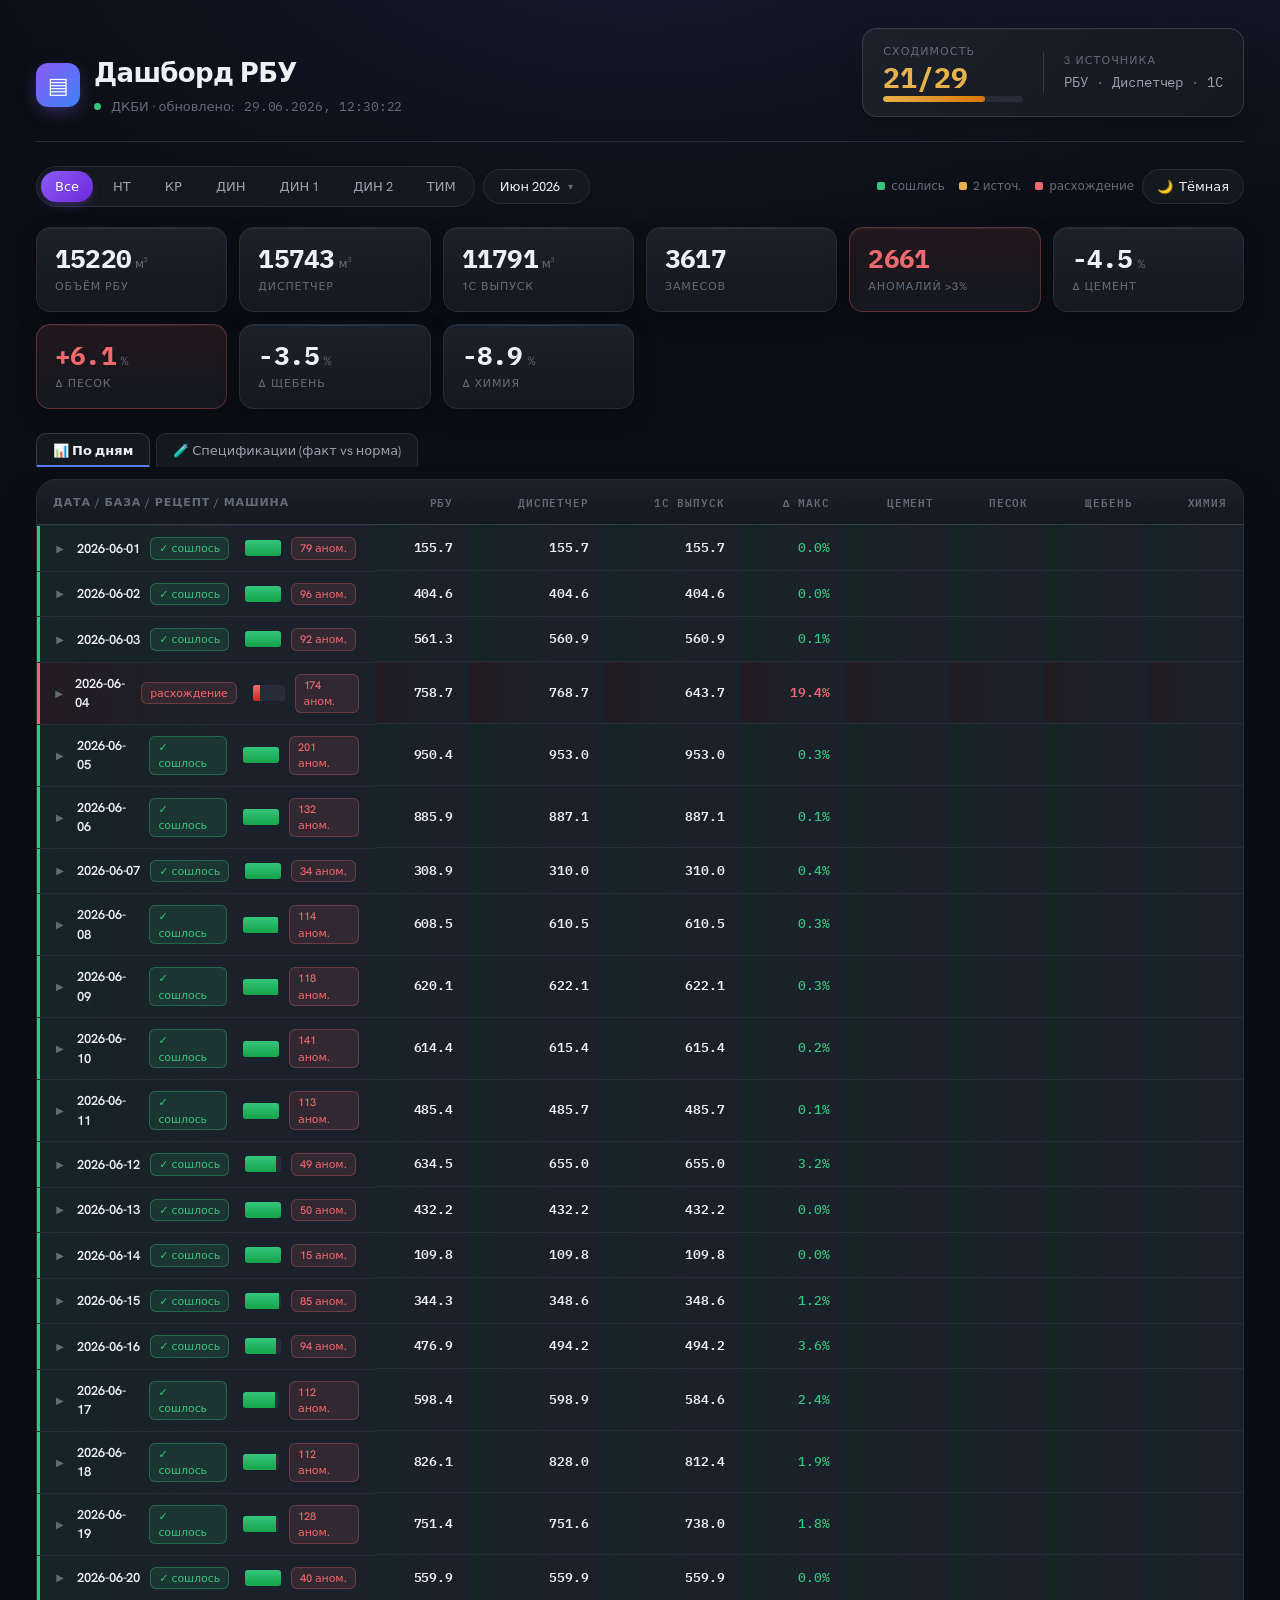
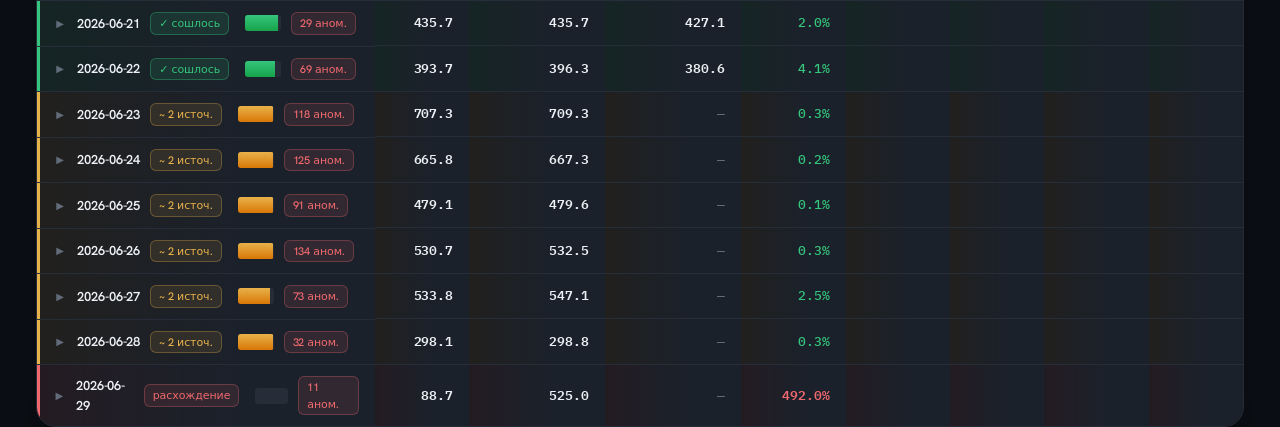
==== commit f59479dd: "design: пересадка rbu-dashboard (marketing/index/dds/debitorka) на корп-дизайн-систему dkbi-design.c" ====
--- a/index.html
+++ b/index.html
@@ -1,938 +1,967 @@
-<!DOCTYPE html>
-<html lang="ru" data-theme="dark">
-<head>
-<meta charset="utf-8">
-<meta name="viewport" content="width=device-width, initial-scale=1">
-<title>Дашборд РБУ — ДКБИ</title>
-<link rel="stylesheet" href="dkbi-design.css">
-<style>
-/* Локальные переменные → корп-токены dkbi-design.css.
-   Темы (dark/light) переключаются самой дизайн-системой через data-theme. */
-:root {
-  --bg-0: var(--dk-page);
-  --bg-1: var(--dk-surface);
-  --bg-2: var(--dk-surface-2);
-  --bg-3: var(--dk-surface-2);
-  --bg-4: var(--dk-line-2);
-  --line: var(--dk-line);
-  --line-strong: var(--dk-line-2);
-  --txt: var(--dk-ink);
-  --txt-2: var(--dk-ink-2);
-  --txt-3: var(--dk-ink-3);
-  --txt-4: var(--dk-ink-3);
-  --accent: var(--dk-primary);
-  --accent-2: var(--dk-primary);
-  --green: var(--dk-success);
-  --green-glow: var(--dk-success-tint);
-  --green-edge: color-mix(in srgb, var(--dk-success) 45%, transparent);
-  --pink: var(--dk-danger);
-  --pink-glow: var(--dk-danger-tint);
-  --pink-edge: color-mix(in srgb, var(--dk-danger) 40%, transparent);
-  --amber: var(--dk-warning);
-  --amber-glow: var(--dk-warning-tint);
-  --amber-edge: color-mix(in srgb, var(--dk-warning) 40%, transparent);
-  --hero-bg:
-    radial-gradient(ellipse 80% 60% at 50% -10%, color-mix(in srgb, var(--dk-primary) 12%, transparent) 0%, transparent 70%),
-    radial-gradient(ellipse 60% 40% at 100% 0%, color-mix(in srgb, var(--dk-accent) 7%, transparent) 0%, transparent 60%),
-    var(--dk-page);
-  --shadow-1: var(--dk-shadow);
-  --shadow-2: var(--dk-shadow);
-  --r-sm: 6px; --r-md: var(--dk-r); --r-lg: 14px; --r-xl: var(--dk-r-lg);
-}
-
-* { box-sizing: border-box; margin: 0; padding: 0; }
-html, body { height: 100%; }
-body {
-  font-family: var(--dk-font);
-  background: var(--hero-bg);
-  background-attachment: fixed;
-  color: var(--txt);
-  font-size: 13.5px;
-  line-height: 1.5;
-  -webkit-font-smoothing: antialiased;
-  letter-spacing: -0.005em;
-  padding: 28px 36px 80px;
-  transition: background-color 0.3s, color 0.3s;
-}
-
-/* Theme toggle button */
-.theme-toggle {
-  display: inline-flex; align-items: center; gap: 6px;
-  padding: 8px 14px; border-radius: 999px;
-  border: 1px solid var(--line); background: var(--bg-1); color: var(--txt);
-  cursor: pointer; font-size: 13px; font-family: inherit;
-  transition: all 0.15s;
-}
-.theme-toggle:hover { background: var(--bg-2); border-color: var(--line-strong); }
-.theme-toggle svg { width: 14px; height: 14px; }
-@media (max-width: 900px) { body { padding: 16px 14px 60px; } }
-
-.num, .mono { font-family: var(--dk-font-num); font-variant-numeric: tabular-nums; }
-
-/* ─── HERO ─────────────────────────────────────── */
-.hero {
-  display: grid; grid-template-columns: 1fr auto; gap: 24px; align-items: end;
-  padding-bottom: 24px; margin-bottom: 24px;
-  border-bottom: 1px solid var(--line);
-}
-.hero-title { display: flex; align-items: center; gap: 14px; }
-.hero-logo {
-  width: 44px; height: 44px; border-radius: 12px;
-  background: linear-gradient(135deg, var(--dk-primary), var(--dk-accent));
-  display: flex; align-items: center; justify-content: center;
-  font-size: 22px; font-weight: 700; color: var(--dk-on-accent);
-  box-shadow: 0 6px 20px -6px color-mix(in srgb, var(--dk-primary) 60%, transparent);
-}
-h1 {
-  font-family: var(--dk-font-dsp);
-  font-size: 26px; font-weight: 700; letter-spacing: -0.025em;
-  color: var(--txt);
-}
-.hero-sub { color: var(--txt-3); font-size: 13px; margin-top: 4px; display: flex; gap: 10px; align-items: center; }
-.live-dot { display: inline-block; width: 7px; height: 7px; border-radius: 50%; background: var(--green); box-shadow: 0 0 0 0 color-mix(in srgb, var(--green) 60%, transparent); animation: pulse 2.5s infinite; }
-@keyframes pulse { 0%,100%{box-shadow: 0 0 0 0 color-mix(in srgb, var(--green) 50%, transparent);} 50%{box-shadow: 0 0 0 8px transparent;} }
-
-/* Hero convergence card (big number) */
-.hero-conv {
-  display: flex; gap: 20px; align-items: center;
-  padding: 14px 20px; border-radius: var(--r-lg);
-  background: linear-gradient(135deg, var(--bg-2) 0%, var(--bg-1) 100%);
-  border: 1px solid var(--line-strong);
-  box-shadow: var(--shadow-1);
-}
-.hero-conv-num { font-family: var(--dk-font-num); font-size: 28px; font-weight: 700; color: var(--green); line-height: 1; }
-.hero-conv-num.warn { color: var(--amber); }
-.hero-conv-num.bad { color: var(--pink); }
-.hero-conv-label { color: var(--txt-3); font-size: 11px; text-transform: uppercase; letter-spacing: 0.1em; margin-bottom: 4px; }
-.hero-conv-bar { width: 140px; height: 6px; background: var(--bg-3); border-radius: 999px; overflow: hidden; margin-top: 4px; }
-.hero-conv-bar-fill { height: 100%; border-radius: 999px; background: linear-gradient(90deg, var(--green) 0%, color-mix(in srgb, var(--green) 78%, #000) 100%); transition: width 0.6s cubic-bezier(.4,0,.2,1); }
-
-/* ─── FILTERS ─────────────────────────────────────── */
-.filters {
-  display: flex; gap: 8px; flex-wrap: wrap; align-items: center; margin-bottom: 20px;
-}
-.chip-group { display: flex; gap: 6px; padding: 4px; border: 1px solid var(--line); border-radius: 999px; background: var(--bg-1); }
-.chip {
-  padding: 7px 14px; border-radius: 999px; cursor: pointer; font-size: 13px; color: var(--txt-2);
-  transition: all 0.15s; user-select: none; border: none; background: transparent; font-family: inherit;
-}
-.chip:hover { color: var(--txt); background: var(--bg-3); }
-.chip.active { background: var(--dk-primary); color: var(--dk-on-primary); box-shadow: 0 4px 12px -4px color-mix(in srgb, var(--dk-primary) 50%, transparent); }
-
-.month-picker { position: relative; }
-.month-btn {
-  padding: 8px 16px; border: 1px solid var(--line); background: var(--bg-1); color: var(--txt);
-  border-radius: 999px; cursor: pointer; font-size: 13px; font-family: inherit;
-  display: inline-flex; align-items: center; gap: 8px; transition: all 0.15s;
-}
-.month-btn:hover { border-color: var(--line-strong); background: var(--bg-2); }
-.month-btn::after { content: '▾'; font-size: 10px; color: var(--txt-3); }
-.month-dropdown {
-  display: none; position: absolute; top: calc(100% + 8px); left: 0; z-index: 20;
-  background: var(--bg-2); border: 1px solid var(--line-strong); border-radius: var(--r-md);
-  padding: 6px; min-width: 220px; max-height: 320px; overflow-y: auto;
-  box-shadow: 0 20px 40px -10px rgba(0,0,0,0.6); backdrop-filter: blur(20px);
-}
-.month-dropdown.open { display: block; animation: dropdownIn 0.15s ease-out; }
-@keyframes dropdownIn { from { opacity: 0; transform: translateY(-4px); } to { opacity: 1; transform: translateY(0); } }
-.month-item { display: flex; align-items: center; padding: 8px 12px; cursor: pointer; gap: 10px; font-size: 13.5px; border-radius: 6px; }
-.month-item:hover { background: var(--bg-3); }
-.month-item input { accent-color: var(--accent); cursor: pointer; width: 14px; height: 14px; }
-.month-item.all { border-bottom: 1px solid var(--line); font-weight: 600; margin-bottom: 4px; padding-bottom: 10px; }
-
-.legend { display: flex; gap: 14px; margin-left: auto; align-items: center; font-size: 12px; color: var(--txt-3); }
-.legend-item { display: flex; gap: 6px; align-items: center; }
-.legend-dot { width: 8px; height: 8px; border-radius: 2px; }
-
-/* ─── STATS GRID ─────────────────────────────────────── */
-.stats { display: grid; grid-template-columns: repeat(auto-fit, minmax(170px, 1fr)); gap: 12px; margin-bottom: 24px; }
-.stat {
-  position: relative; overflow: hidden;
-  background: linear-gradient(180deg, var(--bg-2) 0%, var(--bg-1) 100%);
-  border: 1px solid var(--line);
-  border-radius: var(--r-lg);
-  padding: 16px 18px;
-  transition: all 0.2s ease;
-  box-shadow: var(--shadow-1);
-}
-.stat:hover { transform: translateY(-2px); border-color: var(--line-strong); box-shadow: 0 8px 24px -8px rgba(0,0,0,0.5); }
-.stat::before {
-  content: ''; position: absolute; top: 0; left: 0; right: 0; height: 1px;
-  background: linear-gradient(90deg, transparent, rgba(255,255,255,0.06), transparent);
-}
-.stat .n { font-family: var(--dk-font-num); font-size: 26px; font-weight: 700; letter-spacing: -0.03em; color: var(--txt); line-height: 1.1; }
-.stat .l { color: var(--txt-3); font-size: 11px; margin-top: 6px; text-transform: uppercase; letter-spacing: 0.08em; font-weight: 500; }
-.stat .u { font-size: 12px; color: var(--txt-3); font-family: var(--dk-font); font-weight: 400; margin-left: 4px; }
-.stat.green { border-color: var(--green-edge); background: linear-gradient(180deg, var(--green-glow) 0%, var(--bg-1) 100%); }
-.stat.green .n { color: var(--green); }
-.stat.red { border-color: var(--pink-edge); background: linear-gradient(180deg, var(--pink-glow) 0%, var(--bg-1) 100%); }
-.stat.red .n { color: var(--pink); }
-.stat.amber { border-color: var(--amber-edge); background: linear-gradient(180deg, var(--amber-glow) 0%, var(--bg-1) 100%); }
-.stat.amber .n { color: var(--amber); }
-
-.stat-trend { display: flex; align-items: baseline; gap: 8px; margin-top: 4px; }
-.stat-trend .delta { font-size: 11px; font-family: var(--dk-font-num); color: var(--txt-3); }
-
-/* ─── TABLE ─────────────────────────────────────── */
-.table-wrap {
-  background: var(--bg-1); border: 1px solid var(--line); border-radius: var(--r-xl);
-  overflow: hidden; box-shadow: var(--shadow-2);
-}
-table { width: 100%; border-collapse: collapse; font-size: 13px; }
-thead th {
-  background: linear-gradient(180deg, var(--bg-2) 0%, var(--bg-1) 100%);
-  color: var(--txt-3); text-align: left; padding: 14px 16px;
-  position: sticky; top: 0; z-index: 3; font-weight: 600; font-size: 11px;
-  text-transform: uppercase; letter-spacing: 0.08em;
-  border-bottom: 1px solid var(--line-strong);
-}
-thead th.num { text-align: right; }
-td { padding: 11px 16px; border-top: 1px solid var(--line); }
-td.num { text-align: right; font-family: var(--dk-font-num); font-variant-numeric: tabular-nums; }
-
-/* Row hierarchy */
-.day-row { cursor: pointer; font-weight: 600; transition: background 0.12s; position: relative; }
-.day-row td { background: var(--bg-2); }
-.day-row:hover td { background: var(--bg-3); }
-.day-row td:first-child { display: flex; align-items: center; gap: 10px; }
-
-/* Convergence states */
-.day-row.conv-ok td { background: linear-gradient(90deg, rgba(34,197,94,0.07) 0%, var(--bg-2) 60%); }
-.day-row.conv-ok td:first-child { box-shadow: inset 3px 0 0 var(--green); }
-.day-row.conv-ok:hover td { background: linear-gradient(90deg, rgba(34,197,94,0.10) 0%, var(--bg-3) 60%); }
-.day-row.conv-partial td { background: linear-gradient(90deg, rgba(245,158,11,0.06) 0%, var(--bg-2) 60%); }
-.day-row.conv-partial td:first-child { box-shadow: inset 3px 0 0 var(--amber); }
-.day-row.conv-partial:hover td { background: linear-gradient(90deg, rgba(245,158,11,0.10) 0%, var(--bg-3) 60%); }
-.day-row.conv-bad td { background: linear-gradient(90deg, rgba(239,68,68,0.07) 0%, var(--bg-2) 60%); }
-.day-row.conv-bad td:first-child { box-shadow: inset 3px 0 0 var(--pink); }
-.day-row.conv-bad:hover td { background: linear-gradient(90deg, rgba(239,68,68,0.10) 0%, var(--bg-3) 60%); }
-.day-row.conv-empty td { opacity: 0.4; }
-.day-row.conv-empty td:first-child { box-shadow: inset 3px 0 0 var(--txt-4); }
-
-.base-row td { background: var(--bg-1); font-weight: 500; }
-.base-row:hover td { background: var(--bg-2); }
-.base-row.conv-ok td:first-child { box-shadow: inset 3px 0 0 rgba(34,197,94,0.7); }
-.base-row.conv-partial td:first-child { box-shadow: inset 3px 0 0 rgba(245,158,11,0.7); }
-.base-row.conv-bad td:first-child { box-shadow: inset 3px 0 0 rgba(239,68,68,0.7); }
-
-.recipe-row td { background: var(--bg-0); color: var(--txt-2); }
-.recipe-row:hover td { background: var(--bg-1); }
-.batch-row td { background: var(--bg-0); color: var(--txt-3); font-size: 12px; }
-
-/* Toggle, badges, helpers */
-.toggle { display: inline-block; width: 14px; color: var(--txt-4); font-size: 10px; text-align: center; transition: transform 0.15s; }
-.toggle.open { transform: rotate(90deg); color: var(--txt-2); }
-.badge {
-  display: inline-flex; align-items: center; gap: 4px;
-  border-radius: 6px; padding: 2px 8px; font-size: 11px;
-  font-weight: 500; font-family: var(--dk-font);
-  border: 1px solid;
-}
-.badge.ok { background: var(--green-glow); color: var(--green); border-color: var(--green-edge); }
-.badge.info { background: rgba(59,130,246,0.10); color: var(--accent-2); border-color: rgba(59,130,246,0.3); }
-.badge.warn { background: var(--pink-glow); color: var(--pink); border-color: var(--pink-edge); }
-.badge.amber { background: var(--amber-glow); color: var(--amber); border-color: var(--amber-edge); }
-.badge.empty { background: var(--bg-3); color: var(--txt-3); border-color: var(--line); }
-
-.red { color: var(--pink); font-weight: 600; }
-.blue { color: var(--accent-2); }
-.green { color: var(--green); font-weight: 500; }
-.dim { color: var(--txt-4); font-weight: 400; }
-.hidden { display: none; }
-.indent1 { padding-left: 36px !important; }
-.indent2 { padding-left: 62px !important; }
-.indent3 { padding-left: 90px !important; }
-
-/* View tabs */
-.view-tabs { display: flex; gap: 6px; margin-bottom: 12px; align-items: center; }
-.view-tab {
-  padding: 8px 16px; border-radius: 10px 10px 0 0;
-  border: 1px solid var(--line); border-bottom: none;
-  background: var(--bg-1); color: var(--txt-2);
-  cursor: pointer; font-size: 13px; font-family: inherit;
-  transition: all 0.15s;
-}
-.view-tab:hover { background: var(--bg-2); color: var(--txt); }
-.view-tab.active {
-  background: var(--bg-1); color: var(--txt); font-weight: 600;
-  border-color: var(--line-strong);
-  box-shadow: 0 -2px 0 0 var(--accent) inset;
-}
-.view-tab-export {
-  margin-left: auto; padding: 8px 14px; border-radius: 8px;
-  border: 1px solid var(--line-strong); background: var(--bg-2); color: var(--txt);
-  cursor: pointer; font-size: 12px; font-family: inherit;
-}
-.view-tab-export:hover { background: var(--bg-3); border-color: var(--accent); }
-
-.spec-subhead th { font-size: 10.5px; font-weight: 500; padding: 6px 14px; opacity: 0.7; text-transform: none; letter-spacing: 0; }
-tr.spec-row td { background: var(--bg-1); }
-tr.spec-row:hover td { background: var(--bg-2); }
-tr.spec-row td.grade { font-weight: 600; color: var(--txt); }
-td.norm { color: var(--txt-3); }
-td.fact { color: var(--txt); font-weight: 500; }
-td.delta-good { color: var(--green); }
-td.delta-bad { color: var(--pink); font-weight: 600; }
-td.delta-warn { color: var(--amber); }
-
-/* Convergence mini-bar */
-.conv-bar {
-  display: inline-block; width: 36px; height: 16px; vertical-align: middle;
-  margin-left: 6px; border-radius: 3px; overflow: hidden;
-  background: var(--bg-3); position: relative;
-}
-.conv-bar-fill {
-  position: absolute; bottom: 0; left: 0; right: 0; height: 100%;
-  background: linear-gradient(180deg, var(--green) 0%, color-mix(in srgb, var(--green) 78%, #000) 100%);
-  transition: width 0.3s;
-}
-.conv-bar.partial .conv-bar-fill { background: linear-gradient(180deg, var(--amber) 0%, color-mix(in srgb, var(--amber) 78%, #000) 100%); }
-.conv-bar.bad .conv-bar-fill { background: linear-gradient(180deg, var(--pink) 0%, color-mix(in srgb, var(--pink) 78%, #000) 100%); }
-
-/* Sparkline */
-.spark { display: inline-block; vertical-align: middle; margin-right: 8px; }
-
-/* Smooth row entry */
-tbody tr { animation: fadeIn 0.2s ease-out backwards; }
-@keyframes fadeIn { from { opacity: 0; transform: translateY(-2px); } to { opacity: 1; transform: translateY(0); } }
-
-/* Scrollbar */
-::-webkit-scrollbar { width: 10px; height: 10px; }
-::-webkit-scrollbar-track { background: var(--bg-1); }
-::-webkit-scrollbar-thumb { background: var(--bg-4); border-radius: 5px; border: 2px solid var(--bg-1); }
-::-webkit-scrollbar-thumb:hover { background: var(--line-strong); }
-</style>
-</head>
-<body>
-
-<div class="hero">
-  <div>
-    <div class="hero-title">
-      <div class="hero-logo">▤</div>
-      <div>
-        <h1>Дашборд РБУ</h1>
-        <div class="hero-sub"><span class="live-dot"></span>ДКБИ · обновлено: <span id="updated" class="mono">—</span></div>
-      </div>
-    </div>
-  </div>
-  <div class="hero-conv">
-    <div>
-      <div class="hero-conv-label">Сходимость</div>
-      <div class="hero-conv-num" id="hero-conv-num">—</div>
-      <div class="hero-conv-bar"><div class="hero-conv-bar-fill" id="hero-conv-bar" style="width:0"></div></div>
-    </div>
-    <div style="border-left:1px solid var(--line-strong); padding-left:20px;">
-      <div class="hero-conv-label">3 источника</div>
-      <div class="mono" style="font-size:14px; color:var(--txt-2)">РБУ <span style="color:var(--txt-4)">·</span> Диспетчер <span style="color:var(--txt-4)">·</span> 1С</div>
-    </div>
-  </div>
-</div>
-
-<div class="filters">
-  <div class="chip-group" id="baseChips"></div>
-  <div class="month-picker">
-    <button class="month-btn" id="monthBtn" onclick="toggleMonthDropdown()">Месяц</button>
-    <div class="month-dropdown" id="monthDropdown"></div>
-  </div>
-  <div class="legend">
-    <span class="legend-item"><span class="legend-dot" style="background:var(--green)"></span>сошлись</span>
-    <span class="legend-item"><span class="legend-dot" style="background:var(--amber)"></span>2 источ.</span>
-    <span class="legend-item"><span class="legend-dot" style="background:var(--pink)"></span>расхождение</span>
-  </div>
-  <button class="theme-toggle" id="themeToggle" onclick="toggleTheme()" title="Переключить тему">
-    <span id="themeIcon">🌙</span><span id="themeLabel">Тёмная</span>
-  </button>
-</div>
-
-<div class="stats" id="stats"></div>
-
-<!-- View switcher -->
-<div class="view-tabs">
-  <button class="view-tab active" data-view="daily" onclick="switchView('daily')">📊 По дням</button>
-  <button class="view-tab" data-view="specs" onclick="switchView('specs')">🧪 Спецификации (факт vs норма)</button>
-  <button class="view-tab-export" id="exportCsv" onclick="exportSpecsCsv()" style="display:none">⬇ CSV</button>
-</div>
-
-<div class="table-wrap" id="view-daily">
-<table>
-  <thead>
-    <tr>
-      <th style="width:28%">Дата / База / Рецепт / Машина</th>
-      <th class="num">РБУ</th>
-      <th class="num">Диспетчер</th>
-      <th class="num">1С Выпуск</th>
-      <th class="num">Δ макс</th>
-      <th class="num">Цемент</th>
-      <th class="num">Песок</th>
-      <th class="num">Щебень</th>
-      <th class="num">Химия</th>
-    </tr>
-  </thead>
-  <tbody id="tbody"></tbody>
-</table>
-</div>
-
-<div class="table-wrap hidden" id="view-specs">
-<table>
-  <thead>
-    <tr>
-      <th style="width:14%">Марка</th>
-      <th class="num">Замесов</th>
-      <th class="num">Объём, м³</th>
-      <th class="num" colspan="3">Цемент (кг/м³)</th>
-      <th class="num" colspan="3">Песок (кг/м³)</th>
-      <th class="num" colspan="3">Щебень (кг/м³)</th>
-      <th class="num" colspan="3">Химия (кг/м³)</th>
-    </tr>
-    <tr class="spec-subhead">
-      <th></th><th></th><th></th>
-      <th class="num">норма</th><th class="num">факт</th><th class="num">Δ</th>
-      <th class="num">норма</th><th class="num">факт</th><th class="num">Δ</th>
-      <th class="num">норма</th><th class="num">факт</th><th class="num">Δ</th>
-      <th class="num">норма</th><th class="num">факт</th><th class="num">Δ</th>
-    </tr>
-  </thead>
-  <tbody id="tbody-specs"></tbody>
-</table>
-</div>
-
-<script>
-// Theme: load from localStorage before anything renders
-(function initTheme() {
-  const saved = localStorage.getItem('rbu-theme') || 'dark';
-  document.documentElement.setAttribute('data-theme', saved);
-})();
-function toggleTheme() {
-  const cur = document.documentElement.getAttribute('data-theme') || 'dark';
-  const next = cur === 'dark' ? 'light' : 'dark';
-  document.documentElement.setAttribute('data-theme', next);
-  localStorage.setItem('rbu-theme', next);
-  updateThemeUI();
-}
-function updateThemeUI() {
-  const cur = document.documentElement.getAttribute('data-theme') || 'dark';
-  document.getElementById('themeIcon').textContent  = cur === 'dark' ? '🌙' : '☀️';
-  document.getElementById('themeLabel').textContent = cur === 'dark' ? 'Тёмная' : 'Светлая';
-}
-
-let DATA = null;
-let SELECTED_BASE = 'all';
-const CONV_PCT = 5, CONV_ABS = 3;
-// ДИН — агрегат (ДИН 1 + ДИН 2). В режиме "Все" суммируем только агрегаты, не дублируя отдельные ДИН 1 / ДИН 2.
-const AGGREGATE_ONLY = new Set(['НТ', 'КР', 'ДИН', 'ТИМ']);
-
-async function init() {
-  updateThemeUI();
-  const res = await fetch('data.json?v=' + Date.now());
-  DATA = await res.json();
-  document.getElementById('updated').textContent = new Date(DATA.updated).toLocaleString('ru-RU');
-
-  // Base chips
-  const chips = document.getElementById('baseChips');
-  ['all', ...DATA.bases].forEach(b => {
-    const btn = document.createElement('button');
-    btn.className = 'chip' + (b === 'all' ? ' active' : '');
-    btn.textContent = b === 'all' ? 'Все' : b;
-    btn.onclick = () => {
-      SELECTED_BASE = b;
-      document.querySelectorAll('.chip').forEach(c => c.classList.remove('active'));
-      btn.classList.add('active');
-      render();
-    };
-    chips.appendChild(btn);
-  });
-
-  // Months
-  const md = document.getElementById('monthDropdown');
-  const names = ['','Январь','Февраль','Март','Апрель','Май','Июнь','Июль','Август','Сентябрь','Октябрь','Ноябрь','Декабрь'];
-  const allItem = document.createElement('label');
-  allItem.className = 'month-item all';
-  allItem.innerHTML = '<input type="checkbox" id="monthAll" onchange="toggleAllMonths(this)"> Все месяцы';
-  md.appendChild(allItem);
-  DATA.months.slice().reverse().forEach(m => {
-    const [y, mo] = m.split('-');
-    const item = document.createElement('label');
-    item.className = 'month-item';
-    item.innerHTML = '<input type="checkbox" class="monthCb" value="' + m + '" onchange="onMonthChange()"> ' + names[parseInt(mo)] + ' ' + y;
-    md.appendChild(item);
-  });
-  const cbs = document.querySelectorAll('.monthCb');
-  if (cbs.length > 0) cbs[0].checked = true;
-  updateMonthBtnText();
-  document.addEventListener('click', e => {
-    if (!e.target.closest('.month-picker')) document.getElementById('monthDropdown').classList.remove('open');
-  });
-  render();
-}
-
-function convergence(rbu, disp, onec) {
-  const present = [rbu, disp, onec].filter(v => v != null && v > 0);
-  if (present.length === 0) return 'empty';
-  if (present.length === 1) return 'bad';
-  const mn = Math.min(...present), mx = Math.max(...present);
-  const tol = Math.max(CONV_ABS, mn * CONV_PCT / 100);
-  if (mx - mn <= tol) return present.length === 3 ? 'ok' : 'partial';
-  return 'bad';
-}
-function maxSpreadPct(rbu, disp, onec) {
-  const v = [rbu, disp, onec].filter(x => x != null && x > 0);
-  if (v.length < 2) return null;
-  const mn = Math.min(...v), mx = Math.max(...v);
-  return ((mx - mn) / mn * 100);
-}
-function devClass(pct) { if (Math.abs(pct) > 3) return pct > 0 ? 'red' : 'blue'; return 'green'; }
-function devStr(pct) {
-  if (pct === null || pct === undefined || isNaN(pct)) return '<span class="dim">—</span>';
-  const s = pct > 0 ? '+' + pct.toFixed(1) + '%' : pct.toFixed(1) + '%';
-  return '<span class="' + devClass(pct) + '">' + s + '</span>';
-}
-function fmt(v) { return v > 0 ? '<span>' + v.toFixed(1) + '</span>' : '<span class="dim">—</span>'; }
-
-function getSelectedMonths() {
-  const allCb = document.getElementById('monthAll');
-  if (allCb && allCb.checked) return DATA.months;
-  const checked = [...document.querySelectorAll('.monthCb:checked')].map(c => c.value);
-  return checked.length > 0 ? checked : DATA.months;
-}
-function toggleMonthDropdown() { document.getElementById('monthDropdown').classList.toggle('open'); }
-function toggleAllMonths(cb) { document.querySelectorAll('.monthCb').forEach(c => c.checked = cb.checked); updateMonthBtnText(); render(); }
-function onMonthChange() {
-  const allCb = document.getElementById('monthAll');
-  const cbs = document.querySelectorAll('.monthCb');
-  allCb.checked = [...cbs].every(c => c.checked);
-  updateMonthBtnText(); render();
-}
-function updateMonthBtnText() {
-  const names = ['','Янв','Фев','Мар','Апр','Май','Июн','Июл','Авг','Сен','Окт','Ноя','Дек'];
-  const selected = getSelectedMonths();
-  const btn = document.getElementById('monthBtn');
-  let label = '';
-  if (selected.length === DATA.months.length) label = 'Все месяцы';
-  else if (selected.length <= 2) label = selected.map(m => { const [y,mo] = m.split('-'); return names[parseInt(mo)] + ' ' + y; }).join(', ');
-  else label = selected.length + ' мес.';
-  btn.firstChild.textContent = label;
-}
-
-// Sparkline for daily convergence trend
-function sparkline(values, w=44, h=14) {
-  if (!values.length) return '';
-  const max = Math.max(...values, 1);
-  const step = w / Math.max(values.length - 1, 1);
-  const pts = values.map((v, i) => `${(i*step).toFixed(1)},${(h - (v/max)*h).toFixed(1)}`).join(' ');
-  return `<svg class="spark" width="${w}" height="${h}" viewBox="0 0 ${w} ${h}">
-    <polyline points="${pts}" fill="none" stroke="rgba(139,92,246,0.7)" stroke-width="1.3"/>
-  </svg>`;
-}
-
-// Mini convergence bar (visualize spread%)
-function convBar(spreadPct, conv) {
-  if (spreadPct === null) return '';
-  const cls = conv;  // 'ok' | 'partial' | 'bad'
-  const fillPct = Math.max(0, Math.min(100, 100 - spreadPct * 4));  // 0% spread = full bar
-  return `<span class="conv-bar ${cls}"><span class="conv-bar-fill" style="width:${fillPct}%"></span></span>`;
-}
-
-function render() {
-  const selectedMonths = getSelectedMonths();
-  const tbody = document.getElementById('tbody');
-  tbody.innerHTML = '';
-
-  let totalVol = 0, totalDispVol = 0, totalOnecVol = 0, totalBatches = 0, totalAnomalies = 0;
-  let totalFactCem = 0, totalNormCem = 0, totalFactSand = 0, totalNormSand = 0;
-  let totalFactGrav = 0, totalNormGrav = 0, totalFactChem = 0, totalNormChem = 0;
-  let daysOk = 0, daysPartial = 0, daysBad = 0, daysEmpty = 0;
-
-  const days = Object.entries(DATA.days)
-    .filter(([d]) => selectedMonths.some(m => d.startsWith(m)))
-    .sort((a, b) => a[0].localeCompare(b[0]));
-
-  days.forEach(([date, bases]) => {
-    // В "Все" — берём только агрегаты (ДИН вместо ДИН 1/ДИН 2). При явном выборе показываем ровно эту базу.
-    const basesToShow = SELECTED_BASE === 'all'
-      ? DATA.bases.filter(b => AGGREGATE_ONLY.has(b))
-      : [SELECTED_BASE];
-    let dayVol = 0, dayDispVol = 0, dayOnecVol = 0, dayBatches = 0, dayAnomalies = 0;
-    const dayId = 'day-' + date;
-    const dayBases = [];
-
-    basesToShow.forEach(b => {
-      const bd = bases[b];
-      if (!bd) return;
-      const bVol = bd.totalVolume || 0;
-      const bDispVol = bd.dispatcherVolume || 0;
-      const bOnecVol = bd.shipmentVolume || 0;
-      let bBatches = 0, bAnomalies = 0;
-      const recs = [];
-      Object.entries(bd.recipes || {}).forEach(([rName, rd]) => {
-        const batches = rd.batches || [];
-        bBatches += batches.length;
-        batches.forEach(bt => {
-          if (Math.abs(bt.devCement||0) > 3 || Math.abs(bt.devSand||0) > 3 ||
-              Math.abs(bt.devGravel||0) > 3 || Math.abs(bt.devChem||0) > 3) bAnomalies++;
-        });
-        recs.push({ name: rName, data: rd, batches });
-      });
-      dayVol += bVol; dayDispVol += bDispVol; dayOnecVol += bOnecVol;
-      dayBatches += bBatches; dayAnomalies += bAnomalies;
-      if (recs.length > 0 || bVol > 0 || bDispVol > 0 || bOnecVol > 0) {
-        dayBases.push({ base: b, vol: bVol, dispVol: bDispVol, onecVol: bOnecVol,
-                        batches: bBatches, anomalies: bAnomalies, recipes: recs });
-      }
-    });
-
-    totalVol += dayVol; totalDispVol += dayDispVol; totalOnecVol += dayOnecVol;
-    totalBatches += dayBatches; totalAnomalies += dayAnomalies;
-
-    const conv = convergence(dayVol, dayDispVol, dayOnecVol);
-    if (conv === 'ok') daysOk++;
-    else if (conv === 'partial') daysPartial++;
-    else if (conv === 'bad') daysBad++;
-    else daysEmpty++;
-
-    if (dayBases.length === 0 && conv === 'empty') return;
-
-    const spread = maxSpreadPct(dayVol, dayDispVol, dayOnecVol);
-    const badge = conv === 'ok' ? '<span class="badge ok">✓ сошлось</span>' :
-                  conv === 'partial' ? '<span class="badge amber">~ 2 источ.</span>' :
-                  conv === 'bad' ? '<span class="badge warn">расхождение</span>' :
-                  '<span class="badge empty">нет данных</span>';
-    const cBar = convBar(spread, conv);
-
-    const dayRow = document.createElement('tr');
-    dayRow.className = 'day-row conv-' + conv;
-    dayRow.innerHTML =
-      '<td><span class="toggle" id="t-'+dayId+'">▶</span>' +
-        '<span>' + date + '</span>' +
-        badge + cBar +
-        (dayAnomalies > 0 ? '<span class="badge warn">' + dayAnomalies + ' аном.</span>' : '') +
-      '</td>' +
-      '<td class="num">' + fmt(dayVol) + '</td>' +
-      '<td class="num">' + fmt(dayDispVol) + '</td>' +
-      '<td class="num">' + fmt(dayOnecVol) + '</td>' +
-      '<td class="num ' + (spread != null && spread > CONV_PCT ? 'red' : 'green') + '">' +
-        (spread != null ? spread.toFixed(1) + '%' : '<span class="dim">—</span>') + '</td>' +
-      '<td></td><td></td><td></td><td></td>';
-    dayRow.onclick = () => toggle(dayId);
-    tbody.appendChild(dayRow);
-
-    dayBases.forEach((db, bi) => {
-      const bid = dayId + '-b' + bi;
-      const bConv = convergence(db.vol, db.dispVol, db.onecVol);
-      const bSpread = maxSpreadPct(db.vol, db.dispVol, db.onecVol);
-
-      const baseRow = document.createElement('tr');
-      baseRow.className = 'base-row conv-' + bConv + ' hidden';
-      baseRow.dataset.parent = dayId;
-      baseRow.innerHTML =
-        '<td class="indent1"><span class="toggle" id="t-'+bid+'">▶</span><b>' + db.base + '</b>' +
-        ' <span class="dim">· ' + db.batches + ' зам.</span>' +
-        (db.anomalies > 0 ? '<span class="badge warn">' + db.anomalies + '</span>' : '') +
-        '</td>' +
-        '<td class="num">' + fmt(db.vol) + '</td>' +
-        '<td class="num">' + fmt(db.dispVol) + '</td>' +
-        '<td class="num">' + fmt(db.onecVol) + '</td>' +
-        '<td class="num ' + (bSpread != null && bSpread > CONV_PCT ? 'red' : 'green') + '">' +
-          (bSpread != null ? bSpread.toFixed(1) + '%' : '<span class="dim">—</span>') + '</td>' +
-        '<td></td><td></td><td></td><td></td>';
-      baseRow.onclick = e => { e.stopPropagation(); toggle(bid); };
-      tbody.appendChild(baseRow);
-
-      db.recipes.forEach((rec, ri) => {
-        const rid = bid + '-r' + ri;
-        const rd = rec.data;
-        const rVol = rd.totalVolume || 0;
-        const rDispVol = rd.dispatcherVolume || 0;
-        const rOnecVol = rd.shipmentVolume || 0;
-        const norm = DATA.recipes[rec.name];
-
-        let rDevCem = '', rDevSand = '', rDevGrav = '', rDevChem = '';
-        if (norm && rVol > 0) {
-          const nc = norm.cement * rVol, ns = norm.sand * rVol, ng = norm.gravel * rVol, nch = norm.chem * rVol;
-          if (nc > 0) { rDevCem = devStr((rd.factCement - nc) / nc * 100); totalFactCem += rd.factCement; totalNormCem += nc; }
-          if (ns > 0) { rDevSand = devStr((rd.factSand - ns) / ns * 100); totalFactSand += rd.factSand; totalNormSand += ns; }
-          if (ng > 0) { rDevGrav = devStr((rd.factGravel - ng) / ng * 100); totalFactGrav += rd.factGravel; totalNormGrav += ng; }
-          if (nch > 0) { rDevChem = devStr((rd.factChem - nch) / nch * 100); totalFactChem += rd.factChem; totalNormChem += nch; }
-        }
-        const rSpread = maxSpreadPct(rVol, rDispVol, rOnecVol);
-
-        const recRow = document.createElement('tr');
-        recRow.className = 'recipe-row hidden';
-        recRow.dataset.parent = bid;
-        // Recipe freshness badge: green "новый" if ≤7 days, dim date otherwise
-        let recipeMeta = '';
-        if (norm && norm.updated) {
-          const d = new Date(norm.updated + 'T00:00:00Z');
-          const now = new Date();
-          const ageDays = Math.floor((now - d) / 86400000);
-          const dateStr = norm.updated.slice(8,10) + '.' + norm.updated.slice(5,7) + '.' + norm.updated.slice(0,4);
-          if (ageDays <= 7) recipeMeta = ' <span class="badge ok" title="Рецепт обновлён '+dateStr+'">🔄 нов. ' + dateStr + '</span>';
-          else if (ageDays <= 30) recipeMeta = ' <span class="badge amber" title="Рецепт обновлён '+dateStr+'">' + dateStr + '</span>';
-          else recipeMeta = ' <span class="dim" title="Рецепт от '+dateStr+'">· от ' + dateStr + '</span>';
-        } else if (norm) {
-          recipeMeta = ' <span class="badge warn" title="Нет даты в справочнике">без даты</span>';
-        }
-
-        recRow.innerHTML =
-          '<td class="indent2"><span class="toggle" id="t-'+rid+'">▶</span>' + rec.name + recipeMeta +
-          ' <span class="dim">· ' + rec.batches.length + '</span></td>' +
-          '<td class="num">' + fmt(rVol) + '</td>' +
-          '<td class="num">' + fmt(rDispVol) + '</td>' +
-          '<td class="num">' + fmt(rOnecVol) + '</td>' +
-          '<td class="num ' + (rSpread != null && rSpread > CONV_PCT ? 'red' : '') + '">' +
-            (rSpread != null ? rSpread.toFixed(1) + '%' : '') + '</td>' +
-          '<td class="num">' + (rDevCem || '<span class="dim">—</span>') + '</td>' +
-          '<td class="num">' + (rDevSand || '<span class="dim">—</span>') + '</td>' +
-          '<td class="num">' + (rDevGrav || '<span class="dim">—</span>') + '</td>' +
-          '<td class="num">' + (rDevChem || '<span class="dim">—</span>') + '</td>';
-        recRow.onclick = e => { e.stopPropagation(); toggle(rid); };
-        tbody.appendChild(recRow);
-
-        rec.batches.forEach(bt => {
-          const bRow = document.createElement('tr');
-          bRow.className = 'batch-row hidden';
-          bRow.dataset.parent = rid;
-          bRow.innerHTML =
-            '<td class="indent3"><span style="opacity:0.6">🚛</span> ' + bt.truck + '</td>' +
-            '<td class="num">' + bt.volume + '</td>' +
-            '<td class="num"><span class="dim">—</span></td>' +
-            '<td class="num"><span class="dim">—</span></td>' +
-            '<td></td>' +
-            '<td class="num">' + devStr(bt.devCement) + '</td>' +
-            '<td class="num">' + devStr(bt.devSand) + '</td>' +
-            '<td class="num">' + devStr(bt.devGravel) + '</td>' +
-            '<td class="num">' + devStr(bt.devChem) + '</td>';
-          tbody.appendChild(bRow);
-        });
-      });
-    });
-  });
-
-  // Hero convergence
-  const totalActive = daysOk + daysPartial + daysBad;
-  const convPctValue = totalActive > 0 ? (daysOk / totalActive * 100) : 0;
-  const hcn = document.getElementById('hero-conv-num');
-  const hcb = document.getElementById('hero-conv-bar');
-  hcn.textContent = daysOk + '/' + totalActive;
-  hcn.className = 'hero-conv-num ' + (convPctValue >= 80 ? '' : convPctValue >= 50 ? 'warn' : 'bad');
-  hcb.style.width = convPctValue + '%';
-  if (convPctValue < 80) hcb.style.background = convPctValue >= 50
-    ? 'linear-gradient(90deg, var(--amber), color-mix(in srgb, var(--amber) 78%, #000))'
-    : 'linear-gradient(90deg, var(--pink), color-mix(in srgb, var(--pink) 78%, #000))';
-  else hcb.style.background = 'linear-gradient(90deg, var(--green), color-mix(in srgb, var(--green) 78%, #000))';
-
-  // Stats
-  const devCemTotal  = totalNormCem  > 0 ? ((totalFactCem  - totalNormCem)  / totalNormCem  * 100) : null;
-  const devSandTotal = totalNormSand > 0 ? ((totalFactSand - totalNormSand) / totalNormSand * 100) : null;
-  const devGravTotal = totalNormGrav > 0 ? ((totalFactGrav - totalNormGrav) / totalNormGrav * 100) : null;
-  const devChemTotal = totalNormChem > 0 ? ((totalFactChem - totalNormChem) / totalNormChem * 100) : null;
-
-  function statClass(val) { if (val === null) return ''; return Math.abs(val) > 3 ? (val > 0 ? 'red' : '') : 'green'; }
-  function statBlock(val, label) {
-    if (val === null) return '<div class="stat"><div class="n">—</div><div class="l">' + label + '</div></div>';
-    const sign = val > 0 ? '+' : '';
-    return '<div class="stat ' + statClass(val) + '"><div class="n">' + sign + val.toFixed(1) + '<span class="u">%</span></div><div class="l">' + label + '</div></div>';
-  }
-
-  document.getElementById('stats').innerHTML =
-    '<div class="stat"><div class="n">' + totalVol.toFixed(0) + '<span class="u">м³</span></div><div class="l">Объём РБУ</div></div>' +
-    '<div class="stat"><div class="n">' + totalDispVol.toFixed(0) + '<span class="u">м³</span></div><div class="l">Диспетчер</div></div>' +
-    '<div class="stat"><div class="n">' + totalOnecVol.toFixed(0) + '<span class="u">м³</span></div><div class="l">1С Выпуск</div></div>' +
-    '<div class="stat"><div class="n">' + totalBatches + '</div><div class="l">Замесов</div></div>' +
-    '<div class="stat ' + (totalAnomalies > 0 ? 'red' : 'green') + '"><div class="n">' + totalAnomalies + '</div><div class="l">Аномалий >3%</div></div>' +
-    statBlock(devCemTotal,  'Δ Цемент') +
-    statBlock(devSandTotal, 'Δ Песок') +
-    statBlock(devGravTotal, 'Δ Щебень') +
-    statBlock(devChemTotal, 'Δ Химия');
-}
-
-function toggle(id) {
-  const rows = document.querySelectorAll('[data-parent="' + id + '"]');
-  const tog = document.getElementById('t-' + id);
-  if (!tog) return;
-  const show = !tog.classList.contains('open');
-  tog.classList.toggle('open', show);
-  tog.textContent = show ? '▶' : '▶';
-  rows.forEach(r => {
-    r.classList.toggle('hidden', !show);
-    if (!show) collapseChildren(r);
-  });
-}
-function collapseChildren(row) {
-  const childToggle = row.querySelector('.toggle');
-  if (!childToggle) return;
-  const childId = childToggle.id?.replace('t-', '');
-  if (!childId) return;
-  childToggle.classList.remove('open');
-  document.querySelectorAll('[data-parent="' + childId + '"]').forEach(cr => {
-    cr.classList.add('hidden');
-    collapseChildren(cr);
-  });
-}
-
-// ─────── СПЕЦИФИКАЦИИ ───────
-// Считает среднее фактическое потребление материалов на м³ по всем замесам
-// в выбранном периоде (месяцы фильтра). Сравнивает с нормой из справочника.
-
-let CURRENT_VIEW = 'daily';
-let LAST_SPEC_ROWS = [];   // для CSV-экспорта
-
-function switchView(v) {
-  CURRENT_VIEW = v;
-  document.querySelectorAll('.view-tab').forEach(t => t.classList.toggle('active', t.dataset.view === v));
-  document.getElementById('view-daily').classList.toggle('hidden', v !== 'daily');
-  document.getElementById('view-specs').classList.toggle('hidden', v !== 'specs');
-  document.getElementById('exportCsv').style.display = v === 'specs' ? 'inline-flex' : 'none';
-  if (v === 'specs') renderSpecs();
-}
-
-function computeSpecs(selectedMonths, selectedBase) {
-  // Обходим все batches в выбранный период. За каждую марку:
-  //   sumVol = Σ batch.volume    (м³)
-  //   sumCem = Σ batch.cement    (кг всего)
-  //   → факт кг/м³ = sumCem / sumVol
-  const agg = {};   // marka → { batches, vol, cem, sand, grav, chem }
-  const bases = selectedBase === 'all'
-    ? DATA.bases.filter(b => AGGREGATE_ONLY.has(b))
-    : [selectedBase];
-
-  for (const [date, dayBases] of Object.entries(DATA.days)) {
-    if (!selectedMonths.some(m => date.startsWith(m))) continue;
-    for (const bn of bases) {
-      const bd = dayBases[bn];
-      if (!bd || !bd.recipes) continue;
-      for (const [marka, rd] of Object.entries(bd.recipes)) {
-        for (const bt of (rd.batches || [])) {
-          if (!(bt.volume > 0)) continue;
-          const a = agg[marka] = agg[marka] || { batches: 0, vol: 0, cem: 0, sand: 0, grav: 0, chem: 0 };
-          a.batches++;
-          a.vol  += bt.volume;
-          a.cem  += (bt.cement || 0);
-          a.sand += (bt.sand   || 0);
-          a.grav += (bt.gravel || 0);
-          a.chem += (bt.chem   || 0);
-        }
-      }
-    }
-  }
-
-  const rows = [];
-  for (const [marka, a] of Object.entries(agg)) {
-    if (a.vol <= 0) continue;
-    const norm = DATA.recipes[marka] || {};
-    const fact = {
-      cem:  a.cem  / a.vol,
-      sand: a.sand / a.vol,
-      grav: a.grav / a.vol,
-      chem: a.chem / a.vol,
-    };
-    rows.push({
-      marka,
-      batches: a.batches,
-      vol: a.vol,
-      norm: { cem: norm.cement || 0, sand: norm.sand || 0, grav: norm.gravel || 0, chem: norm.chem || 0 },
-      fact,
-      updated: norm.updated || null,
-    });
-  }
-  // Сортируем по убыванию объёма
-  rows.sort((a, b) => b.vol - a.vol);
-  return rows;
-}
-
-function deltaCls(fact, norm) {
-  if (!(norm > 0)) return '';
-  const pct = (fact - norm) / norm * 100;
-  const abs = Math.abs(pct);
-  if (abs <= 3) return 'delta-good';
-  if (abs <= 7) return 'delta-warn';
-  return 'delta-bad';
-}
-function deltaTxt(fact, norm) {
-  if (!(norm > 0)) return '<span class="dim">—</span>';
-  const pct = (fact - norm) / norm * 100;
-  const sign = pct > 0 ? '+' : '';
-  return sign + pct.toFixed(1) + '%';
-}
-function n3(v) { return v > 0 ? v.toFixed(3) : '<span class="dim">—</span>'; }
-
-function renderSpecs() {
-  const selectedMonths = getSelectedMonths();
-  const rows = computeSpecs(selectedMonths, SELECTED_BASE);
-  LAST_SPEC_ROWS = rows;
-  const tb = document.getElementById('tbody-specs');
-  tb.innerHTML = '';
-
-  if (rows.length === 0) {
-    tb.innerHTML = '<tr><td colspan="15" style="text-align:center;padding:24px;color:var(--txt-3)">Нет данных за выбранный период</td></tr>';
-    return;
-  }
-
-  for (const r of rows) {
-    const dateStr = r.updated ? r.updated.slice(8,10)+'.'+r.updated.slice(5,7)+'.'+r.updated.slice(0,4) : '—';
-    const tr = document.createElement('tr');
-    tr.className = 'spec-row';
-    tr.innerHTML =
-      '<td class="grade">' + r.marka + '<div class="dim" style="font-size:11px">рецепт: ' + dateStr + '</div></td>' +
-      '<td class="num">' + r.batches + '</td>' +
-      '<td class="num">' + r.vol.toFixed(1) + '</td>' +
-      // Cement
-      '<td class="num norm">' + n3(r.norm.cem) + '</td>' +
-      '<td class="num fact">' + n3(r.fact.cem) + '</td>' +
-      '<td class="num ' + deltaCls(r.fact.cem, r.norm.cem) + '">' + deltaTxt(r.fact.cem, r.norm.cem) + '</td>' +
-      // Sand
-      '<td class="num norm">' + n3(r.norm.sand) + '</td>' +
-      '<td class="num fact">' + n3(r.fact.sand) + '</td>' +
-      '<td class="num ' + deltaCls(r.fact.sand, r.norm.sand) + '">' + deltaTxt(r.fact.sand, r.norm.sand) + '</td>' +
-      // Gravel
-      '<td class="num norm">' + n3(r.norm.grav) + '</td>' +
-      '<td class="num fact">' + n3(r.fact.grav) + '</td>' +
-      '<td class="num ' + deltaCls(r.fact.grav, r.norm.grav) + '">' + deltaTxt(r.fact.grav, r.norm.grav) + '</td>' +
-      // Chem
-      '<td class="num norm">' + n3(r.norm.chem) + '</td>' +
-      '<td class="num fact">' + n3(r.fact.chem) + '</td>' +
-      '<td class="num ' + deltaCls(r.fact.chem, r.norm.chem) + '">' + deltaTxt(r.fact.chem, r.norm.chem) + '</td>';
-    tb.appendChild(tr);
-  }
-}
-
-function exportSpecsCsv() {
-  if (!LAST_SPEC_ROWS.length) { alert('Сначала переключись на вкладку Спецификации'); return; }
-  const header = [
-    'Марка','Замесов','Объём м³','Дата рецепта',
-    'Норма Цемент','Факт Цемент','Δ Цемент %',
-    'Норма Песок','Факт Песок','Δ Песок %',
-    'Норма Щебень','Факт Щебень','Δ Щебень %',
-    'Норма Химия','Факт Химия','Δ Химия %'
-  ];
-  const pct = (f,n) => n > 0 ? ((f-n)/n*100).toFixed(1) : '';
-  const lines = [header.join(';')];
-  for (const r of LAST_SPEC_ROWS) {
-    lines.push([
-      r.marka, r.batches, r.vol.toFixed(1), r.updated || '',
-      r.norm.cem.toFixed(3),  r.fact.cem.toFixed(3),  pct(r.fact.cem, r.norm.cem),
-      r.norm.sand.toFixed(3), r.fact.sand.toFixed(3), pct(r.fact.sand, r.norm.sand),
-      r.norm.grav.toFixed(3), r.fact.grav.toFixed(3), pct(r.fact.grav, r.norm.grav),
-      r.norm.chem.toFixed(4), r.fact.chem.toFixed(4), pct(r.fact.chem, r.norm.chem),
-    ].map(v => String(v).replace(/;/g, ',')).join(';'));
-  }
-  const bom = '﻿';   // чтобы Excel понял UTF-8
-  const csv = bom + lines.join('\n');
-  const blob = new Blob([csv], { type: 'text/csv;charset=utf-8' });
-  const url = URL.createObjectURL(blob);
-  const a = document.createElement('a');
-  a.href = url; a.download = 'rbu-specs-' + new Date().toISOString().slice(0,10) + '.csv';
-  a.click();
-  URL.revokeObjectURL(url);
-}
-
-// При смене фильтров — перерисовать активную вкладку
-const _origRender = render;
-render = function() {
-  _origRender();
-  if (CURRENT_VIEW === 'specs') renderSpecs();
-};
-
-init();
-</script>
-</body>
-</html>
+<!DOCTYPE html>
+<html lang="ru" data-theme="dark">
+<head>
+<meta charset="utf-8">
+<meta name="viewport" content="width=device-width, initial-scale=1">
+<title>Дашборд РБУ — ДКБИ</title>
+<link rel="preconnect" href="https://fonts.googleapis.com">
+<link rel="preconnect" href="https://fonts.gstatic.com" crossorigin>
+<link href="https://fonts.googleapis.com/css2?family=Inter:wght@400;500;600;700;800&family=JetBrains+Mono:wght@400;500;600&display=swap" rel="stylesheet">
+<link rel="stylesheet" href="dkbi-design.css">
+<style>
+/* DARK (default) — репойнт на dk-токены (dkbi-design.css) */
+:root, [data-theme="dark"] {
+  --bg-0: var(--dk-page);
+  --bg-1: var(--dk-surface);
+  --bg-2: var(--dk-surface-2);
+  --bg-3: var(--dk-line);
+  --bg-4: var(--dk-line-2);
+  --line: var(--dk-line);
+  --line-strong: var(--dk-line-2);
+  --txt: var(--dk-ink);
+  --txt-2: var(--dk-ink-2);
+  --txt-3: var(--dk-ink-3);
+  --txt-4: var(--dk-ink-3);
+  --accent: var(--dk-primary);
+  --accent-2: var(--dk-primary-h);
+  --green: var(--dk-success);
+  --green-glow: rgba(53, 197, 124, 0.12);
+  --green-edge: rgba(53, 197, 124, 0.35);
+  --pink: var(--dk-danger);
+  --pink-glow: rgba(240, 105, 110, 0.10);
+  --pink-edge: rgba(240, 105, 110, 0.30);
+  --amber: var(--dk-warning);
+  --amber-glow: rgba(232, 178, 74, 0.10);
+  --amber-edge: rgba(232, 178, 74, 0.30);
+  --hero-bg: radial-gradient(ellipse 80% 60% at 50% -10%, rgba(91, 124, 255, 0.12) 0%, transparent 70%), radial-gradient(ellipse 60% 40% at 100% 0%, rgba(91, 124, 255, 0.07) 0%, transparent 60%), var(--bg-0);
+  --shadow-1: 0 1px 0 rgba(255,255,255,0.04) inset, 0 8px 24px -8px rgba(0,0,0,0.5);
+  --shadow-2: 0 2px 0 rgba(255,255,255,0.05) inset, 0 24px 48px -16px rgba(0,0,0,0.6);
+  --r-sm: 6px; --r-md: 10px; --r-lg: 14px; --r-xl: 20px;
+}
+
+/* LIGHT — репойнт на dk-токены (dkbi-design.css) */
+[data-theme="light"] {
+  --bg-0: var(--dk-page);
+  --bg-1: var(--dk-surface);
+  --bg-2: var(--dk-surface-2);
+  --bg-3: var(--dk-surface-2);
+  --bg-4: var(--dk-line);
+  --line: var(--dk-line);
+  --line-strong: var(--dk-line-2);
+  --txt: var(--dk-ink);
+  --txt-2: var(--dk-ink-2);
+  --txt-3: var(--dk-ink-3);
+  --txt-4: var(--dk-ink-3);
+  --accent: var(--dk-primary);
+  --accent-2: var(--dk-primary-h);
+  --green: var(--dk-success);
+  --green-glow: rgba(18, 161, 80, 0.10);
+  --green-edge: rgba(18, 161, 80, 0.35);
+  --pink: var(--dk-danger);
+  --pink-glow: rgba(229, 72, 77, 0.08);
+  --pink-edge: rgba(229, 72, 77, 0.30);
+  --amber: var(--dk-warning);
+  --amber-glow: rgba(217, 138, 0, 0.10);
+  --amber-edge: rgba(217, 138, 0, 0.30);
+  --hero-bg: radial-gradient(ellipse 80% 60% at 50% -10%, rgba(43, 80, 230, 0.06) 0%, transparent 70%), radial-gradient(ellipse 60% 40% at 100% 0%, rgba(43, 80, 230, 0.05) 0%, transparent 60%), var(--bg-0);
+  --shadow-1: 0 1px 0 rgba(0,0,0,0.02) inset, 0 4px 16px -8px rgba(20,25,40,0.10);
+  --shadow-2: 0 2px 0 rgba(0,0,0,0.02) inset, 0 16px 40px -16px rgba(20,25,40,0.15);
+}
+
+* { box-sizing: border-box; margin: 0; padding: 0; }
+html, body { height: 100%; }
+body {
+  font-family: var(--dk-font), -apple-system, BlinkMacSystemFont, system-ui, sans-serif;
+  background: var(--hero-bg);
+  background-attachment: fixed;
+  color: var(--txt);
+  font-size: 13.5px;
+  line-height: 1.5;
+  -webkit-font-smoothing: antialiased;
+  letter-spacing: -0.005em;
+  padding: 28px 36px 80px;
+  transition: background-color 0.3s, color 0.3s;
+}
+button, input, select, textarea { font-family: inherit; }
+
+/* Theme toggle button */
+.theme-toggle {
+  display: inline-flex; align-items: center; gap: 6px;
+  padding: 8px 14px; border-radius: 999px;
+  border: 1px solid var(--line); background: var(--bg-1); color: var(--txt);
+  cursor: pointer; font-size: 13px; font-family: inherit;
+  transition: all 0.15s;
+}
+.theme-toggle:hover { background: var(--bg-2); border-color: var(--line-strong); }
+.theme-toggle svg { width: 14px; height: 14px; }
+@media (max-width: 900px) { body { padding: 16px 14px 60px; } }
+
+.num, .mono { font-family: var(--dk-font-num), ui-monospace, SFMono-Regular, Menlo, monospace; font-variant-numeric: tabular-nums; }
+
+/* ─── HERO ─────────────────────────────────────── */
+.hero {
+  display: grid; grid-template-columns: 1fr auto; gap: 24px; align-items: end;
+  padding-bottom: 24px; margin-bottom: 24px;
+  border-bottom: 1px solid var(--line);
+}
+.hero-title { display: flex; align-items: center; gap: 14px; }
+.hero-logo {
+  width: 44px; height: 44px; border-radius: 12px;
+  background: linear-gradient(135deg, #8b5cf6, #3b82f6);
+  display: flex; align-items: center; justify-content: center;
+  font-size: 22px; font-weight: 700; color: #fff;
+  box-shadow: 0 6px 20px -6px rgba(139, 92, 246, 0.6);
+}
+h1 {
+  font-family: var(--dk-font), sans-serif;
+  font-size: 26px; font-weight: 700; letter-spacing: -0.025em;
+  color: var(--txt);
+}
+.hero-sub { color: var(--txt-3); font-size: 13px; margin-top: 4px; display: flex; gap: 10px; align-items: center; }
+.live-dot { display: inline-block; width: 7px; height: 7px; border-radius: 50%; background: var(--green); box-shadow: 0 0 0 0 rgba(34,197,94,0.6); animation: pulse 2.5s infinite; }
+@keyframes pulse { 0%,100%{box-shadow: 0 0 0 0 rgba(34,197,94,0.5);} 50%{box-shadow: 0 0 0 8px rgba(34,197,94,0);} }
+
+/* Hero convergence card (big number) */
+.hero-conv {
+  display: flex; gap: 20px; align-items: center;
+  padding: 14px 20px; border-radius: var(--r-lg);
+  background: linear-gradient(135deg, var(--bg-2) 0%, var(--bg-1) 100%);
+  border: 1px solid var(--line-strong);
+  box-shadow: var(--shadow-1);
+}
+.hero-conv-num { font-family: var(--dk-font-num), monospace; font-size: 28px; font-weight: 700; color: var(--green); line-height: 1; }
+.hero-conv-num.warn { color: var(--amber); }
+.hero-conv-num.bad { color: var(--pink); }
+.hero-conv-label { color: var(--txt-3); font-size: 11px; text-transform: uppercase; letter-spacing: 0.1em; margin-bottom: 4px; }
+.hero-conv-bar { width: 140px; height: 6px; background: var(--bg-3); border-radius: 999px; overflow: hidden; margin-top: 4px; }
+.hero-conv-bar-fill { height: 100%; border-radius: 999px; background: linear-gradient(90deg, var(--green) 0%, #16a34a 100%); transition: width 0.6s cubic-bezier(.4,0,.2,1); }
+
+/* ─── FILTERS ─────────────────────────────────────── */
+.filters {
+  display: flex; gap: 8px; flex-wrap: wrap; align-items: center; margin-bottom: 20px;
+}
+.chip-group { display: flex; gap: 6px; padding: 4px; border: 1px solid var(--line); border-radius: 999px; background: var(--bg-1); }
+.chip {
+  padding: 7px 14px; border-radius: 999px; cursor: pointer; font-size: 13px; color: var(--txt-2);
+  transition: all 0.15s; user-select: none; border: none; background: transparent; font-family: inherit;
+}
+.chip:hover { color: var(--txt); background: var(--bg-3); }
+.chip.active { background: linear-gradient(135deg, #8b5cf6, #6d28d9); color: #fff; box-shadow: 0 4px 12px -4px rgba(139, 92, 246, 0.5); }
+
+.month-picker { position: relative; }
+.month-btn {
+  padding: 8px 16px; border: 1px solid var(--line); background: var(--bg-1); color: var(--txt);
+  border-radius: 999px; cursor: pointer; font-size: 13px; font-family: inherit;
+  display: inline-flex; align-items: center; gap: 8px; transition: all 0.15s;
+}
+.month-btn:hover { border-color: var(--line-strong); background: var(--bg-2); }
+.month-btn::after { content: '▾'; font-size: 10px; color: var(--txt-3); }
+.month-dropdown {
+  display: none; position: absolute; top: calc(100% + 8px); left: 0; z-index: 20;
+  background: var(--bg-2); border: 1px solid var(--line-strong); border-radius: var(--r-md);
+  padding: 6px; min-width: 220px; max-height: 320px; overflow-y: auto;
+  box-shadow: 0 20px 40px -10px rgba(0,0,0,0.6); backdrop-filter: blur(20px);
+}
+.month-dropdown.open { display: block; animation: dropdownIn 0.15s ease-out; }
+@keyframes dropdownIn { from { opacity: 0; transform: translateY(-4px); } to { opacity: 1; transform: translateY(0); } }
+.month-item { display: flex; align-items: center; padding: 8px 12px; cursor: pointer; gap: 10px; font-size: 13.5px; border-radius: 6px; }
+.month-item:hover { background: var(--bg-3); }
+.month-item input { accent-color: var(--accent); cursor: pointer; width: 14px; height: 14px; }
+.month-item.all { border-bottom: 1px solid var(--line); font-weight: 600; margin-bottom: 4px; padding-bottom: 10px; }
+
+.legend { display: flex; gap: 14px; margin-left: auto; align-items: center; font-size: 12px; color: var(--txt-3); }
+.legend-item { display: flex; gap: 6px; align-items: center; }
+.legend-dot { width: 8px; height: 8px; border-radius: 2px; }
+
+/* ─── STATS GRID ─────────────────────────────────────── */
+.stats { display: grid; grid-template-columns: repeat(auto-fit, minmax(170px, 1fr)); gap: 12px; margin-bottom: 24px; }
+.stat {
+  position: relative; overflow: hidden;
+  background: linear-gradient(180deg, var(--bg-2) 0%, var(--bg-1) 100%);
+  border: 1px solid var(--line);
+  border-radius: var(--r-lg);
+  padding: 16px 18px;
+  transition: all 0.2s ease;
+  box-shadow: var(--shadow-1);
+}
+.stat:hover { transform: translateY(-2px); border-color: var(--line-strong); box-shadow: 0 8px 24px -8px rgba(0,0,0,0.5); }
+.stat::before {
+  content: ''; position: absolute; top: 0; left: 0; right: 0; height: 1px;
+  background: linear-gradient(90deg, transparent, rgba(255,255,255,0.06), transparent);
+}
+.stat .n { font-family: var(--dk-font-num), monospace; font-size: 26px; font-weight: 700; letter-spacing: -0.03em; color: var(--txt); line-height: 1.1; }
+.stat .l { color: var(--txt-3); font-size: 11px; margin-top: 6px; text-transform: uppercase; letter-spacing: 0.08em; font-weight: 500; }
+.stat .u { font-size: 12px; color: var(--txt-3); font-family: var(--dk-font), sans-serif; font-weight: 400; margin-left: 4px; }
+.stat.green { border-color: var(--green-edge); background: linear-gradient(180deg, var(--green-glow) 0%, var(--bg-1) 100%); }
+.stat.green .n { color: var(--green); }
+.stat.red { border-color: var(--pink-edge); background: linear-gradient(180deg, var(--pink-glow) 0%, var(--bg-1) 100%); }
+.stat.red .n { color: var(--pink); }
+.stat.amber { border-color: var(--amber-edge); background: linear-gradient(180deg, var(--amber-glow) 0%, var(--bg-1) 100%); }
+.stat.amber .n { color: var(--amber); }
+
+.stat-trend { display: flex; align-items: baseline; gap: 8px; margin-top: 4px; }
+.stat-trend .delta { font-size: 11px; font-family: var(--dk-font-num), monospace; color: var(--txt-3); }
+
+/* ─── TABLE ─────────────────────────────────────── */
+.table-wrap {
+  background: var(--bg-1); border: 1px solid var(--line); border-radius: var(--r-xl);
+  overflow: hidden; box-shadow: var(--shadow-2);
+}
+table { width: 100%; border-collapse: collapse; font-size: 13px; }
+thead th {
+  background: linear-gradient(180deg, var(--bg-2) 0%, var(--bg-1) 100%);
+  color: var(--txt-3); text-align: left; padding: 14px 16px;
+  position: sticky; top: 0; z-index: 3; font-weight: 600; font-size: 11px;
+  text-transform: uppercase; letter-spacing: 0.08em;
+  border-bottom: 1px solid var(--line-strong);
+}
+thead th.num { text-align: right; }
+td { padding: 11px 16px; border-top: 1px solid var(--line); }
+td.num { text-align: right; font-family: var(--dk-font-num), monospace; font-variant-numeric: tabular-nums; }
+
+/* Row hierarchy */
+.day-row { cursor: pointer; font-weight: 600; transition: background 0.12s; position: relative; }
+.day-row td { background: var(--bg-2); }
+.day-row:hover td { background: var(--bg-3); }
+.day-row td:first-child { display: flex; align-items: center; gap: 10px; }
+
+/* Convergence states */
+.day-row.conv-ok td { background: linear-gradient(90deg, rgba(34,197,94,0.07) 0%, var(--bg-2) 60%); }
+.day-row.conv-ok td:first-child { box-shadow: inset 3px 0 0 var(--green); }
+.day-row.conv-ok:hover td { background: linear-gradient(90deg, rgba(34,197,94,0.10) 0%, var(--bg-3) 60%); }
+.day-row.conv-partial td { background: linear-gradient(90deg, rgba(245,158,11,0.06) 0%, var(--bg-2) 60%); }
+.day-row.conv-partial td:first-child { box-shadow: inset 3px 0 0 var(--amber); }
+.day-row.conv-partial:hover td { background: linear-gradient(90deg, rgba(245,158,11,0.10) 0%, var(--bg-3) 60%); }
+.day-row.conv-bad td { background: linear-gradient(90deg, rgba(239,68,68,0.07) 0%, var(--bg-2) 60%); }
+.day-row.conv-bad td:first-child { box-shadow: inset 3px 0 0 var(--pink); }
+.day-row.conv-bad:hover td { background: linear-gradient(90deg, rgba(239,68,68,0.10) 0%, var(--bg-3) 60%); }
+.day-row.conv-empty td { opacity: 0.4; }
+.day-row.conv-empty td:first-child { box-shadow: inset 3px 0 0 var(--txt-4); }
+
+.base-row td { background: var(--bg-1); font-weight: 500; }
+.base-row:hover td { background: var(--bg-2); }
+.base-row.conv-ok td:first-child { box-shadow: inset 3px 0 0 rgba(34,197,94,0.7); }
+.base-row.conv-partial td:first-child { box-shadow: inset 3px 0 0 rgba(245,158,11,0.7); }
+.base-row.conv-bad td:first-child { box-shadow: inset 3px 0 0 rgba(239,68,68,0.7); }
+
+.recipe-row td { background: var(--bg-0); color: var(--txt-2); }
+.recipe-row:hover td { background: var(--bg-1); }
+.batch-row td { background: var(--bg-0); color: var(--txt-3); font-size: 12px; }
+
+/* Toggle, badges, helpers */
+.toggle { display: inline-block; width: 14px; color: var(--txt-4); font-size: 10px; text-align: center; transition: transform 0.15s; }
+.toggle.open { transform: rotate(90deg); color: var(--txt-2); }
+.badge {
+  display: inline-flex; align-items: center; gap: 4px;
+  border-radius: 6px; padding: 2px 8px; font-size: 11px;
+  font-weight: 500; font-family: var(--dk-font), sans-serif;
+  border: 1px solid;
+}
+.badge.ok { background: var(--green-glow); color: var(--green); border-color: var(--green-edge); }
+.badge.info { background: rgba(59,130,246,0.10); color: var(--accent-2); border-color: rgba(59,130,246,0.3); }
+.badge.warn { background: var(--pink-glow); color: var(--pink); border-color: var(--pink-edge); }
+.badge.amber { background: var(--amber-glow); color: var(--amber); border-color: var(--amber-edge); }
+.badge.empty { background: var(--bg-3); color: var(--txt-3); border-color: var(--line); }
+
+.red { color: var(--pink); font-weight: 600; }
+.blue { color: var(--accent-2); }
+.green { color: var(--green); font-weight: 500; }
+.dim { color: var(--txt-4); font-weight: 400; }
+.hidden { display: none; }
+.indent1 { padding-left: 36px !important; }
+.indent2 { padding-left: 62px !important; }
+.indent3 { padding-left: 90px !important; }
+
+/* View tabs */
+.view-tabs { display: flex; gap: 6px; margin-bottom: 12px; align-items: center; }
+.view-tab {
+  padding: 8px 16px; border-radius: 10px 10px 0 0;
+  border: 1px solid var(--line); border-bottom: none;
+  background: var(--bg-1); color: var(--txt-2);
+  cursor: pointer; font-size: 13px; font-family: inherit;
+  transition: all 0.15s;
+}
+.view-tab:hover { background: var(--bg-2); color: var(--txt); }
+.view-tab.active {
+  background: var(--bg-1); color: var(--txt); font-weight: 600;
+  border-color: var(--line-strong);
+  box-shadow: 0 -2px 0 0 var(--accent) inset;
+}
+.view-tab-export {
+  margin-left: auto; padding: 8px 14px; border-radius: 8px;
+  border: 1px solid var(--line-strong); background: var(--bg-2); color: var(--txt);
+  cursor: pointer; font-size: 12px; font-family: inherit;
+}
+.view-tab-export:hover { background: var(--bg-3); border-color: var(--accent); }
+
+.spec-subhead th { font-size: 10.5px; font-weight: 500; padding: 6px 14px; opacity: 0.7; text-transform: none; letter-spacing: 0; }
+tr.spec-row td { background: var(--bg-1); }
+tr.spec-row:hover td { background: var(--bg-2); }
+tr.spec-row td.grade { font-weight: 600; color: var(--txt); }
+td.norm { color: var(--txt-3); }
+td.fact { color: var(--txt); font-weight: 500; }
+td.delta-good { color: var(--green); }
+td.delta-bad { color: var(--pink); font-weight: 600; }
+td.delta-warn { color: var(--amber); }
+
+/* Convergence mini-bar */
+.conv-bar {
+  display: inline-block; width: 36px; height: 16px; vertical-align: middle;
+  margin-left: 6px; border-radius: 3px; overflow: hidden;
+  background: var(--bg-3); position: relative;
+}
+.conv-bar-fill {
+  position: absolute; bottom: 0; left: 0; right: 0; height: 100%;
+  background: linear-gradient(180deg, var(--green) 0%, #16a34a 100%);
+  transition: width 0.3s;
+}
+.conv-bar.partial .conv-bar-fill { background: linear-gradient(180deg, var(--amber) 0%, #d97706 100%); }
+.conv-bar.bad .conv-bar-fill { background: linear-gradient(180deg, var(--pink) 0%, #dc2626 100%); }
+
+/* Sparkline */
+.spark { display: inline-block; vertical-align: middle; margin-right: 8px; }
+
+/* Smooth row entry */
+tbody tr { animation: fadeIn 0.2s ease-out backwards; }
+@keyframes fadeIn { from { opacity: 0; transform: translateY(-2px); } to { opacity: 1; transform: translateY(0); } }
+
+/* Scrollbar */
+::-webkit-scrollbar { width: 10px; height: 10px; }
+::-webkit-scrollbar-track { background: var(--bg-1); }
+::-webkit-scrollbar-thumb { background: var(--bg-4); border-radius: 5px; border: 2px solid var(--bg-1); }
+::-webkit-scrollbar-thumb:hover { background: var(--line-strong); }
+</style>
+</head>
+<body>
+
+<div class="hero">
+  <div>
+    <div class="hero-title">
+      <div class="hero-logo">▤</div>
+      <div>
+        <h1>Дашборд РБУ</h1>
+        <div class="hero-sub"><span class="live-dot"></span>ДКБИ · обновлено: <span id="updated" class="mono">—</span></div>
+      </div>
+    </div>
+  </div>
+  <div class="hero-conv">
+    <div>
+      <div class="hero-conv-label">Сходимость</div>
+      <div class="hero-conv-num" id="hero-conv-num">—</div>
+      <div class="hero-conv-bar"><div class="hero-conv-bar-fill" id="hero-conv-bar" style="width:0"></div></div>
+    </div>
+    <div style="border-left:1px solid var(--line-strong); padding-left:20px;">
+      <div class="hero-conv-label">3 источника</div>
+      <div class="mono" style="font-size:14px; color:var(--txt-2)">РБУ <span style="color:var(--txt-4)">·</span> Диспетчер <span style="color:var(--txt-4)">·</span> 1С</div>
+    </div>
+  </div>
+</div>
+
+<div class="filters">
+  <div class="chip-group" id="baseChips"></div>
+  <div class="month-picker">
+    <button class="month-btn" id="monthBtn" onclick="toggleMonthDropdown()">Месяц</button>
+    <div class="month-dropdown" id="monthDropdown"></div>
+  </div>
+  <div class="legend">
+    <span class="legend-item"><span class="legend-dot" style="background:var(--green)"></span>сошлись</span>
+    <span class="legend-item"><span class="legend-dot" style="background:var(--amber)"></span>2 источ.</span>
+    <span class="legend-item"><span class="legend-dot" style="background:var(--pink)"></span>расхождение</span>
+  </div>
+  <button class="theme-toggle" id="themeToggle" onclick="toggleTheme()" title="Переключить тему">
+    <span id="themeIcon">🌙</span><span id="themeLabel">Тёмная</span>
+  </button>
+</div>
+
+<div class="stats" id="stats"></div>
+
+<!-- View switcher -->
+<div class="view-tabs">
+  <button class="view-tab active" data-view="daily" onclick="switchView('daily')">📊 По дням</button>
+  <button class="view-tab" data-view="specs" onclick="switchView('specs')">🧪 Спецификации (факт vs норма)</button>
+  <button class="view-tab-export" id="exportCsv" onclick="exportSpecsCsv()" style="display:none">⬇ CSV</button>
+</div>
+
+<div class="table-wrap" id="view-daily">
+<table>
+  <thead>
+    <tr>
+      <th style="width:28%">Дата / База / Рецепт / Машина</th>
+      <th class="num">РБУ</th>
+      <th class="num">Диспетчер</th>
+      <th class="num">1С Выпуск</th>
+      <th class="num">Δ макс</th>
+      <th class="num">Цемент</th>
+      <th class="num">Песок</th>
+      <th class="num">Щебень</th>
+      <th class="num">Химия</th>
+    </tr>
+  </thead>
+  <tbody id="tbody"></tbody>
+</table>
+</div>
+
+<div class="table-wrap hidden" id="view-specs">
+<table>
+  <thead>
+    <tr>
+      <th style="width:14%">Марка</th>
+      <th class="num">Замесов</th>
+      <th class="num">Объём, м³</th>
+      <th class="num" colspan="3">Цемент (кг/м³)</th>
+      <th class="num" colspan="3">Песок (кг/м³)</th>
+      <th class="num" colspan="3">Щебень (кг/м³)</th>
+      <th class="num" colspan="3">Химия (кг/м³)</th>
+    </tr>
+    <tr class="spec-subhead">
+      <th></th><th></th><th></th>
+      <th class="num">норма</th><th class="num">факт</th><th class="num">Δ</th>
+      <th class="num">норма</th><th class="num">факт</th><th class="num">Δ</th>
+      <th class="num">норма</th><th class="num">факт</th><th class="num">Δ</th>
+      <th class="num">норма</th><th class="num">факт</th><th class="num">Δ</th>
+    </tr>
+  </thead>
+  <tbody id="tbody-specs"></tbody>
+</table>
+</div>
+
+<script>
+// Theme: load from localStorage before anything renders
+(function initTheme() {
+  const saved = localStorage.getItem('rbu-theme') || 'dark';
+  document.documentElement.setAttribute('data-theme', saved);
+})();
+function toggleTheme() {
+  const cur = document.documentElement.getAttribute('data-theme') || 'dark';
+  const next = cur === 'dark' ? 'light' : 'dark';
+  document.documentElement.setAttribute('data-theme', next);
+  localStorage.setItem('rbu-theme', next);
+  updateThemeUI();
+}
+function updateThemeUI() {
+  const cur = document.documentElement.getAttribute('data-theme') || 'dark';
+  document.getElementById('themeIcon').textContent  = cur === 'dark' ? '🌙' : '☀️';
+  document.getElementById('themeLabel').textContent = cur === 'dark' ? 'Тёмная' : 'Светлая';
+}
+
+let DATA = null;
+let SELECTED_BASE = 'all';
+const CONV_PCT = 5, CONV_ABS = 3;
+// ДИН — агрегат (ДИН 1 + ДИН 2). В режиме "Все" суммируем только агрегаты, не дублируя отдельные ДИН 1 / ДИН 2.
+const AGGREGATE_ONLY = new Set(['НТ', 'КР', 'ДИН', 'ТИМ']);
+
+async function init() {
+  updateThemeUI();
+  const res = await fetch('data.json?v=' + Date.now());
+  DATA = await res.json();
+  document.getElementById('updated').textContent = new Date(DATA.updated).toLocaleString('ru-RU');
+
+  // Base chips
+  const chips = document.getElementById('baseChips');
+  ['all', ...DATA.bases].forEach(b => {
+    const btn = document.createElement('button');
+    btn.className = 'chip' + (b === 'all' ? ' active' : '');
+    btn.textContent = b === 'all' ? 'Все' : b;
+    btn.onclick = () => {
+      SELECTED_BASE = b;
+      document.querySelectorAll('.chip').forEach(c => c.classList.remove('active'));
+      btn.classList.add('active');
+      render();
+    };
+    chips.appendChild(btn);
+  });
+
+  // Months
+  const md = document.getElementById('monthDropdown');
+  const names = ['','Январь','Февраль','Март','Апрель','Май','Июнь','Июль','Август','Сентябрь','Октябрь','Ноябрь','Декабрь'];
+  const allItem = document.createElement('label');
+  allItem.className = 'month-item all';
+  allItem.innerHTML = '<input type="checkbox" id="monthAll" onchange="toggleAllMonths(this)"> Все месяцы';
+  md.appendChild(allItem);
+  DATA.months.slice().reverse().forEach(m => {
+    const [y, mo] = m.split('-');
+    const item = document.createElement('label');
+    item.className = 'month-item';
+    item.innerHTML = '<input type="checkbox" class="monthCb" value="' + m + '" onchange="onMonthChange()"> ' + names[parseInt(mo)] + ' ' + y;
+    md.appendChild(item);
+  });
+  const cbs = document.querySelectorAll('.monthCb');
+  if (cbs.length > 0) cbs[0].checked = true;
+  updateMonthBtnText();
+  document.addEventListener('click', e => {
+    if (!e.target.closest('.month-picker')) document.getElementById('monthDropdown').classList.remove('open');
+  });
+  render();
+}
+
+function convergence(rbu, disp, onec) {
+  const present = [rbu, disp, onec].filter(v => v != null && v > 0);
+  if (present.length === 0) return 'empty';
+  if (present.length === 1) return 'bad';
+  const mn = Math.min(...present), mx = Math.max(...present);
+  const tol = Math.max(CONV_ABS, mn * CONV_PCT / 100);
+  if (mx - mn <= tol) return present.length === 3 ? 'ok' : 'partial';
+  return 'bad';
+}
+function maxSpreadPct(rbu, disp, onec) {
+  const v = [rbu, disp, onec].filter(x => x != null && x > 0);
+  if (v.length < 2) return null;
+  const mn = Math.min(...v), mx = Math.max(...v);
+  return ((mx - mn) / mn * 100);
+}
+function devClass(pct) { if (Math.abs(pct) > 3) return pct > 0 ? 'red' : 'blue'; return 'green'; }
+function devStr(pct) {
+  if (pct === null || pct === undefined || isNaN(pct)) return '<span class="dim">—</span>';
+  const s = pct > 0 ? '+' + pct.toFixed(1) + '%' : pct.toFixed(1) + '%';
+  return '<span class="' + devClass(pct) + '">' + s + '</span>';
+}
+function fmt(v) { return v > 0 ? '<span>' + v.toFixed(1) + '</span>' : '<span class="dim">—</span>'; }
+
+function getSelectedMonths() {
+  const allCb = document.getElementById('monthAll');
+  if (allCb && allCb.checked) return DATA.months;
+  const checked = [...document.querySelectorAll('.monthCb:checked')].map(c => c.value);
+  return checked.length > 0 ? checked : DATA.months;
+}
+function toggleMonthDropdown() { document.getElementById('monthDropdown').classList.toggle('open'); }
+function toggleAllMonths(cb) { document.querySelectorAll('.monthCb').forEach(c => c.checked = cb.checked); updateMonthBtnText(); render(); }
+function onMonthChange() {
+  const allCb = document.getElementById('monthAll');
+  const cbs = document.querySelectorAll('.monthCb');
+  allCb.checked = [...cbs].every(c => c.checked);
+  updateMonthBtnText(); render();
+}
+function updateMonthBtnText() {
+  const names = ['','Янв','Фев','Мар','Апр','Май','Июн','Июл','Авг','Сен','Окт','Ноя','Дек'];
+  const selected = getSelectedMonths();
+  const btn = document.getElementById('monthBtn');
+  let label = '';
+  if (selected.length === DATA.months.length) label = 'Все месяцы';
+  else if (selected.length <= 2) label = selected.map(m => { const [y,mo] = m.split('-'); return names[parseInt(mo)] + ' ' + y; }).join(', ');
+  else label = selected.length + ' мес.';
+  btn.firstChild.textContent = label;
+}
+
+// Sparkline for daily convergence trend
+function sparkline(values, w=44, h=14) {
+  if (!values.length) return '';
+  const max = Math.max(...values, 1);
+  const step = w / Math.max(values.length - 1, 1);
+  const pts = values.map((v, i) => `${(i*step).toFixed(1)},${(h - (v/max)*h).toFixed(1)}`).join(' ');
+  return `<svg class="spark" width="${w}" height="${h}" viewBox="0 0 ${w} ${h}">
+    <polyline points="${pts}" fill="none" stroke="rgba(139,92,246,0.7)" stroke-width="1.3"/>
+  </svg>`;
+}
+
+// Mini convergence bar (visualize spread%)
+function convBar(spreadPct, conv) {
+  if (spreadPct === null) return '';
+  const cls = conv;  // 'ok' | 'partial' | 'bad'
+  const fillPct = Math.max(0, Math.min(100, 100 - spreadPct * 4));  // 0% spread = full bar
+  return `<span class="conv-bar ${cls}"><span class="conv-bar-fill" style="width:${fillPct}%"></span></span>`;
+}
+
+function render() {
+  const selectedMonths = getSelectedMonths();
+  const tbody = document.getElementById('tbody');
+  tbody.innerHTML = '';
+
+  let totalVol = 0, totalDispVol = 0, totalOnecVol = 0, totalBatches = 0, totalAnomalies = 0;
+  let totalFactCem = 0, totalNormCem = 0, totalFactSand = 0, totalNormSand = 0;
+  let totalFactGrav = 0, totalNormGrav = 0, totalFactChem = 0, totalNormChem = 0;
+  let daysOk = 0, daysPartial = 0, daysBad = 0, daysEmpty = 0;
+
+  const days = Object.entries(DATA.days)
+    .filter(([d]) => selectedMonths.some(m => d.startsWith(m)))
+    .sort((a, b) => a[0].localeCompare(b[0]));
+
+  days.forEach(([date, bases]) => {
+    // В "Все" — берём только агрегаты (ДИН вместо ДИН 1/ДИН 2). При явном выборе показываем ровно эту базу.
+    const basesToShow = SELECTED_BASE === 'all'
+      ? DATA.bases.filter(b => AGGREGATE_ONLY.has(b))
+      : [SELECTED_BASE];
+    let dayVol = 0, dayDispVol = 0, dayOnecVol = 0, dayBatches = 0, dayAnomalies = 0;
+    const dayId = 'day-' + date;
+    const dayBases = [];
+
+    basesToShow.forEach(b => {
+      const bd = bases[b];
+      if (!bd) return;
+      const bVol = bd.totalVolume || 0;
+      const bDispVol = bd.dispatcherVolume || 0;
+      const bOnecVol = bd.shipmentVolume || 0;
+      let bBatches = 0, bAnomalies = 0;
+      const recs = [];
+      Object.entries(bd.recipes || {}).forEach(([rName, rd]) => {
+        const batches = rd.batches || [];
+        bBatches += batches.length;
+        batches.forEach(bt => {
+          if (Math.abs(bt.devCement||0) > 3 || Math.abs(bt.devSand||0) > 3 ||
+              Math.abs(bt.devGravel||0) > 3 || Math.abs(bt.devChem||0) > 3) bAnomalies++;
+        });
+        recs.push({ name: rName, data: rd, batches });
+      });
+      dayVol += bVol; dayDispVol += bDispVol; dayOnecVol += bOnecVol;
+      dayBatches += bBatches; dayAnomalies += bAnomalies;
+      if (recs.length > 0 || bVol > 0 || bDispVol > 0 || bOnecVol > 0) {
+        dayBases.push({ base: b, vol: bVol, dispVol: bDispVol, onecVol: bOnecVol,
+                        batches: bBatches, anomalies: bAnomalies, recipes: recs });
+      }
+    });
+
+    totalVol += dayVol; totalDispVol += dayDispVol; totalOnecVol += dayOnecVol;
+    totalBatches += dayBatches; totalAnomalies += dayAnomalies;
+
+    const conv = convergence(dayVol, dayDispVol, dayOnecVol);
+    if (conv === 'ok') daysOk++;
+    else if (conv === 'partial') daysPartial++;
+    else if (conv === 'bad') daysBad++;
+    else daysEmpty++;
+
+    if (dayBases.length === 0 && conv === 'empty') return;
+
+    const spread = maxSpreadPct(dayVol, dayDispVol, dayOnecVol);
+    const badge = conv === 'ok' ? '<span class="badge ok">✓ сошлось</span>' :
+                  conv === 'partial' ? '<span class="badge amber">~ 2 источ.</span>' :
+                  conv === 'bad' ? '<span class="badge warn">расхождение</span>' :
+                  '<span class="badge empty">нет данных</span>';
+    const cBar = convBar(spread, conv);
+
+    const dayRow = document.createElement('tr');
+    dayRow.className = 'day-row conv-' + conv;
+    dayRow.innerHTML =
+      '<td><span class="toggle" id="t-'+dayId+'">▶</span>' +
+        '<span>' + date + '</span>' +
+        badge + cBar +
+        (dayAnomalies > 0 ? '<span class="badge warn">' + dayAnomalies + ' аном.</span>' : '') +
+      '</td>' +
+      '<td class="num">' + fmt(dayVol) + '</td>' +
+      '<td class="num">' + fmt(dayDispVol) + '</td>' +
+      '<td class="num">' + fmt(dayOnecVol) + '</td>' +
+      '<td class="num ' + (spread != null && spread > CONV_PCT ? 'red' : 'green') + '">' +
+        (spread != null ? spread.toFixed(1) + '%' : '<span class="dim">—</span>') + '</td>' +
+      '<td></td><td></td><td></td><td></td>';
+    dayRow.onclick = () => toggle(dayId);
+    tbody.appendChild(dayRow);
+
+    dayBases.forEach((db, bi) => {
+      const bid = dayId + '-b' + bi;
+      const bConv = convergence(db.vol, db.dispVol, db.onecVol);
+      const bSpread = maxSpreadPct(db.vol, db.dispVol, db.onecVol);
+
+      const baseRow = document.createElement('tr');
+      baseRow.className = 'base-row conv-' + bConv + ' hidden';
+      baseRow.dataset.parent = dayId;
+      baseRow.innerHTML =
+        '<td class="indent1"><span class="toggle" id="t-'+bid+'">▶</span><b>' + db.base + '</b>' +
+        ' <span class="dim">· ' + db.batches + ' зам.</span>' +
+        (db.anomalies > 0 ? '<span class="badge warn">' + db.anomalies + '</span>' : '') +
+        '</td>' +
+        '<td class="num">' + fmt(db.vol) + '</td>' +
+        '<td class="num">' + fmt(db.dispVol) + '</td>' +
+        '<td class="num">' + fmt(db.onecVol) + '</td>' +
+        '<td class="num ' + (bSpread != null && bSpread > CONV_PCT ? 'red' : 'green') + '">' +
+          (bSpread != null ? bSpread.toFixed(1) + '%' : '<span class="dim">—</span>') + '</td>' +
+        '<td></td><td></td><td></td><td></td>';
+      baseRow.onclick = e => { e.stopPropagation(); toggle(bid); };
+      tbody.appendChild(baseRow);
+
+      db.recipes.forEach((rec, ri) => {
+        const rid = bid + '-r' + ri;
+        const rd = rec.data;
+        const rVol = rd.totalVolume || 0;
+        const rDispVol = rd.dispatcherVolume || 0;
+        const rOnecVol = rd.shipmentVolume || 0;
+        const norm = DATA.recipes[rec.name];
+
+        let rDevCem = '', rDevSand = '', rDevGrav = '', rDevChem = '';
+        if (norm && rVol > 0) {
+          const nc = norm.cement * rVol, ns = norm.sand * rVol, ng = norm.gravel * rVol, nch = norm.chem * rVol;
+          if (nc > 0) { rDevCem = devStr((rd.factCement - nc) / nc * 100); totalFactCem += rd.factCement; totalNormCem += nc; }
+          if (ns > 0) { rDevSand = devStr((rd.factSand - ns) / ns * 100); totalFactSand += rd.factSand; totalNormSand += ns; }
+          if (ng > 0) { rDevGrav = devStr((rd.factGravel - ng) / ng * 100); totalFactGrav += rd.factGravel; totalNormGrav += ng; }
+          if (nch > 0) { rDevChem = devStr((rd.factChem - nch) / nch * 100); totalFactChem += rd.factChem; totalNormChem += nch; }
+        }
+        const rSpread = maxSpreadPct(rVol, rDispVol, rOnecVol);
+
+        const recRow = document.createElement('tr');
+        recRow.className = 'recipe-row hidden';
+        recRow.dataset.parent = bid;
+        // Recipe freshness badge: green "новый" if ≤7 days, dim date otherwise
+        let recipeMeta = '';
+        if (norm && norm.updated) {
+          const d = new Date(norm.updated + 'T00:00:00Z');
+          const now = new Date();
+          const ageDays = Math.floor((now - d) / 86400000);
+          const dateStr = norm.updated.slice(8,10) + '.' + norm.updated.slice(5,7) + '.' + norm.updated.slice(0,4);
+          if (ageDays <= 7) recipeMeta = ' <span class="badge ok" title="Рецепт обновлён '+dateStr+'">🔄 нов. ' + dateStr + '</span>';
+          else if (ageDays <= 30) recipeMeta = ' <span class="badge amber" title="Рецепт обновлён '+dateStr+'">' + dateStr + '</span>';
+          else recipeMeta = ' <span class="dim" title="Рецепт от '+dateStr+'">· от ' + dateStr + '</span>';
+        } else if (norm) {
+          recipeMeta = ' <span class="badge warn" title="Нет даты в справочнике">без даты</span>';
+        }
+
+        recRow.innerHTML =
+          '<td class="indent2"><span class="toggle" id="t-'+rid+'">▶</span>' + rec.name + recipeMeta +
+          ' <span class="dim">· ' + rec.batches.length + '</span></td>' +
+          '<td class="num">' + fmt(rVol) + '</td>' +
+          '<td class="num">' + fmt(rDispVol) + '</td>' +
+          '<td class="num">' + fmt(rOnecVol) + '</td>' +
+          '<td class="num ' + (rSpread != null && rSpread > CONV_PCT ? 'red' : '') + '">' +
+            (rSpread != null ? rSpread.toFixed(1) + '%' : '') + '</td>' +
+          '<td class="num">' + (rDevCem || '<span class="dim">—</span>') + '</td>' +
+          '<td class="num">' + (rDevSand || '<span class="dim">—</span>') + '</td>' +
+          '<td class="num">' + (rDevGrav || '<span class="dim">—</span>') + '</td>' +
+          '<td class="num">' + (rDevChem || '<span class="dim">—</span>') + '</td>';
+        recRow.onclick = e => { e.stopPropagation(); toggle(rid); };
+        tbody.appendChild(recRow);
+
+        rec.batches.forEach(bt => {
+          const bRow = document.createElement('tr');
+          bRow.className = 'batch-row hidden';
+          bRow.dataset.parent = rid;
+          bRow.innerHTML =
+            '<td class="indent3"><span style="opacity:0.6">🚛</span> ' + bt.truck + '</td>' +
+            '<td class="num">' + bt.volume + '</td>' +
+            '<td class="num"><span class="dim">—</span></td>' +
+            '<td class="num"><span class="dim">—</span></td>' +
+            '<td></td>' +
+            '<td class="num">' + devStr(bt.devCement) + '</td>' +
+            '<td class="num">' + devStr(bt.devSand) + '</td>' +
+            '<td class="num">' + devStr(bt.devGravel) + '</td>' +
+            '<td class="num">' + devStr(bt.devChem) + '</td>';
+          tbody.appendChild(bRow);
+        });
+      });
+    });
+  });
+
+  // Hero convergence
+  const totalActive = daysOk + daysPartial + daysBad;
+  const convPctValue = totalActive > 0 ? (daysOk / totalActive * 100) : 0;
+  const hcn = document.getElementById('hero-conv-num');
+  const hcb = document.getElementById('hero-conv-bar');
+  hcn.textContent = daysOk + '/' + totalActive;
+  hcn.className = 'hero-conv-num ' + (convPctValue >= 80 ? '' : convPctValue >= 50 ? 'warn' : 'bad');
+  hcb.style.width = convPctValue + '%';
+  if (convPctValue < 80) hcb.style.background = convPctValue >= 50
+    ? 'linear-gradient(90deg, var(--amber), #d97706)'
+    : 'linear-gradient(90deg, var(--pink), #dc2626)';
+  else hcb.style.background = 'linear-gradient(90deg, var(--green), #16a34a)';
+
+  // Stats
+  const devCemTotal  = totalNormCem  > 0 ? ((totalFactCem  - totalNormCem)  / totalNormCem  * 100) : null;
+  const devSandTotal = totalNormSand > 0 ? ((totalFactSand - totalNormSand) / totalNormSand * 100) : null;
+  const devGravTotal = totalNormGrav > 0 ? ((totalFactGrav - totalNormGrav) / totalNormGrav * 100) : null;
+  const devChemTotal = totalNormChem > 0 ? ((totalFactChem - totalNormChem) / totalNormChem * 100) : null;
+
+  function statClass(val) { if (val === null) return ''; return Math.abs(val) > 3 ? (val > 0 ? 'red' : '') : 'green'; }
+  function statBlock(val, label) {
+    if (val === null) return '<div class="stat"><div class="n">—</div><div class="l">' + label + '</div></div>';
+    const sign = val > 0 ? '+' : '';
+    return '<div class="stat ' + statClass(val) + '"><div class="n">' + sign + val.toFixed(1) + '<span class="u">%</span></div><div class="l">' + label + '</div></div>';
+  }
+
+  document.getElementById('stats').innerHTML =
+    '<div class="stat"><div class="n">' + totalVol.toFixed(0) + '<span class="u">м³</span></div><div class="l">Объём РБУ</div></div>' +
+    '<div class="stat"><div class="n">' + totalDispVol.toFixed(0) + '<span class="u">м³</span></div><div class="l">Диспетчер</div></div>' +
+    '<div class="stat"><div class="n">' + totalOnecVol.toFixed(0) + '<span class="u">м³</span></div><div class="l">1С Выпуск</div></div>' +
+    '<div class="stat"><div class="n">' + totalBatches + '</div><div class="l">Замесов</div></div>' +
+    '<div class="stat ' + (totalAnomalies > 0 ? 'red' : 'green') + '"><div class="n">' + totalAnomalies + '</div><div class="l">Аномалий >3%</div></div>' +
+    statBlock(devCemTotal,  'Δ Цемент') +
+    statBlock(devSandTotal, 'Δ Песок') +
+    statBlock(devGravTotal, 'Δ Щебень') +
+    statBlock(devChemTotal, 'Δ Химия');
+}
+
+function toggle(id) {
+  const rows = document.querySelectorAll('[data-parent="' + id + '"]');
+  const tog = document.getElementById('t-' + id);
+  if (!tog) return;
+  const show = !tog.classList.contains('open');
+  tog.classList.toggle('open', show);
+  tog.textContent = show ? '▶' : '▶';
+  rows.forEach(r => {
+    r.classList.toggle('hidden', !show);
+    if (!show) collapseChildren(r);
+  });
+}
+function collapseChildren(row) {
+  const childToggle = row.querySelector('.toggle');
+  if (!childToggle) return;
+  const childId = childToggle.id?.replace('t-', '');
+  if (!childId) return;
+  childToggle.classList.remove('open');
+  document.querySelectorAll('[data-parent="' + childId + '"]').forEach(cr => {
+    cr.classList.add('hidden');
+    collapseChildren(cr);
+  });
+}
+
+// ─────── СПЕЦИФИКАЦИИ ───────
+// Считает среднее фактическое потребление материалов на м³ по всем замесам
+// в выбранном периоде (месяцы фильтра). Сравнивает с нормой из справочника.
+
+let CURRENT_VIEW = 'daily';
+let LAST_SPEC_ROWS = [];   // для CSV-экспорта
+
+function switchView(v) {
+  CURRENT_VIEW = v;
+  document.querySelectorAll('.view-tab').forEach(t => t.classList.toggle('active', t.dataset.view === v));
+  document.getElementById('view-daily').classList.toggle('hidden', v !== 'daily');
+  document.getElementById('view-specs').classList.toggle('hidden', v !== 'specs');
+  document.getElementById('exportCsv').style.display = v === 'specs' ? 'inline-flex' : 'none';
+  if (v === 'specs') renderSpecs();
+}
+
+function computeSpecs(selectedMonths, selectedBase) {
+  // Обходим все batches в выбранный период. За каждую марку:
+  //   sumVol = Σ batch.volume    (м³)
+  //   sumCem = Σ batch.cement    (кг всего)
+  //   → факт кг/м³ = sumCem / sumVol
+  const agg = {};   // marka → { batches, vol, cem, sand, grav, chem }
+  const bases = selectedBase === 'all'
+    ? DATA.bases.filter(b => AGGREGATE_ONLY.has(b))
+    : [selectedBase];
+
+  for (const [date, dayBases] of Object.entries(DATA.days)) {
+    if (!selectedMonths.some(m => date.startsWith(m))) continue;
+    for (const bn of bases) {
+      const bd = dayBases[bn];
+      if (!bd || !bd.recipes) continue;
+      for (const [marka, rd] of Object.entries(bd.recipes)) {
+        for (const bt of (rd.batches || [])) {
+          if (!(bt.volume > 0)) continue;
+          const a = agg[marka] = agg[marka] || { batches: 0, vol: 0, cem: 0, sand: 0, grav: 0, chem: 0 };
+          a.batches++;
+          a.vol  += bt.volume;
+          a.cem  += (bt.cement || 0);
+          a.sand += (bt.sand   || 0);
+          a.grav += (bt.gravel || 0);
+          a.chem += (bt.chem   || 0);
+        }
+      }
+    }
+  }
+
+  const rows = [];
+  for (const [marka, a] of Object.entries(agg)) {
+    if (a.vol <= 0) continue;
+    const norm = DATA.recipes[marka] || {};
+    const fact = {
+      cem:  a.cem  / a.vol,
+      sand: a.sand / a.vol,
+      grav: a.grav / a.vol,
+      chem: a.chem / a.vol,
+    };
+    rows.push({
+      marka,
+      batches: a.batches,
+      vol: a.vol,
+      norm: { cem: norm.cement || 0, sand: norm.sand || 0, grav: norm.gravel || 0, chem: norm.chem || 0 },
+      fact,
+      updated: norm.updated || null,
+    });
+  }
+  // Сортируем по убыванию объёма
+  rows.sort((a, b) => b.vol - a.vol);
+  return rows;
+}
+
+function deltaCls(fact, norm) {
+  if (!(norm > 0)) return '';
+  const pct = (fact - norm) / norm * 100;
+  const abs = Math.abs(pct);
+  if (abs <= 3) return 'delta-good';
+  if (abs <= 7) return 'delta-warn';
+  return 'delta-bad';
+}
+function deltaTxt(fact, norm) {
+  if (!(norm > 0)) return '<span class="dim">—</span>';
+  const pct = (fact - norm) / norm * 100;
+  const sign = pct > 0 ? '+' : '';
+  return sign + pct.toFixed(1) + '%';
+}
+function n3(v) { return v > 0 ? v.toFixed(3) : '<span class="dim">—</span>'; }
+
+function renderSpecs() {
+  const selectedMonths = getSelectedMonths();
+  const rows = computeSpecs(selectedMonths, SELECTED_BASE);
+  LAST_SPEC_ROWS = rows;
+  const tb = document.getElementById('tbody-specs');
+  tb.innerHTML = '';
+
+  if (rows.length === 0) {
+    tb.innerHTML = '<tr><td colspan="15" style="text-align:center;padding:24px;color:var(--txt-3)">Нет данных за выбранный период</td></tr>';
+    return;
+  }
+
+  for (const r of rows) {
+    const dateStr = r.updated ? r.updated.slice(8,10)+'.'+r.updated.slice(5,7)+'.'+r.updated.slice(0,4) : '—';
+    const tr = document.createElement('tr');
+    tr.className = 'spec-row';
+    tr.innerHTML =
+      '<td class="grade">' + r.marka + '<div class="dim" style="font-size:11px">рецепт: ' + dateStr + '</div></td>' +
+      '<td class="num">' + r.batches + '</td>' +
+      '<td class="num">' + r.vol.toFixed(1) + '</td>' +
+      // Cement
+      '<td class="num norm">' + n3(r.norm.cem) + '</td>' +
+      '<td class="num fact">' + n3(r.fact.cem) + '</td>' +
+      '<td class="num ' + deltaCls(r.fact.cem, r.norm.cem) + '">' + deltaTxt(r.fact.cem, r.norm.cem) + '</td>' +
+      // Sand
+      '<td class="num norm">' + n3(r.norm.sand) + '</td>' +
+      '<td class="num fact">' + n3(r.fact.sand) + '</td>' +
+      '<td class="num ' + deltaCls(r.fact.sand, r.norm.sand) + '">' + deltaTxt(r.fact.sand, r.norm.sand) + '</td>' +
+      // Gravel
+      '<td class="num norm">' + n3(r.norm.grav) + '</td>' +
+      '<td class="num fact">' + n3(r.fact.grav) + '</td>' +
+      '<td class="num ' + deltaCls(r.fact.grav, r.norm.grav) + '">' + deltaTxt(r.fact.grav, r.norm.grav) + '</td>' +
+      // Chem
+      '<td class="num norm">' + n3(r.norm.chem) + '</td>' +
+      '<td class="num fact">' + n3(r.fact.chem) + '</td>' +
+      '<td class="num ' + deltaCls(r.fact.chem, r.norm.chem) + '">' + deltaTxt(r.fact.chem, r.norm.chem) + '</td>';
+    tb.appendChild(tr);
+  }
+}
+
+function exportSpecsCsv() {
+  if (!LAST_SPEC_ROWS.length) { alert('Сначала переключись на вкладку Спецификации'); return; }
+  const header = [
+    'Марка','Замесов','Объём м³','Дата рецепта',
+    'Норма Цемент','Факт Цемент','Δ Цемент %',
+    'Норма Песок','Факт Песок','Δ Песок %',
+    'Норма Щебень','Факт Щебень','Δ Щебень %',
+    'Норма Химия','Факт Химия','Δ Химия %'
+  ];
+  const pct = (f,n) => n > 0 ? ((f-n)/n*100).toFixed(1) : '';
+  const lines = [header.join(';')];
+  for (const r of LAST_SPEC_ROWS) {
+    lines.push([
+      r.marka, r.batches, r.vol.toFixed(1), r.updated || '',
+      r.norm.cem.toFixed(3),  r.fact.cem.toFixed(3),  pct(r.fact.cem, r.norm.cem),
+      r.norm.sand.toFixed(3), r.fact.sand.toFixed(3), pct(r.fact.sand, r.norm.sand),
+      r.norm.grav.toFixed(3), r.fact.grav.toFixed(3), pct(r.fact.grav, r.norm.grav),
+      r.norm.chem.toFixed(4), r.fact.chem.toFixed(4), pct(r.fact.chem, r.norm.chem),
+    ].map(v => String(v).replace(/;/g, ',')).join(';'));
+  }
+  const bom = '﻿';   // чтобы Excel понял UTF-8
+  const csv = bom + lines.join('\n');
+  const blob = new Blob([csv], { type: 'text/csv;charset=utf-8' });
+  const url = URL.createObjectURL(blob);
+  const a = document.createElement('a');
+  a.href = url; a.download = 'rbu-specs-' + new Date().toISOString().slice(0,10) + '.csv';
+  a.click();
+  URL.revokeObjectURL(url);
+}
+
+// При смене фильтров — перерисовать активную вкладку
+const _origRender = render;
+render = function() {
+  _origRender();
+  if (CURRENT_VIEW === 'specs') renderSpecs();
+};
+
+init();
+</script>
+</body>
+</html>
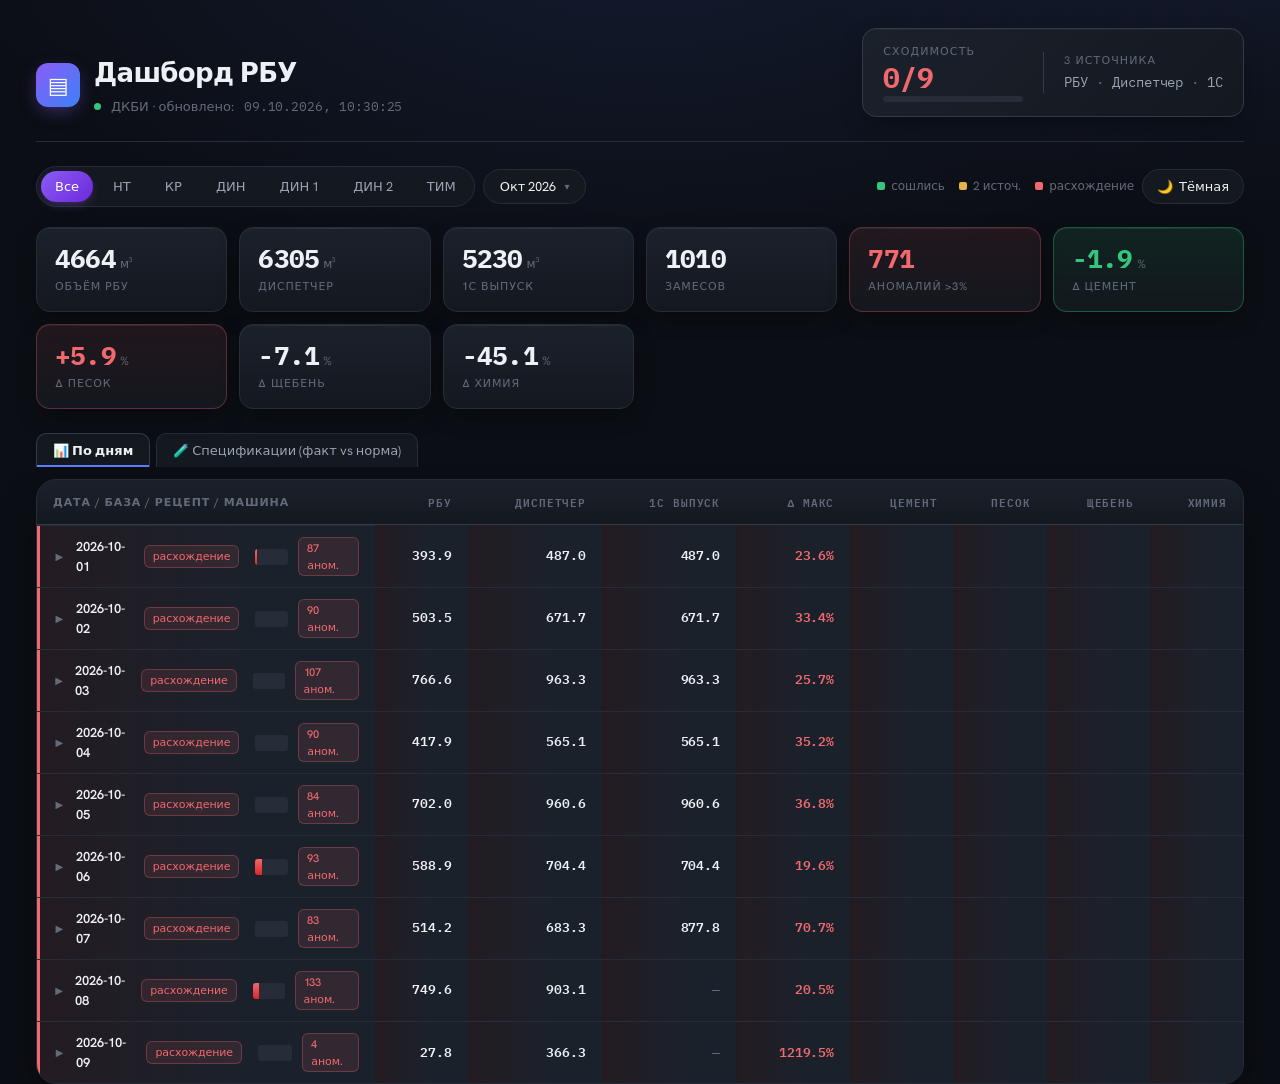
==== commit ee761768: "index: вшит dkbi-design.css (edge-nginx 185.196.118.7 отдаёт .css как text/html, стили не применялис" ====
--- a/index.html
+++ b/index.html
@@ -7,7 +7,164 @@
 <link rel="preconnect" href="https://fonts.googleapis.com">
 <link rel="preconnect" href="https://fonts.gstatic.com" crossorigin>
 <link href="https://fonts.googleapis.com/css2?family=Inter:wght@400;500;600;700;800&family=JetBrains+Mono:wght@400;500;600&display=swap" rel="stylesheet">
-<link rel="stylesheet" href="dkbi-design.css">
+<style data-inline-src="dkbi-design.css">
+/*
+ * ДКБИ — корпоративная дизайн-система «Engineered»
+ * Единая основа всех билдов ДКБИ: дашборды, PWA, отчёты, лендинги.
+ * Подключение:  <link rel="stylesheet" href="dkbi-design.css">
+ * Тема:         <html data-theme="light">  или  data-theme="dark"
+ * Ощущение: пульт точного производства — кобальт + хай-виз лайм, инженерные
+ * шрифты (Archivo / Hanken Grotesk / IBM Plex Mono), моно-табличные цифры.
+ * Версия: 2.0 · 2026
+ */
+
+/* ─── Шрифты ─────────────────────────────────────────────────────────────── */
+@import url('https://fonts.googleapis.com/css2?family=Archivo:wght@600;700&family=Hanken+Grotesk:wght@400;500;600&family=IBM+Plex+Mono:wght@500;600&display=swap');
+
+/* ─── Токены: светлая тема (публичные страницы, отчёты) ──────────────────── */
+:root,
+[data-theme="light"] {
+  /* поверхности — прохладный slate */
+  --dk-page:        #FBFCFE;
+  --dk-surface:     #FFFFFF;
+  --dk-surface-2:   #F3F5F9;
+  /* текст */
+  --dk-ink:         #0E1116;
+  --dk-ink-2:       #565E6C;
+  --dk-ink-3:       #8C95A3;
+  /* линии */
+  --dk-line:        #E6E9F0;
+  --dk-line-2:      #D5DAE3;
+  /* бренд — электрический кобальт */
+  --dk-primary:     #2B50E6;
+  --dk-primary-h:   #1F3FC4;
+  --dk-primary-tint:#EAEEFE;
+  --dk-on-primary:  #FFFFFF;
+  /* акцент — хай-виз лайм (дозированно: активное, подчёркивания, один ряд данных) */
+  --dk-accent:      #B8E62E;
+  --dk-accent-tint: #F2FADB;
+  --dk-accent-ink:  #33420A;
+  --dk-on-accent:   #1E2906;
+  /* семантика */
+  --dk-success:     #12A150;  --dk-success-tint:#E4F6EC;  --dk-success-ink:#0B6B36;
+  --dk-warning:     #D98A00;  --dk-warning-tint:#FBF0DA;  --dk-warning-ink:#8A5700;
+  --dk-danger:      #E5484D;  --dk-danger-tint: #FCEAEB;  --dk-danger-ink: #B0272C;
+  --dk-shadow:      0 1px 2px rgba(14,17,22,.04), 0 4px 16px rgba(14,17,22,.06);
+}
+
+/* ─── Токены: тёмная тема (внутренние дашборды) ──────────────────────────── */
+[data-theme="dark"] {
+  --dk-page:        #0B0E14;
+  --dk-surface:     #14181F;
+  --dk-surface-2:   #1B212B;
+  --dk-ink:         #EDF0F5;
+  --dk-ink-2:       #9AA3B2;
+  --dk-ink-3:       #626B7A;
+  --dk-line:        #262D38;
+  --dk-line-2:      #333B47;
+  --dk-primary:     #5B7CFF;
+  --dk-primary-h:   #7590FF;
+  --dk-primary-tint:#16203F;
+  --dk-on-primary:  #FFFFFF;
+  --dk-accent:      #C6F24E;
+  --dk-accent-tint: #26310C;
+  --dk-accent-ink:  #C6F24E;
+  --dk-on-accent:   #14181F;
+  --dk-success:     #35C57C;  --dk-success-tint:#123024;  --dk-success-ink:#7FE3B3;
+  --dk-warning:     #E8B24A;  --dk-warning-tint:#33290F;  --dk-warning-ink:#F0CE88;
+  --dk-danger:      #F0696E;  --dk-danger-tint: #331A1C;  --dk-danger-ink: #F5A9A9;
+  --dk-shadow:      none;
+}
+@media (prefers-color-scheme: dark) {
+  :root:not([data-theme="light"]) {
+    --dk-page:#0B0E14;--dk-surface:#14181F;--dk-surface-2:#1B212B;
+    --dk-ink:#EDF0F5;--dk-ink-2:#9AA3B2;--dk-ink-3:#626B7A;--dk-line:#262D38;--dk-line-2:#333B47;
+    --dk-primary:#5B7CFF;--dk-primary-h:#7590FF;--dk-primary-tint:#16203F;
+    --dk-accent:#C6F24E;--dk-accent-tint:#26310C;--dk-accent-ink:#C6F24E;--dk-on-accent:#14181F;
+    --dk-success:#35C57C;--dk-success-tint:#123024;--dk-success-ink:#7FE3B3;
+    --dk-warning:#E8B24A;--dk-warning-tint:#33290F;--dk-warning-ink:#F0CE88;
+    --dk-danger:#F0696E;--dk-danger-tint:#331A1C;--dk-danger-ink:#F5A9A9;--dk-shadow:none;
+  }
+}
+
+/* ─── Шкала (радиусы, отступы, типографика) ──────────────────────────────── */
+:root {
+  --dk-r:   10px;    /* контролы */
+  --dk-r-lg:16px;    /* карточки */
+  --dk-font:     'Hanken Grotesk', system-ui, -apple-system, sans-serif;
+  --dk-font-dsp: 'Archivo', 'Hanken Grotesk', sans-serif;
+  --dk-font-num: 'IBM Plex Mono', ui-monospace, 'SFMono-Regular', monospace;
+  --dk-sp-1:4px; --dk-sp-2:8px; --dk-sp-3:12px; --dk-sp-4:16px; --dk-sp-5:24px; --dk-sp-6:32px;
+}
+
+/* ─── База ───────────────────────────────────────────────────────────────── */
+.dkbi, body.dkbi {
+  font-family: var(--dk-font);
+  color: var(--dk-ink);
+  background: var(--dk-page);
+  font-size: 14px;
+  line-height: 1.55;
+  -webkit-font-smoothing: antialiased;
+}
+.dkbi h1,.dkbi h2,.dkbi h3 { font-family:var(--dk-font-dsp); font-weight:700; letter-spacing:-.02em; color:var(--dk-ink); margin:0 0 .5em; }
+.dkbi h1{font-size:30px} .dkbi h2{font-size:21px} .dkbi h3{font-size:16px}
+.dkbi a{ color:var(--dk-primary); text-decoration:none } .dkbi a:hover{ text-decoration:underline }
+.dk-num{ font-family:var(--dk-font-num); font-variant-numeric:tabular-nums; letter-spacing:-.01em }
+/* кикер — инженерная моно-метка секции */
+.dk-kicker{ font-family:var(--dk-font-num); font-size:10px; font-weight:500; text-transform:uppercase; letter-spacing:.16em; color:var(--dk-ink-3); }
+.dk-muted{ color:var(--dk-ink-2) }
+/* хай-виз подчёркивание активного */
+.dk-active{ border-bottom:2px solid var(--dk-accent); padding-bottom:2px }
+
+/* ─── Карточка ───────────────────────────────────────────────────────────── */
+.dk-card{
+  background:var(--dk-surface); border:.5px solid var(--dk-line);
+  border-radius:var(--dk-r-lg); padding:16px 18px; box-shadow:var(--dk-shadow);
+}
+
+/* ─── KPI-плитка ─────────────────────────────────────────────────────────── */
+.dk-kpi{ background:var(--dk-surface-2); border:.5px solid var(--dk-line); border-radius:var(--dk-r-lg); padding:14px 16px; }
+.dk-kpi__label{ font-family:var(--dk-font-num); font-size:10px; font-weight:500; text-transform:uppercase; letter-spacing:.14em; color:var(--dk-ink-2); margin:0 0 5px }
+.dk-kpi__value{ font-family:var(--dk-font-num); font-size:23px; font-weight:600; color:var(--dk-ink); line-height:1.05 }
+.dk-kpi__delta{ font-family:var(--dk-font-num); font-size:11px; margin-top:3px }
+.dk-kpi__delta.up{ color:var(--dk-success) } .dk-kpi__delta.down{ color:var(--dk-danger) }
+
+/* ─── Кнопки ─────────────────────────────────────────────────────────────── */
+.dk-btn{
+  font-family:var(--dk-font); font-size:13px; font-weight:600; line-height:1;
+  padding:10px 18px; border-radius:var(--dk-r); border:.5px solid transparent;
+  cursor:pointer; transition:background .12s, border-color .12s; display:inline-flex; align-items:center; gap:6px;
+}
+.dk-btn--primary{ background:var(--dk-primary); color:var(--dk-on-primary) }
+.dk-btn--primary:hover{ background:var(--dk-primary-h) }
+.dk-btn--accent{ background:var(--dk-accent); color:var(--dk-on-accent) }
+.dk-btn--soft{ background:var(--dk-primary-tint); color:var(--dk-primary) }
+.dk-btn--ghost{ background:transparent; color:var(--dk-primary); border-color:var(--dk-line-2) }
+.dk-btn--ghost:hover{ background:var(--dk-surface-2) }
+
+/* ─── Бейджи / статус-пилюли ─────────────────────────────────────────────── */
+.dk-badge{ font-size:11px; font-weight:500; padding:4px 11px; border-radius:8px; display:inline-block }
+.dk-badge--ok{ background:var(--dk-success-tint); color:var(--dk-success-ink) }
+.dk-badge--warn{ background:var(--dk-warning-tint); color:var(--dk-warning-ink) }
+.dk-badge--danger{ background:var(--dk-danger-tint); color:var(--dk-danger-ink) }
+.dk-badge--info{ background:var(--dk-primary-tint); color:var(--dk-primary) }
+
+/* ─── Поля ввода ─────────────────────────────────────────────────────────── */
+.dk-input{
+  font-family:var(--dk-font); font-size:14px; color:var(--dk-ink);
+  background:var(--dk-surface); border:.5px solid var(--dk-line-2);
+  border-radius:var(--dk-r); padding:9px 13px; height:38px; width:100%; box-sizing:border-box;
+}
+.dk-input:focus{ outline:none; border-color:var(--dk-primary); box-shadow:0 0 0 3px var(--dk-primary-tint) }
+
+/* ─── Таблица ────────────────────────────────────────────────────────────── */
+.dk-table{ width:100%; border-collapse:collapse; font-size:13px }
+.dk-table th{ font-family:var(--dk-font-num); font-size:10px; text-transform:uppercase; letter-spacing:.1em; text-align:left; font-weight:500; color:var(--dk-ink-2); padding:9px 12px; border-bottom:.5px solid var(--dk-line-2); }
+.dk-table td{ padding:10px 12px; border-bottom:.5px solid var(--dk-line); color:var(--dk-ink) }
+.dk-table tr:hover td{ background:var(--dk-surface-2) }
+.dk-table .dk-num{ text-align:right }
+
+</style>
 <style>
 /* DARK (default) — репойнт на dk-токены (dkbi-design.css) */
 :root, [data-theme="dark"] {
